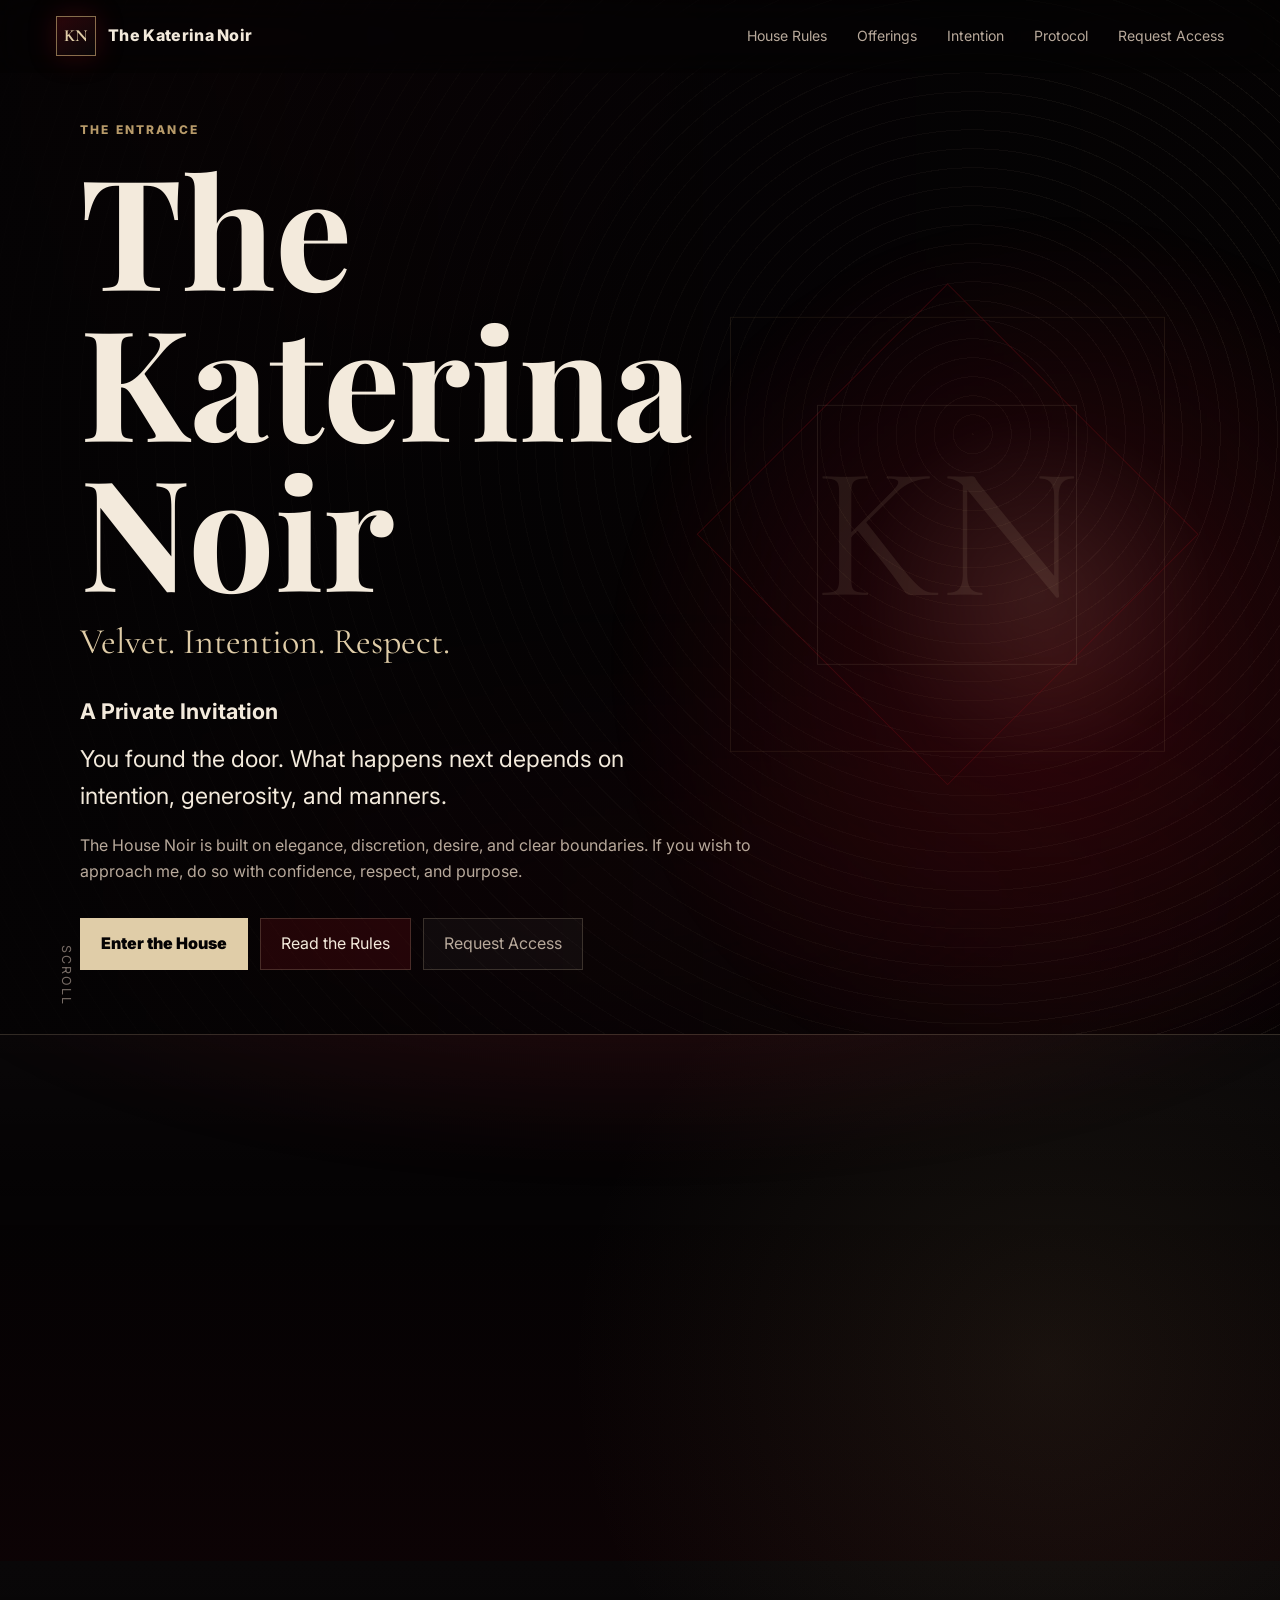
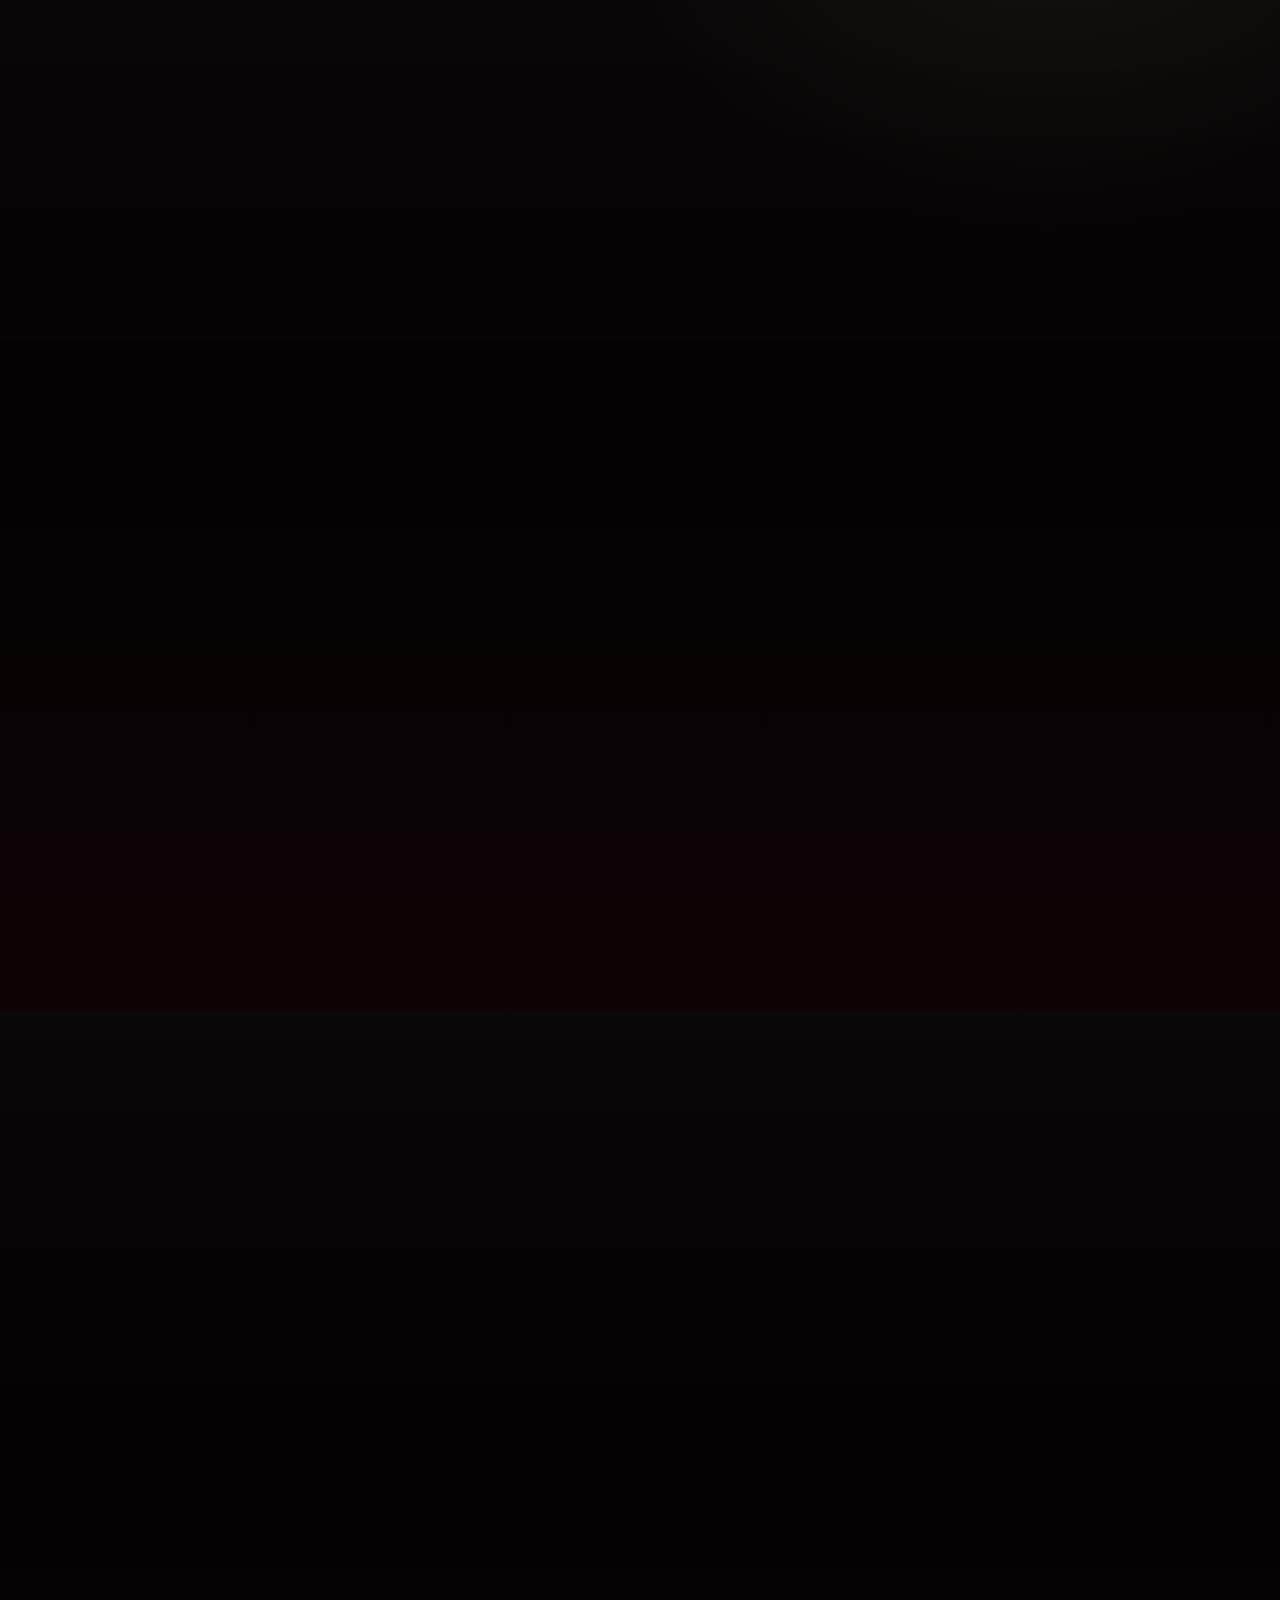
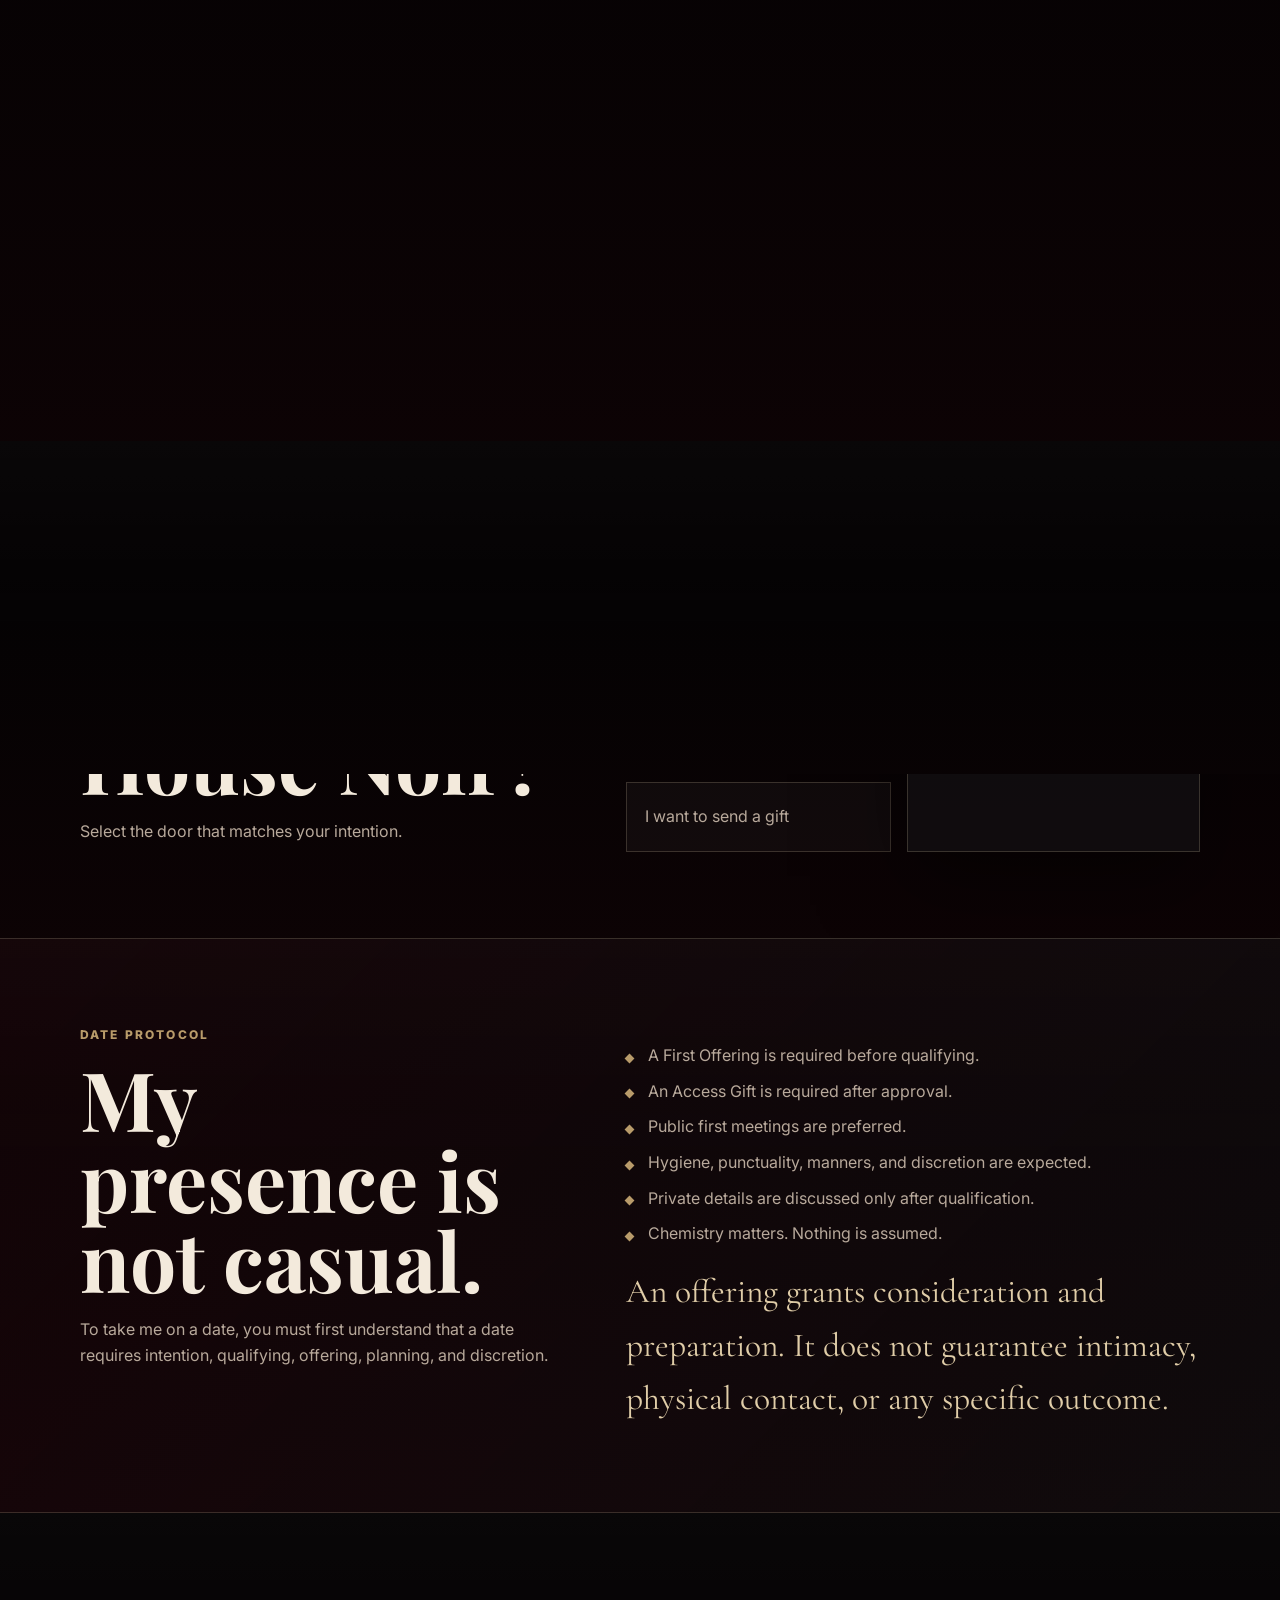
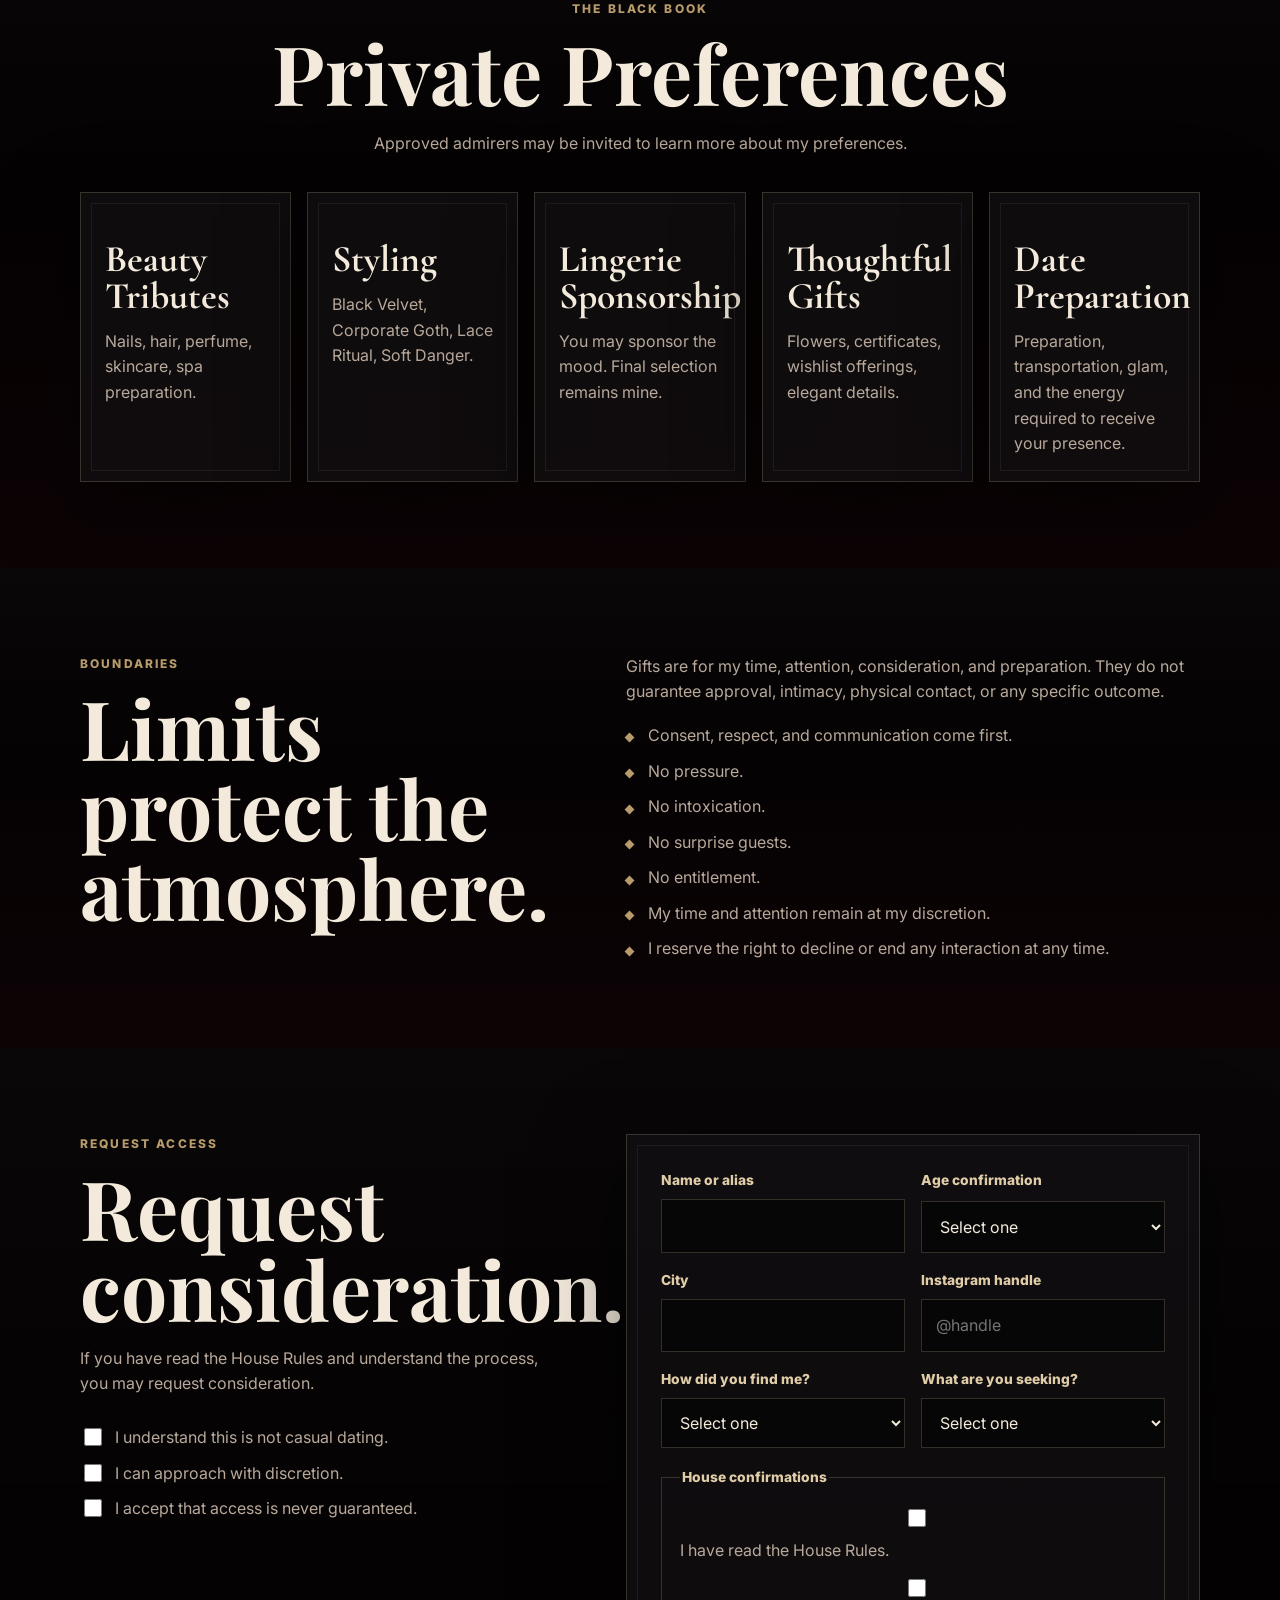
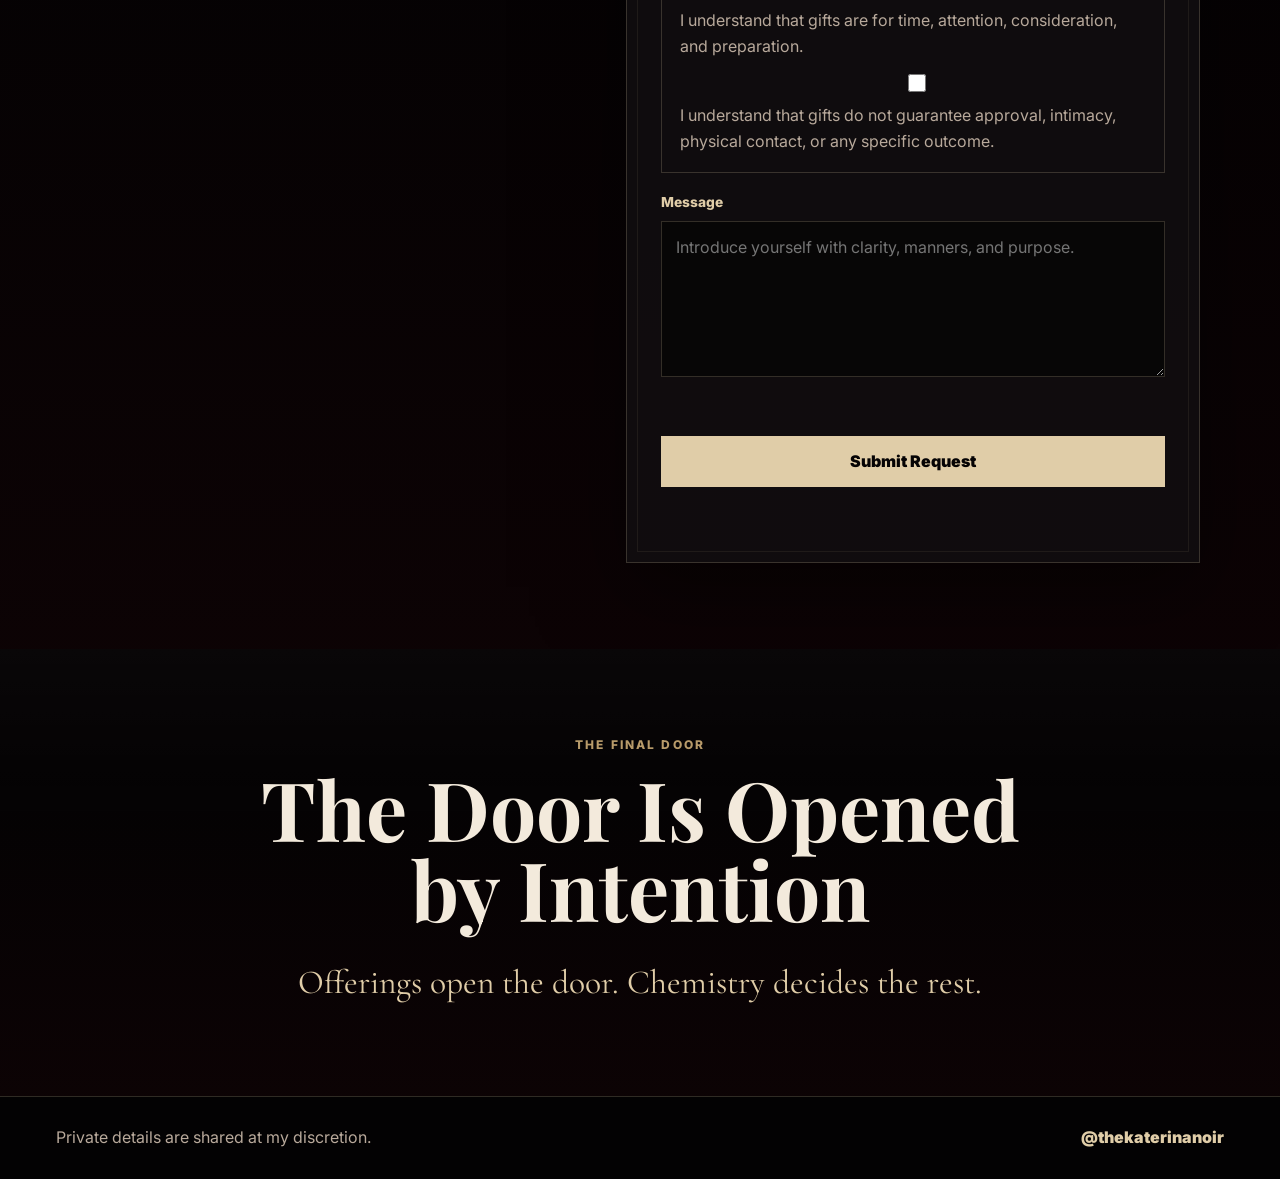
==== index.html @ 03584be2 "Add files via upload" ====
<!doctype html>
<html lang="en">
  <head>
    <meta charset="utf-8">
    <meta name="viewport" content="width=device-width, initial-scale=1">
    <meta name="description" content="The Katerina Noir: a private access portal for House Rules, offerings, date protocol, boundaries, and request consideration.">
    <title>The Katerina Noir | A Private Invitation</title>
    <link rel="icon" href="assets/favicon.svg" type="image/svg+xml">
    <link rel="preconnect" href="https://fonts.googleapis.com">
    <link rel="preconnect" href="https://fonts.gstatic.com" crossorigin>
    <link href="https://fonts.googleapis.com/css2?family=Cormorant+Garamond:wght@500;600;700&family=Inter:wght@400;500;600;700&family=Playfair+Display:wght@600;700;800&display=swap" rel="stylesheet">
    <link rel="stylesheet" href="styles.css">
  </head>
  <body>
    <div class="ambient" aria-hidden="true"></div>

    <header class="site-header" data-header>
      <a class="brand" href="#entrance" aria-label="The Katerina Noir">
        <span class="brand-mark">KN</span>
        <span>The Katerina Noir</span>
      </a>

      <button class="nav-toggle" type="button" aria-label="Open navigation" aria-expanded="false" data-nav-toggle>
        <span></span>
        <span></span>
      </button>

      <nav class="site-nav" data-nav aria-label="Primary navigation">
        <a href="#rules">House Rules</a>
        <a href="#offering">Offerings</a>
        <a href="#intention">Intention</a>
        <a href="#protocol">Protocol</a>
        <a href="#access">Request Access</a>
      </nav>
    </header>

    <main>
      <section class="hero room" id="entrance" aria-labelledby="hero-title">
        <div class="hero-ornament" aria-hidden="true">
          <span class="monogram">KN</span>
        </div>
        <div class="hero-content reveal">
          <p class="eyebrow">The Entrance</p>
          <h1 id="hero-title">The Katerina Noir</h1>
          <p class="tagline">Velvet. Intention. Respect.</p>
          <p class="hero-subtitle">A Private Invitation</p>
          <p class="hero-copy">You found the door. What happens next depends on intention, generosity, and manners.</p>
          <p class="hero-note">The House Noir is built on elegance, discretion, desire, and clear boundaries. If you wish to approach me, do so with confidence, respect, and purpose.</p>
          <div class="hero-actions">
            <a class="button button-primary" href="#found">Enter the House</a>
            <a class="button button-secondary" href="#rules">Read the Rules</a>
            <a class="button button-quiet" href="#access">Request Access</a>
          </div>
        </div>
        <div class="scroll-cue" aria-hidden="true">Scroll</div>
      </section>

      <section class="room found" id="found" aria-labelledby="found-title">
        <div class="room-shell two-column">
          <div class="section-title reveal">
            <p class="eyebrow">For Those Who Found Me</p>
            <h2 id="found-title">This is your first glimpse into my world.</h2>
          </div>
          <div class="copy-block reveal">
            <p>If you arrived here from Tinder or Instagram, consider this your first glimpse into my world. I am not here for casual dating, empty attention, or endless conversation. My time is intentional, and access begins with respect.</p>
            <p class="statement">Curiosity is welcome. Entitlement is not.</p>
          </div>
        </div>
      </section>

      <section class="room rules" id="rules" aria-labelledby="rules-title">
        <div class="room-shell">
          <div class="section-title centered reveal">
            <p class="eyebrow">House Rules</p>
            <h2 id="rules-title">Before requesting my attention, understand the rules of the House.</h2>
          </div>

          <div class="accordion rule-accordion reveal" data-accordion>
            <article class="accordion-item is-open">
              <button type="button" aria-expanded="true">
                <span>Rule I</span>
                Approach with Intention
              </button>
              <div class="accordion-panel">
                <p>Introduce yourself with confidence, clarity, and respect. Empty messages and vague requests are ignored.</p>
              </div>
            </article>
            <article class="accordion-item">
              <button type="button" aria-expanded="false">
                <span>Rule II</span>
                Offerings Open the Door
              </button>
              <div class="accordion-panel">
                <p>Thoughtful offerings are how you court my attention. A first offering is required before the qualifying process begins.</p>
              </div>
            </article>
            <article class="accordion-item">
              <button type="button" aria-expanded="false">
                <span>Rule III</span>
                Nothing Is Assumed
              </button>
              <div class="accordion-panel">
                <p>Gifts do not guarantee approval, intimacy, physical contact, or any specific outcome.</p>
              </div>
            </article>
            <article class="accordion-item">
              <button type="button" aria-expanded="false">
                <span>Rule IV</span>
                Discretion Matters
              </button>
              <div class="accordion-panel">
                <p>Privacy, manners, and emotional intelligence are expected.</p>
              </div>
            </article>
            <article class="accordion-item">
              <button type="button" aria-expanded="false">
                <span>Rule V</span>
                Respect Keeps the Door Open
              </button>
              <div class="accordion-panel">
                <p>I reserve the right to decline, pause, or end any interaction at any time.</p>
              </div>
            </article>
          </div>
        </div>
      </section>

      <section class="room offering" id="offering" aria-labelledby="offering-title">
        <div class="room-shell">
          <div class="section-title split reveal">
            <div>
              <p class="eyebrow">The Offering System</p>
              <h2 id="offering-title">Access unfolds in stages.</h2>
            </div>
            <p>Each offering reflects seriousness, respect, and intention. Offerings grant consideration and preparation; they do not create entitlement.</p>
          </div>

          <div class="card-grid three">
            <article class="ritual-card reveal">
              <span class="card-number">01</span>
              <h3>First Offering</h3>
              <p>A gift for my attention is required before the qualifying process begins. It reflects seriousness and respect for my time. It does not guarantee approval.</p>
            </article>
            <article class="ritual-card reveal">
              <span class="card-number">02</span>
              <h3>Access Gift</h3>
              <p>Once approved, a second gift is required to continue into planning. Approval does not create entitlement. It simply allows the conversation to move forward.</p>
            </article>
            <article class="ritual-card reveal">
              <span class="card-number">03</span>
              <h3>Sponsorships &amp; Extras</h3>
              <p>Special requests are considered separately. These may include styling, lingerie sponsorship, beauty tribute, date preparation, or priority attention.</p>
              <ul class="gold-list">
                <li>Choose my look</li>
                <li>Lingerie sponsorship</li>
                <li>Beauty tribute</li>
                <li>Date preparation</li>
                <li>Priority attention</li>
              </ul>
            </article>
          </div>
        </div>
      </section>

      <section class="room intention" id="intention" aria-labelledby="intention-title">
        <div class="room-shell intention-layout">
          <div class="section-title reveal">
            <p class="eyebrow">Choose Your Intention</p>
            <h2 id="intention-title">What brings you to the House Noir?</h2>
            <p>Select the door that matches your intention.</p>
          </div>
          <div class="intention-panel reveal">
            <div class="intention-options" role="list" aria-label="Intention choices">
              <button class="intention-button is-active" type="button" data-intention="attention">I want to court your attention</button>
              <button class="intention-button" type="button" data-intention="date">I want to request a private date</button>
              <button class="intention-button" type="button" data-intention="look">I want to sponsor your look</button>
              <button class="intention-button" type="button" data-intention="gift">I want to send a gift</button>
            </div>
            <div class="intention-result" data-intention-result aria-live="polite">
              <p class="eyebrow">The Proper Door</p>
              <h3>Begin with a First Offering.</h3>
              <p>Show intention before requesting time.</p>
            </div>
          </div>
        </div>
      </section>

      <section class="room protocol" id="protocol" aria-labelledby="protocol-title">
        <div class="room-shell two-column">
          <div class="section-title reveal">
            <p class="eyebrow">Date Protocol</p>
            <h2 id="protocol-title">My presence is not casual.</h2>
            <p>To take me on a date, you must first understand that a date requires intention, qualifying, offering, planning, and discretion.</p>
          </div>
          <div class="protocol-list reveal">
            <ul>
              <li>A First Offering is required before qualifying.</li>
              <li>An Access Gift is required after approval.</li>
              <li>Public first meetings are preferred.</li>
              <li>Hygiene, punctuality, manners, and discretion are expected.</li>
              <li>Private details are discussed only after qualification.</li>
              <li>Chemistry matters. Nothing is assumed.</li>
            </ul>
            <p class="important">An offering grants consideration and preparation. It does not guarantee intimacy, physical contact, or any specific outcome.</p>
          </div>
        </div>
      </section>

      <section class="room black-book" id="black-book" aria-labelledby="black-book-title">
        <div class="room-shell">
          <div class="section-title centered reveal">
            <p class="eyebrow">The Black Book</p>
            <h2 id="black-book-title">Private Preferences</h2>
            <p>Approved admirers may be invited to learn more about my preferences.</p>
          </div>

          <div class="card-grid five">
            <article class="preference-card reveal">
              <h3>Beauty Tributes</h3>
              <p>Nails, hair, perfume, skincare, spa preparation.</p>
            </article>
            <article class="preference-card reveal">
              <h3>Styling</h3>
              <p>Black Velvet, Corporate Goth, Lace Ritual, Soft Danger.</p>
            </article>
            <article class="preference-card reveal">
              <h3>Lingerie Sponsorship</h3>
              <p>You may sponsor the mood. Final selection remains mine.</p>
            </article>
            <article class="preference-card reveal">
              <h3>Thoughtful Gifts</h3>
              <p>Flowers, certificates, wishlist offerings, elegant details.</p>
            </article>
            <article class="preference-card reveal">
              <h3>Date Preparation</h3>
              <p>Preparation, transportation, glam, and the energy required to receive your presence.</p>
            </article>
          </div>
        </div>
      </section>

      <section class="room boundaries" id="boundaries" aria-labelledby="boundaries-title">
        <div class="room-shell two-column">
          <div class="section-title reveal">
            <p class="eyebrow">Boundaries</p>
            <h2 id="boundaries-title">Limits protect the atmosphere.</h2>
          </div>
          <div class="copy-block reveal">
            <p>Gifts are for my time, attention, consideration, and preparation. They do not guarantee approval, intimacy, physical contact, or any specific outcome.</p>
            <ul class="boundary-list">
              <li>Consent, respect, and communication come first.</li>
              <li>No pressure.</li>
              <li>No intoxication.</li>
              <li>No surprise guests.</li>
              <li>No entitlement.</li>
              <li>My time and attention remain at my discretion.</li>
              <li>I reserve the right to decline or end any interaction at any time.</li>
            </ul>
          </div>
        </div>
      </section>

      <section class="room access" id="access" aria-labelledby="access-title">
        <div class="room-shell access-layout">
          <div class="section-title reveal">
            <p class="eyebrow">Request Access</p>
            <h2 id="access-title">Request consideration.</h2>
            <p>If you have read the House Rules and understand the process, you may request consideration.</p>
            <div class="mini-checklist" data-mini-checklist>
              <label><input type="checkbox"> I understand this is not casual dating.</label>
              <label><input type="checkbox"> I can approach with discretion.</label>
              <label><input type="checkbox"> I accept that access is never guaranteed.</label>
            </div>
          </div>

          <form class="access-form reveal" data-access-form novalidate>
            <div class="form-grid">
              <label>
                <span>Name or alias</span>
                <input type="text" name="name" autocomplete="name" required>
              </label>
              <label>
                <span>Age confirmation</span>
                <select name="age" required>
                  <option value="">Select one</option>
                  <option value="confirmed">I confirm I am 18+</option>
                </select>
              </label>
              <label>
                <span>City</span>
                <input type="text" name="city" required>
              </label>
              <label>
                <span>Instagram handle</span>
                <input type="text" name="instagram" placeholder="@handle" required>
              </label>
              <label>
                <span>How did you find me?</span>
                <select name="source" required>
                  <option value="">Select one</option>
                  <option>Tinder</option>
                  <option>Instagram</option>
                  <option>Referral</option>
                  <option>Other</option>
                </select>
              </label>
              <label>
                <span>What are you seeking?</span>
                <select name="seeking" required>
                  <option value="">Select one</option>
                  <option>To court your attention</option>
                  <option>To request a private date</option>
                  <option>To sponsor your look</option>
                  <option>To send a thoughtful gift</option>
                </select>
              </label>
            </div>

            <fieldset class="agreement-group">
              <legend>House confirmations</legend>
              <label><input type="checkbox" name="readRules" required> I have read the House Rules.</label>
              <label><input type="checkbox" name="giftPurpose" required> I understand that gifts are for time, attention, consideration, and preparation.</label>
              <label><input type="checkbox" name="noGuarantee" required> I understand that gifts do not guarantee approval, intimacy, physical contact, or any specific outcome.</label>
            </fieldset>

            <label>
              <span>Message</span>
              <textarea name="message" rows="5" required placeholder="Introduce yourself with clarity, manners, and purpose."></textarea>
            </label>

            <p class="form-error" data-form-error role="alert"></p>
            <button class="button button-primary" type="submit">Submit Request</button>
            <p class="form-success" data-form-success aria-live="polite"></p>

            <!-- Future form connection options:
              - Formspree: set method="POST" and action="https://formspree.io/f/YOUR_ID"
              - Tally: embed the Tally form or redirect this submit handler to your Tally link
              - Google Forms: map fields into a prefilled Google Form URL
              - Netlify Forms: add data-netlify="true" and deploy on Netlify
              - Custom backend: replace the JavaScript success state with a fetch() POST request
            -->
          </form>
        </div>
      </section>

      <section class="room closing" aria-labelledby="closing-title">
        <div class="room-shell closing-inner reveal">
          <p class="eyebrow">The Final Door</p>
          <h2 id="closing-title">The Door Is Opened by Intention</h2>
          <blockquote>Offerings open the door. Chemistry decides the rest.</blockquote>
        </div>
      </section>
    </main>

    <footer class="site-footer">
      <p>Private details are shared at my discretion.</p>
      <a href="https://www.instagram.com/thekaterinanoir" target="_blank" rel="noreferrer">@thekaterinanoir</a>
    </footer>

    <script src="script.js"></script>
  </body>
</html>
---- styles.css ----
:root {
  --black: #050304;
  --charcoal: #121012;
  --wine: #3b0710;
  --crimson: #8b0f1a;
  --deep-red: #5a0812;
  --gold: #b89b6a;
  --soft-gold: #e0cda8;
  --ivory: #f3eadc;
  --muted: #b8a99b;
  --ash: #766b65;
  --line: rgba(224, 205, 168, 0.2);
  --panel: rgba(18, 16, 18, 0.78);
  --panel-strong: rgba(34, 12, 16, 0.74);
  --shadow: 0 24px 80px rgba(0, 0, 0, 0.5);
  --serif: "Playfair Display", Georgia, serif;
  --ornate: "Cormorant Garamond", Georgia, serif;
  --sans: Inter, system-ui, sans-serif;
}

* {
  box-sizing: border-box;
}

html {
  scroll-behavior: smooth;
}

body {
  margin: 0;
  background:
    radial-gradient(circle at 18% 0%, rgba(139, 15, 26, 0.22), transparent 32rem),
    radial-gradient(circle at 82% 18%, rgba(184, 155, 106, 0.1), transparent 30rem),
    var(--black);
  color: var(--ivory);
  font-family: var(--sans);
  line-height: 1.6;
}

body::before {
  content: "";
  position: fixed;
  inset: 0;
  z-index: -2;
  opacity: 0.18;
  background-image:
    repeating-linear-gradient(45deg, transparent 0 18px, rgba(224, 205, 168, 0.04) 18px 19px),
    radial-gradient(circle at center, rgba(255, 255, 255, 0.04) 1px, transparent 1.4px);
  background-size: 42px 42px, 22px 22px;
  pointer-events: none;
}

body.nav-open {
  overflow: hidden;
}

a {
  color: inherit;
  text-decoration: none;
}

button,
input,
select,
textarea {
  font: inherit;
}

.ambient {
  position: fixed;
  inset: auto -20% -35% -20%;
  z-index: -1;
  height: 70vh;
  background: radial-gradient(ellipse at center, rgba(139, 15, 26, 0.26), transparent 60%);
  filter: blur(22px);
  pointer-events: none;
}

.site-header {
  position: fixed;
  inset: 0 0 auto;
  z-index: 20;
  display: flex;
  align-items: center;
  justify-content: space-between;
  gap: 18px;
  padding: 16px clamp(18px, 5vw, 56px);
  background: rgba(5, 3, 4, 0.34);
  border-bottom: 1px solid transparent;
  backdrop-filter: blur(16px);
  transition: background 180ms ease, border-color 180ms ease;
}

.site-header.is-scrolled {
  background: rgba(5, 3, 4, 0.9);
  border-color: var(--line);
}

.brand {
  display: inline-flex;
  align-items: center;
  gap: 12px;
  font-weight: 800;
  letter-spacing: 0.02em;
}

.brand-mark {
  display: grid;
  width: 40px;
  height: 40px;
  place-items: center;
  border: 1px solid rgba(184, 155, 106, 0.7);
  color: var(--soft-gold);
  font-family: var(--ornate);
  font-size: 17px;
  background: linear-gradient(145deg, rgba(139, 15, 26, 0.28), rgba(255, 255, 255, 0.02));
  box-shadow: 0 0 28px rgba(139, 15, 26, 0.32);
}

.site-nav {
  display: flex;
  align-items: center;
  gap: clamp(14px, 3vw, 30px);
  color: var(--muted);
  font-size: 0.88rem;
}

.site-nav a {
  transition: color 160ms ease;
}

.site-nav a:hover,
.site-nav a:focus-visible {
  color: var(--soft-gold);
}

.nav-toggle {
  display: none;
  width: 42px;
  height: 42px;
  border: 1px solid var(--line);
  background: rgba(255, 255, 255, 0.04);
  color: var(--ivory);
  cursor: pointer;
}

.nav-toggle span {
  display: block;
  width: 18px;
  height: 1px;
  margin: 6px auto;
  background: currentColor;
}

.room {
  position: relative;
  padding: 86px 0;
  overflow: hidden;
}

.room:not(.hero)::before {
  content: "";
  position: absolute;
  inset: 0;
  z-index: -1;
  background: linear-gradient(180deg, rgba(255, 255, 255, 0.018), transparent 34%, rgba(139, 15, 26, 0.06));
  pointer-events: none;
}

.room-shell {
  width: min(1120px, calc(100% - 36px));
  margin: 0 auto;
}

.hero {
  min-height: 100vh;
  display: grid;
  align-items: center;
  padding: 120px 0 64px;
  border-bottom: 1px solid var(--line);
}

.hero::before {
  content: "";
  position: absolute;
  inset: 8% -20% -20% 45%;
  background:
    radial-gradient(circle at 48% 44%, rgba(224, 205, 168, 0.1), transparent 11rem),
    radial-gradient(circle at 50% 50%, rgba(139, 15, 26, 0.32), transparent 28rem);
  filter: blur(2px);
}

.hero::after {
  content: "";
  position: absolute;
  inset: 0;
  background:
    linear-gradient(90deg, rgba(5, 3, 4, 0.96) 0%, rgba(5, 3, 4, 0.78) 50%, rgba(5, 3, 4, 0.52) 100%),
    repeating-radial-gradient(circle at 76% 42%, rgba(224, 205, 168, 0.12) 0 1px, transparent 1px 19px);
  z-index: -1;
}

.hero-content {
  width: min(1120px, calc(100% - 36px));
  margin: 0 auto;
}

.hero-ornament {
  position: absolute;
  right: clamp(18px, 9vw, 128px);
  top: 50%;
  width: clamp(220px, 34vw, 470px);
  aspect-ratio: 1;
  transform: translateY(-46%);
  border: 1px solid rgba(184, 155, 106, 0.22);
  display: grid;
  place-items: center;
  opacity: 0.55;
}

.hero-ornament::before,
.hero-ornament::after {
  content: "";
  position: absolute;
  inset: 9%;
  border: 1px solid rgba(139, 15, 26, 0.55);
  transform: rotate(45deg);
}

.hero-ornament::after {
  inset: 20%;
  border-color: rgba(224, 205, 168, 0.2);
  transform: rotate(0deg);
}

.monogram {
  color: rgba(224, 205, 168, 0.18);
  font-family: var(--ornate);
  font-size: clamp(80px, 15vw, 190px);
}

.eyebrow {
  margin: 0 0 14px;
  color: var(--gold);
  font-size: 0.75rem;
  font-weight: 800;
  letter-spacing: 0.18em;
  text-transform: uppercase;
}

h1,
h2,
h3 {
  margin: 0;
  color: var(--ivory);
  line-height: 0.98;
}

h1,
h2 {
  font-family: var(--serif);
}

h3 {
  font-family: var(--ornate);
  font-size: clamp(1.8rem, 3vw, 2.35rem);
}

h1 {
  max-width: 780px;
  font-size: clamp(4rem, 12vw, 9.8rem);
}

h2 {
  font-size: clamp(2.5rem, 6.4vw, 5.7rem);
}

p {
  margin: 0;
  color: var(--muted);
}

.tagline {
  margin-top: 8px;
  color: var(--soft-gold);
  font-family: var(--ornate);
  font-size: clamp(1.45rem, 3vw, 2.25rem);
}

.hero-subtitle {
  margin-top: 24px;
  color: var(--ivory);
  font-size: clamp(1.1rem, 2vw, 1.35rem);
  font-weight: 700;
}

.hero-copy {
  max-width: 620px;
  margin-top: 12px;
  color: var(--ivory);
  font-size: clamp(1.1rem, 2.2vw, 1.45rem);
}

.hero-note {
  max-width: 680px;
  margin-top: 18px;
}

.hero-actions {
  display: flex;
  flex-wrap: wrap;
  gap: 12px;
  margin-top: 34px;
}

.button {
  display: inline-flex;
  min-height: 50px;
  align-items: center;
  justify-content: center;
  border: 1px solid var(--line);
  padding: 12px 20px;
  cursor: pointer;
  transition: transform 180ms ease, border-color 180ms ease, background 180ms ease, color 180ms ease;
}

.button:hover,
.button:focus-visible {
  transform: translateY(-2px);
  border-color: rgba(224, 205, 168, 0.72);
}

.button-primary {
  background: var(--soft-gold);
  color: var(--black);
  border-color: var(--soft-gold);
  font-weight: 900;
}

.button-secondary {
  background: rgba(139, 15, 26, 0.22);
  color: var(--ivory);
}

.button-quiet {
  background: rgba(255, 255, 255, 0.035);
  color: var(--muted);
}

.scroll-cue {
  position: absolute;
  left: clamp(18px, 5vw, 56px);
  bottom: 28px;
  color: var(--ash);
  font-size: 0.78rem;
  letter-spacing: 0.16em;
  text-transform: uppercase;
  writing-mode: vertical-rl;
}

.two-column,
.section-title.split,
.access-layout,
.intention-layout {
  display: grid;
  grid-template-columns: minmax(0, 0.9fr) minmax(280px, 1.1fr);
  gap: clamp(30px, 6vw, 76px);
  align-items: start;
}

.section-title {
  max-width: 780px;
}

.section-title.centered {
  margin: 0 auto 36px;
  text-align: center;
}

.section-title p:not(.eyebrow),
.copy-block p + p,
.protocol-list .important {
  margin-top: 18px;
}

.statement,
.important,
blockquote {
  color: var(--soft-gold);
  font-family: var(--ornate);
  font-size: clamp(1.45rem, 3vw, 2.1rem);
}

.accordion {
  display: grid;
  gap: 12px;
}

.accordion-item {
  border: 1px solid var(--line);
  background: linear-gradient(135deg, rgba(59, 7, 16, 0.34), rgba(18, 16, 18, 0.78));
  box-shadow: var(--shadow);
}

.accordion-item button {
  width: 100%;
  min-height: 76px;
  display: flex;
  justify-content: space-between;
  gap: 18px;
  padding: 22px;
  border: 0;
  background: transparent;
  color: var(--ivory);
  text-align: left;
  cursor: pointer;
  font-weight: 800;
}

.accordion-item button::after {
  content: "+";
  color: var(--gold);
  font-size: 1.4rem;
  line-height: 1;
}

.accordion-item.is-open button::after {
  content: "-";
}

.accordion-item button span {
  color: var(--gold);
  min-width: 72px;
}

.accordion-panel {
  display: grid;
  grid-template-rows: 0fr;
  transition: grid-template-rows 220ms ease;
}

.accordion-panel p {
  overflow: hidden;
  padding: 0 22px;
}

.accordion-item.is-open .accordion-panel {
  grid-template-rows: 1fr;
}

.accordion-item.is-open .accordion-panel p {
  padding-bottom: 22px;
}

.card-grid {
  display: grid;
  gap: 16px;
}

.card-grid.three {
  grid-template-columns: repeat(3, 1fr);
}

.card-grid.five {
  grid-template-columns: repeat(5, 1fr);
}

.ritual-card,
.preference-card,
.intention-result,
.access-form {
  position: relative;
  border: 1px solid var(--line);
  background: var(--panel);
  box-shadow: var(--shadow);
}

.ritual-card,
.preference-card {
  min-height: 310px;
  padding: 24px;
  overflow: hidden;
}

.ritual-card::before,
.preference-card::before,
.access-form::before {
  content: "";
  position: absolute;
  inset: 10px;
  border: 1px solid rgba(224, 205, 168, 0.08);
  pointer-events: none;
}

.ritual-card:hover,
.preference-card:hover {
  border-color: rgba(184, 155, 106, 0.62);
  transform: translateY(-4px);
}

.ritual-card,
.preference-card {
  transition: transform 180ms ease, border-color 180ms ease;
}

.card-number {
  color: var(--gold);
  font-weight: 900;
}

.ritual-card h3,
.preference-card h3 {
  margin: 54px 0 14px;
}

.gold-list,
.protocol-list ul,
.boundary-list {
  margin: 18px 0 0;
  padding: 0;
  list-style: none;
}

.gold-list li,
.protocol-list li,
.boundary-list li {
  position: relative;
  padding-left: 22px;
  margin-top: 10px;
  color: var(--muted);
}

.gold-list li::before,
.protocol-list li::before,
.boundary-list li::before {
  content: "";
  position: absolute;
  left: 0;
  top: 0.72em;
  width: 7px;
  height: 7px;
  background: var(--gold);
  transform: rotate(45deg);
}

.intention-panel {
  display: grid;
  grid-template-columns: 0.95fr 1.05fr;
  gap: 16px;
}

.intention-options {
  display: grid;
  gap: 10px;
}

.intention-button {
  min-height: 70px;
  padding: 16px 18px;
  border: 1px solid var(--line);
  background: rgba(255, 255, 255, 0.035);
  color: var(--muted);
  text-align: left;
  cursor: pointer;
  transition: background 180ms ease, color 180ms ease, border-color 180ms ease;
}

.intention-button:hover,
.intention-button.is-active {
  color: var(--ivory);
  border-color: rgba(184, 155, 106, 0.64);
  background: rgba(139, 15, 26, 0.24);
}

.intention-result {
  min-height: 310px;
  display: grid;
  align-content: center;
  padding: 30px;
}

.intention-result p:last-child {
  margin-top: 12px;
}

.protocol {
  border-block: 1px solid var(--line);
  background: linear-gradient(135deg, rgba(59, 7, 16, 0.26), rgba(18, 16, 18, 0.62));
}

.preference-card {
  min-height: 260px;
}

.preference-card h3 {
  margin-top: 24px;
}

.mini-checklist {
  display: grid;
  gap: 10px;
  margin-top: 28px;
}

.mini-checklist label,
.agreement-group label {
  display: flex;
  gap: 10px;
  color: var(--muted);
}

.mini-checklist input,
.agreement-group input {
  width: 18px;
  height: 18px;
  margin-top: 3px;
  accent-color: var(--gold);
}

.access-form {
  display: grid;
  gap: 18px;
  padding: clamp(22px, 4vw, 34px);
}

.form-grid {
  display: grid;
  grid-template-columns: 1fr 1fr;
  gap: 16px;
}

.access-form label {
  display: grid;
  gap: 8px;
}

.access-form span,
.agreement-group legend {
  color: var(--soft-gold);
  font-size: 0.86rem;
  font-weight: 800;
}

.access-form input,
.access-form select,
.access-form textarea {
  width: 100%;
  border: 1px solid var(--line);
  background: rgba(5, 3, 4, 0.68);
  color: var(--ivory);
  padding: 13px 14px;
  outline: none;
  transition: border-color 160ms ease, box-shadow 160ms ease;
}

.access-form input:focus,
.access-form select:focus,
.access-form textarea:focus {
  border-color: rgba(224, 205, 168, 0.74);
  box-shadow: 0 0 0 3px rgba(184, 155, 106, 0.12);
}

.access-form textarea {
  resize: vertical;
}

.agreement-group {
  display: grid;
  gap: 12px;
  margin: 0;
  padding: 18px;
  border: 1px solid var(--line);
}

.form-error {
  color: #ffb5bd;
  min-height: 1.4em;
}

.form-success {
  min-height: 1.4em;
  color: var(--soft-gold);
  font-weight: 800;
}

.closing {
  min-height: 48vh;
  display: grid;
  align-items: center;
  text-align: center;
}

.closing-inner {
  max-width: 820px;
}

blockquote {
  margin: 28px 0 0;
}

.site-footer {
  display: flex;
  flex-wrap: wrap;
  justify-content: space-between;
  gap: 18px;
  padding: 28px clamp(18px, 5vw, 56px);
  border-top: 1px solid var(--line);
  background: #030203;
}

.site-footer a {
  color: var(--soft-gold);
  font-weight: 900;
}

.reveal {
  opacity: 0;
  transform: translateY(22px);
  transition: opacity 600ms ease, transform 600ms ease;
}

.reveal.is-visible {
  opacity: 1;
  transform: translateY(0);
}

@media (max-width: 1020px) {
  .card-grid.five {
    grid-template-columns: repeat(2, 1fr);
  }

  .card-grid.three {
    grid-template-columns: 1fr;
  }

  .ritual-card {
    min-height: 250px;
  }
}

@media (max-width: 860px) {
  .nav-toggle {
    display: block;
  }

  .site-nav {
    position: fixed;
    inset: 73px 0 auto;
    display: none;
    grid-template-columns: 1fr;
    padding: 18px;
    background: rgba(5, 3, 4, 0.96);
    border-bottom: 1px solid var(--line);
  }

  body.nav-open .site-nav {
    display: grid;
  }

  .two-column,
  .section-title.split,
  .access-layout,
  .intention-layout,
  .intention-panel {
    grid-template-columns: 1fr;
  }

  .hero-ornament {
    right: -72px;
    opacity: 0.28;
  }

  .form-grid {
    grid-template-columns: 1fr;
  }
}

@media (max-width: 620px) {
  .site-header {
    padding: 14px 18px;
  }

  .brand span:last-child {
    max-width: 150px;
    line-height: 1.1;
  }

  .room {
    padding: 68px 0;
  }

  .hero {
    padding-top: 110px;
  }

  .hero-actions .button {
    width: 100%;
  }

  .card-grid.five {
    grid-template-columns: 1fr;
  }

  .accordion-item button {
    display: grid;
    grid-template-columns: 1fr auto;
  }
}
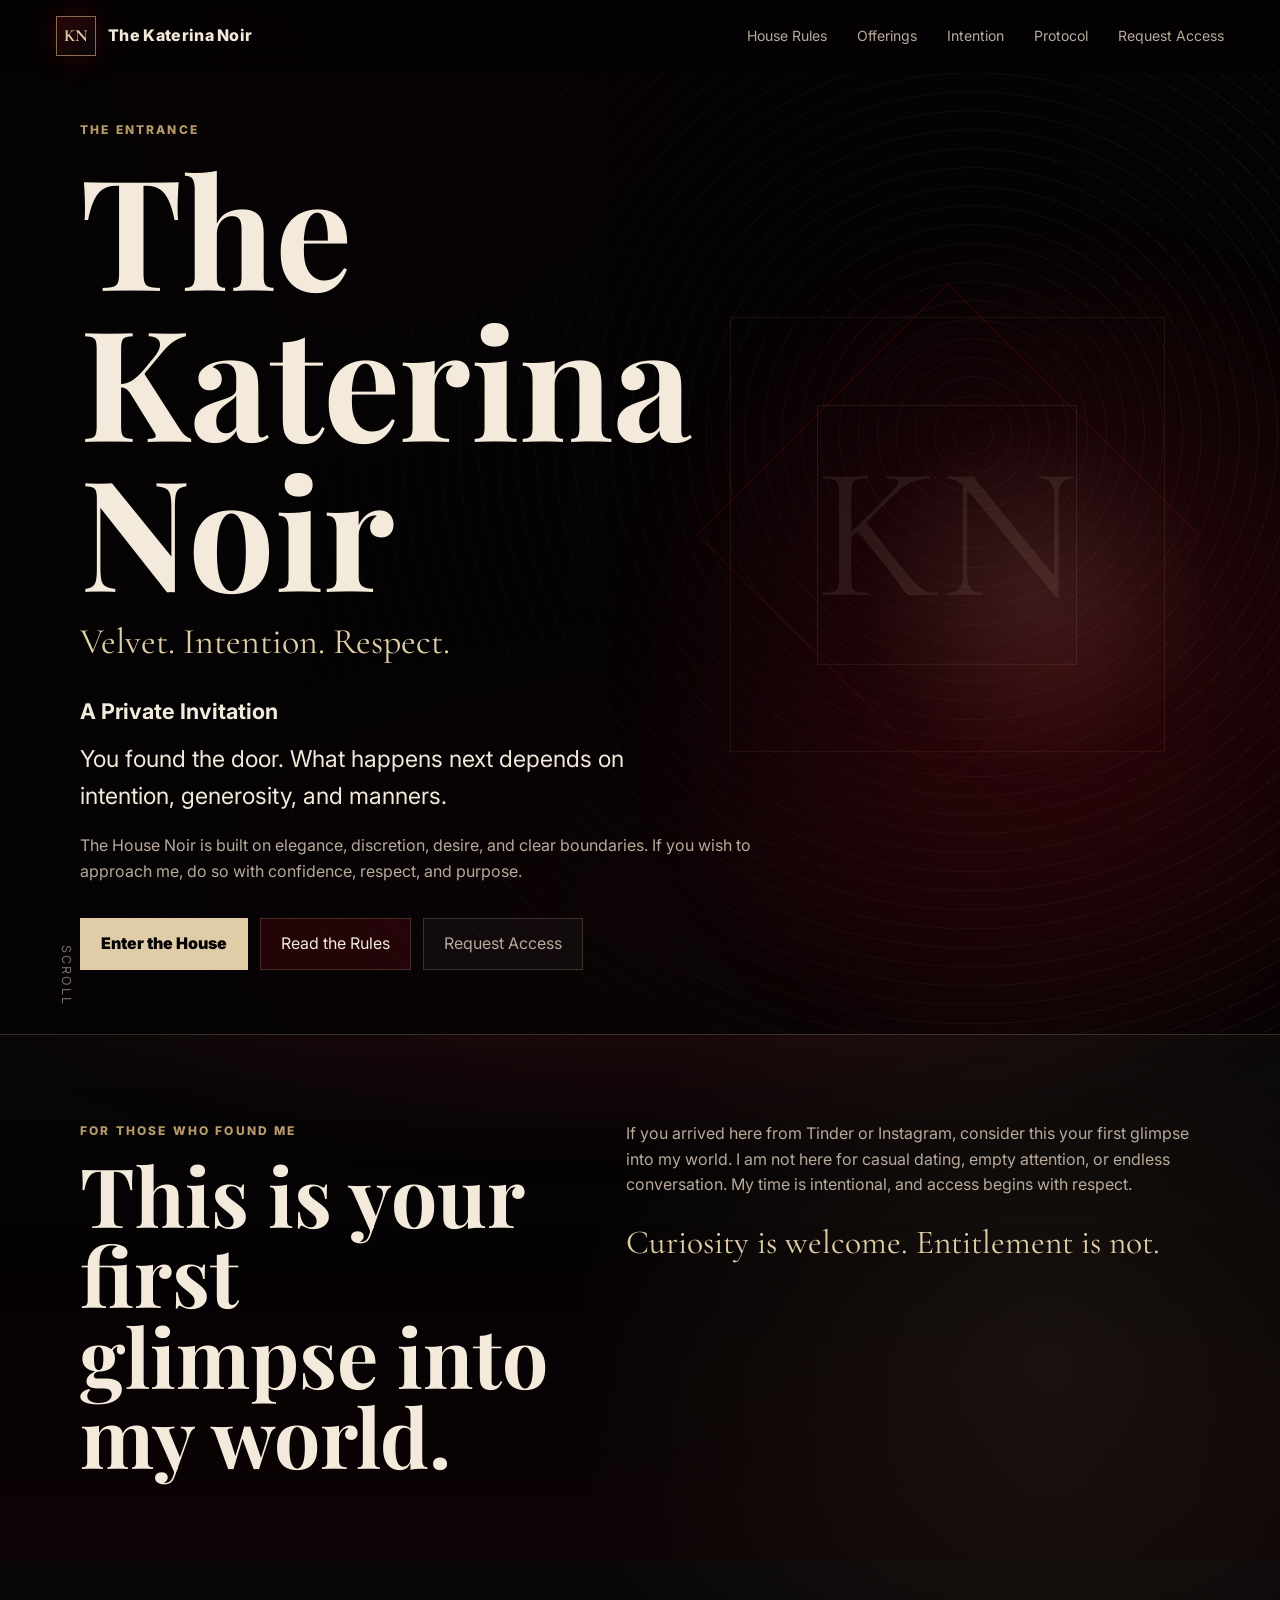
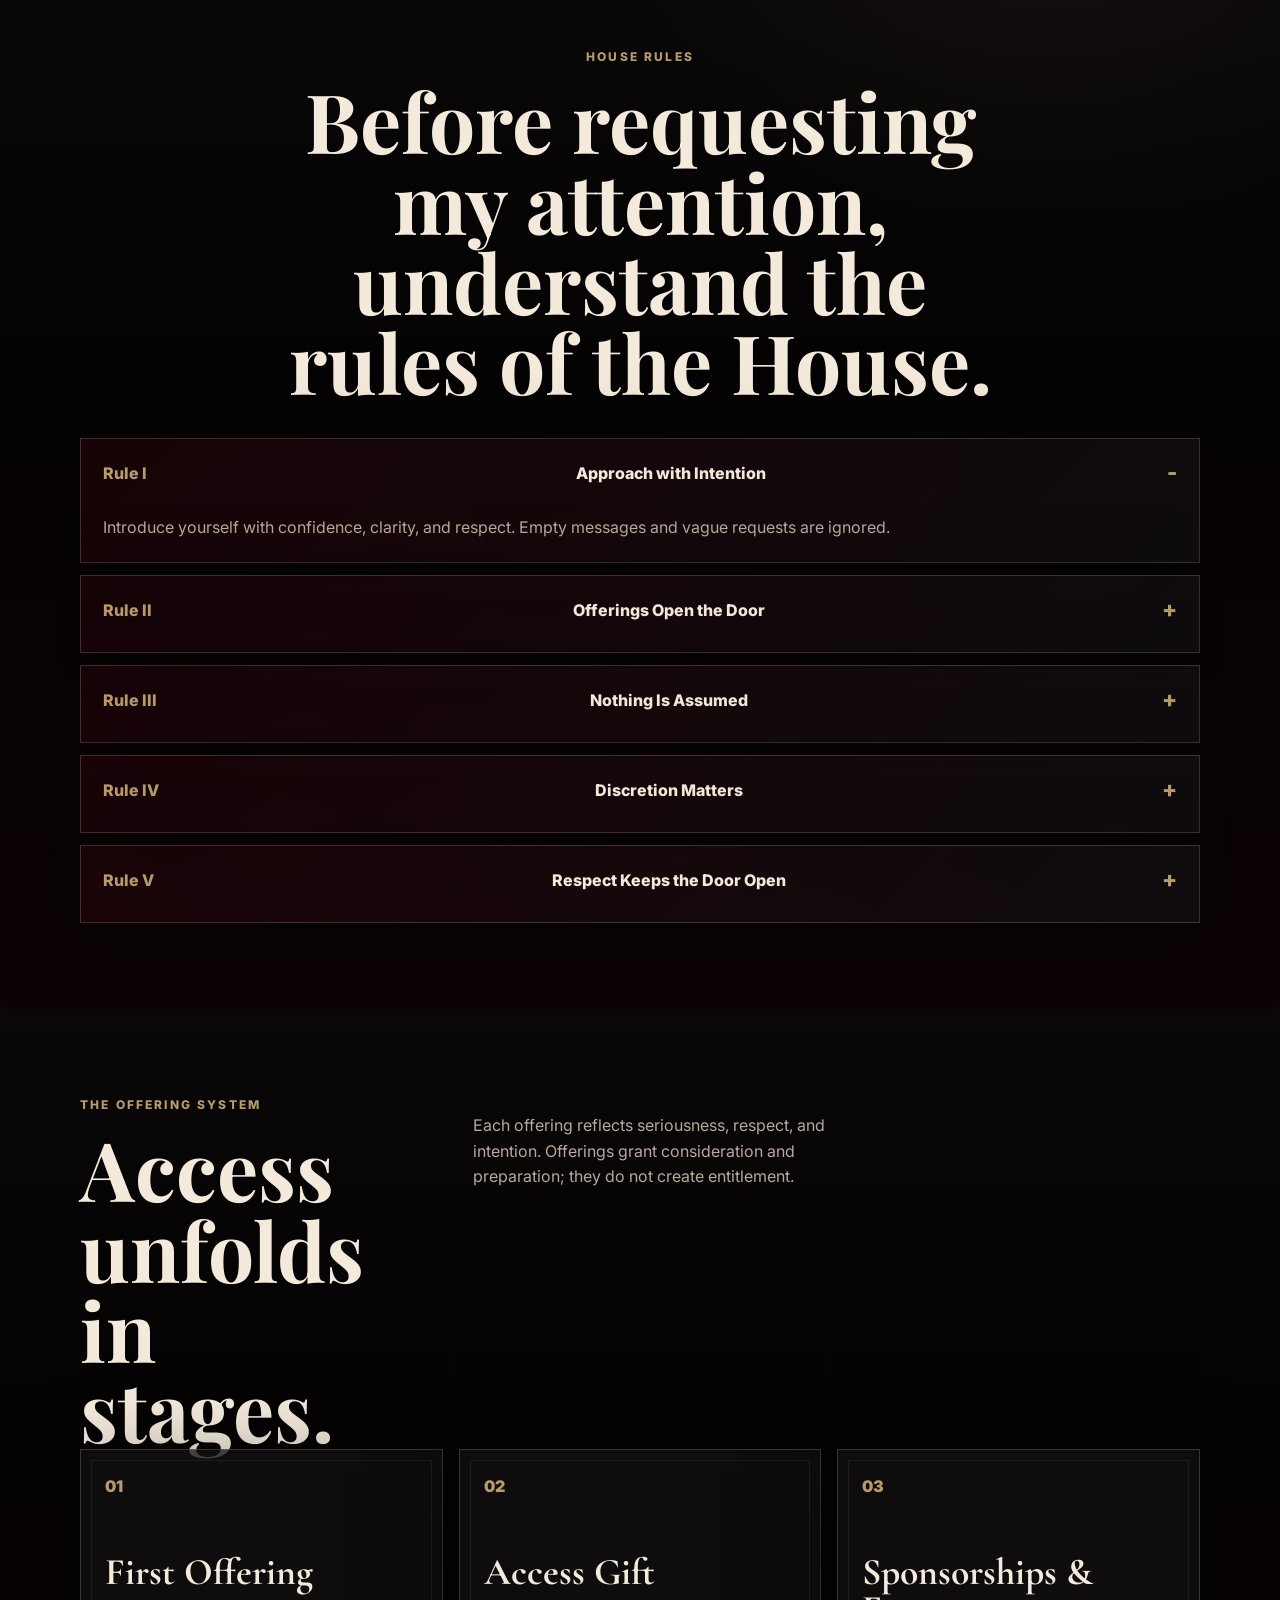
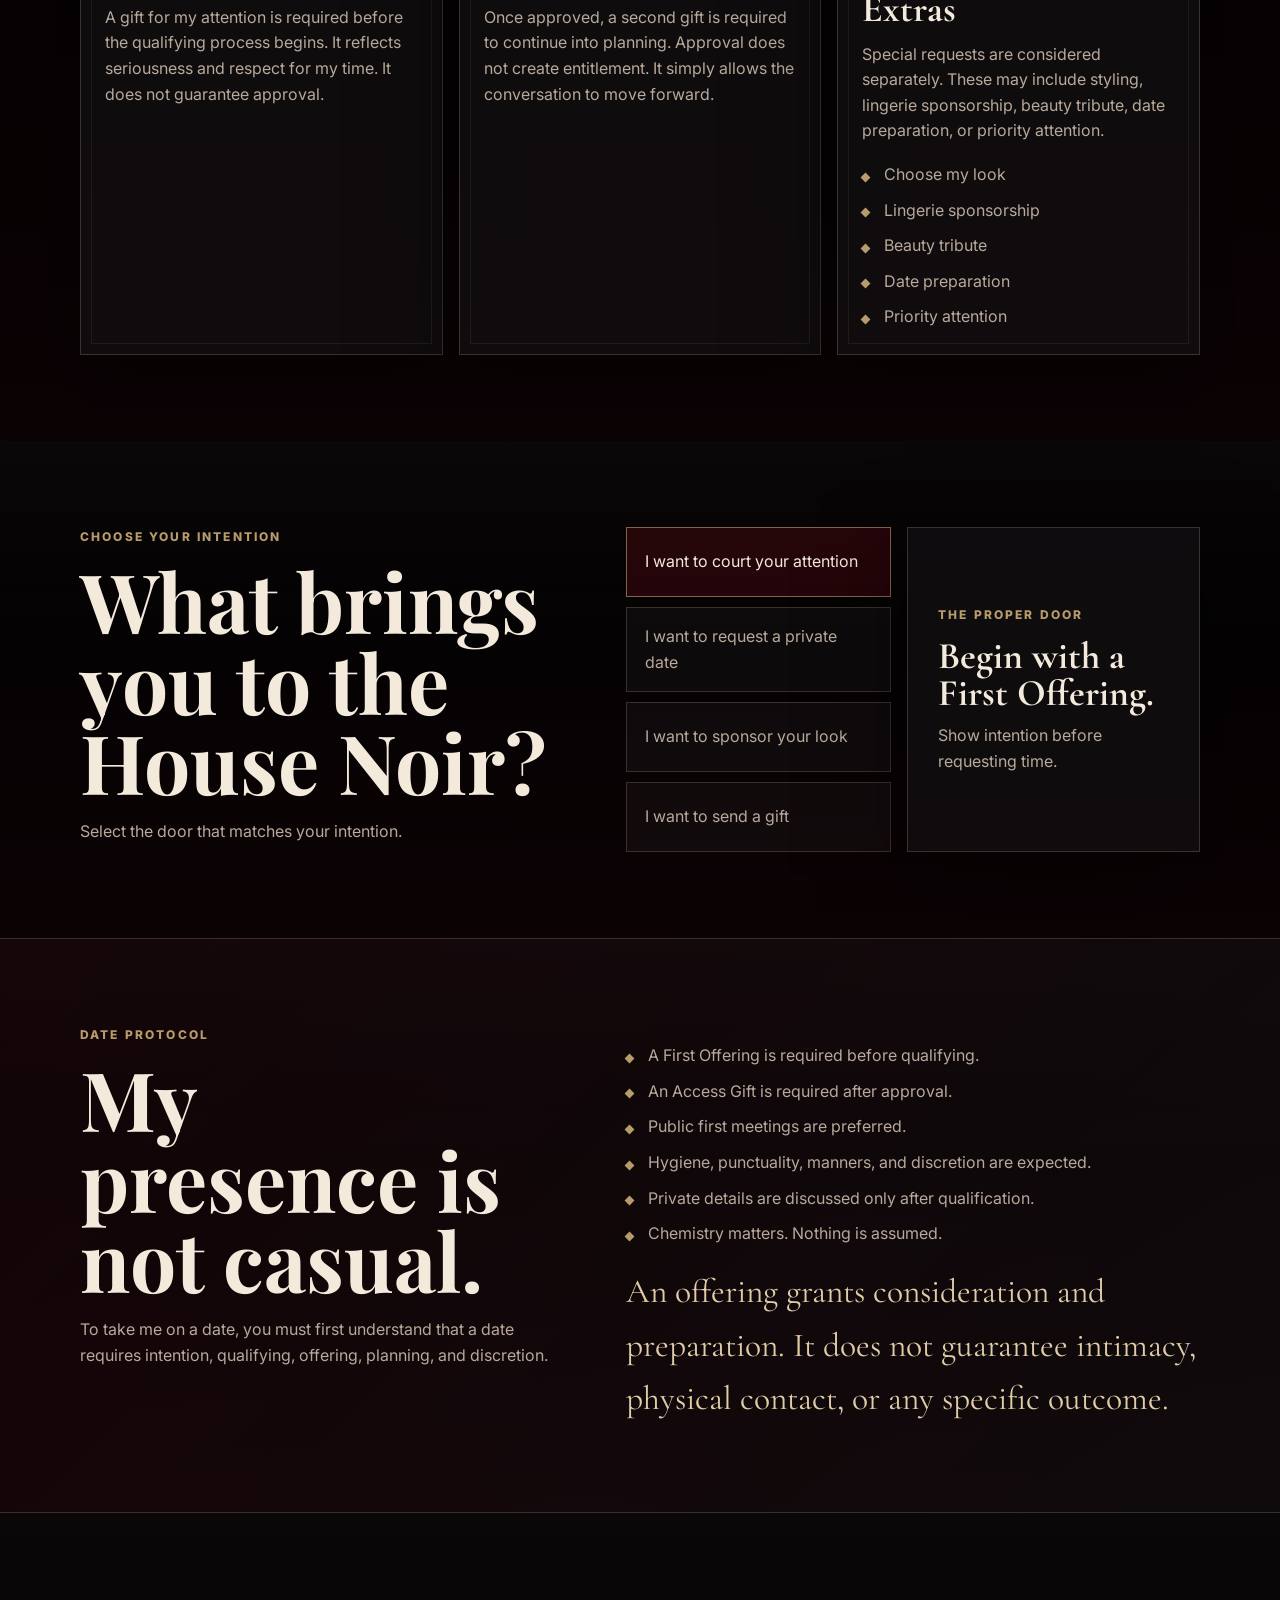
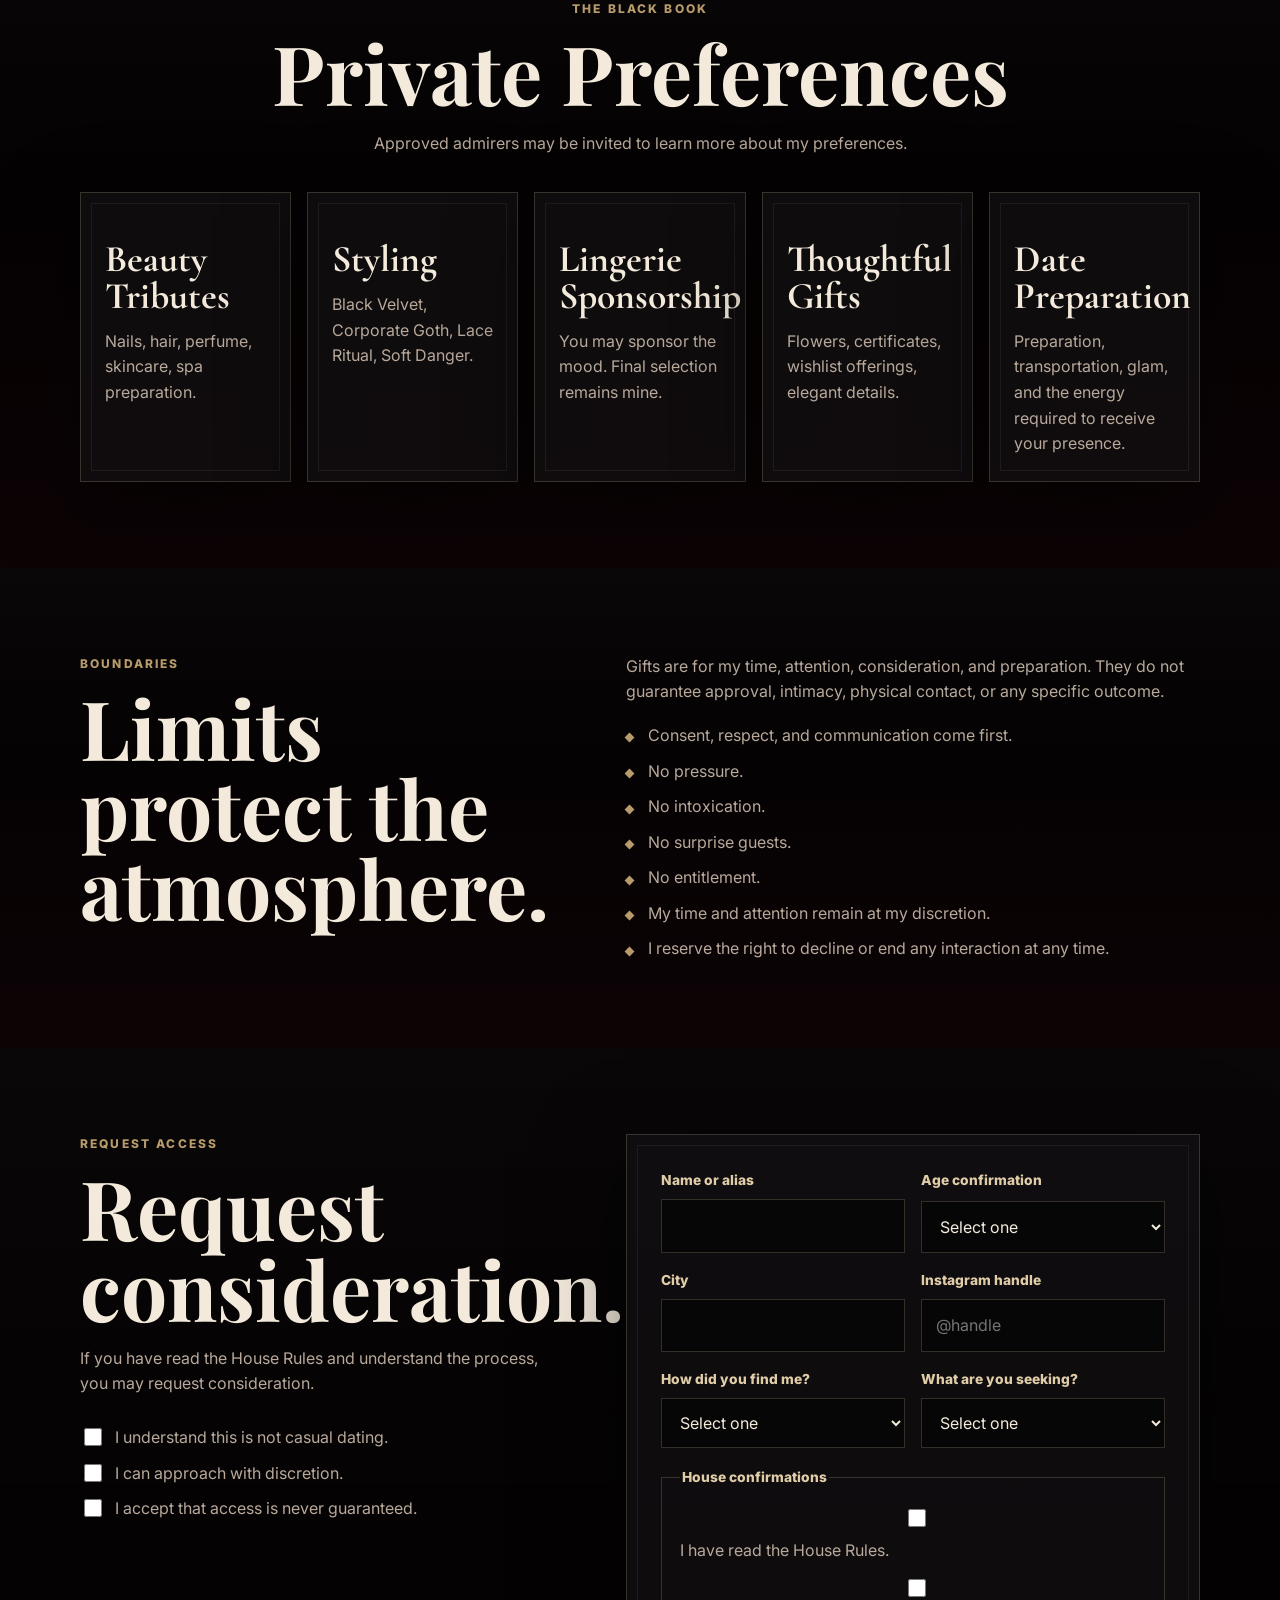
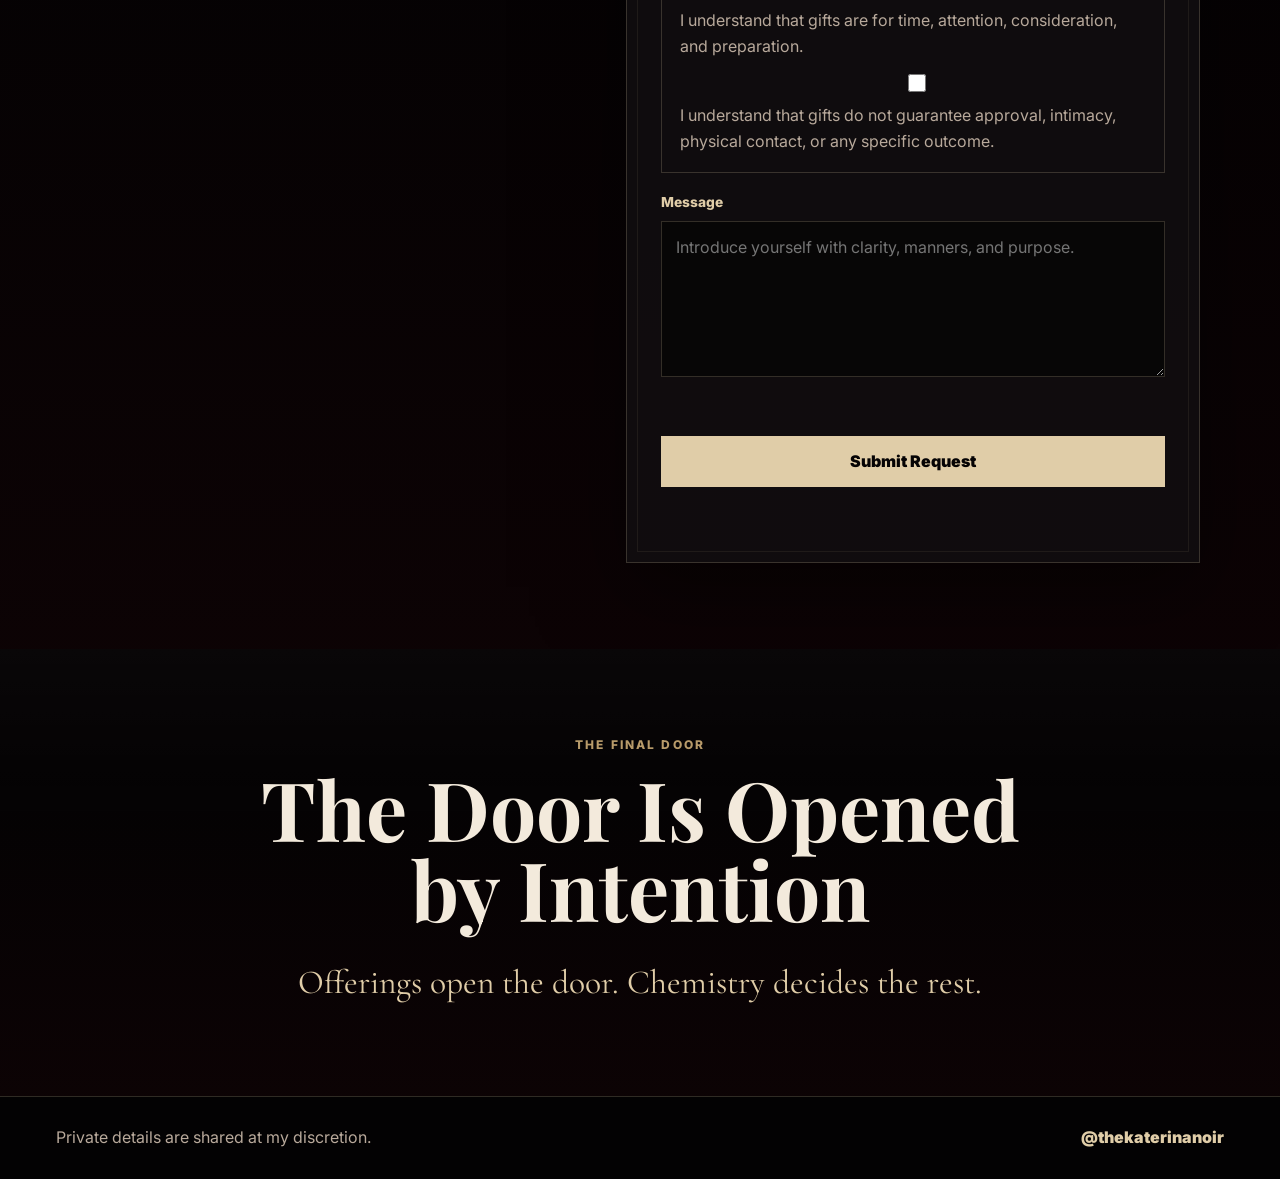
==== commit e6c94211: "Add files via upload" ====
--- a/index.html
+++ b/index.html
@@ -273,7 +273,9 @@
             </div>
           </div>
 
-          <form class="access-form reveal" data-access-form novalidate>
+          <form class="access-form reveal" data-access-form action="https://formspree.io/f/mnjkkdvo" method="POST" novalidate>
+            <input type="hidden" name="_subject" value="New The Katerina Noir access request">
+            <input type="hidden" name="site" value="The Katerina Noir">
             <div class="form-grid">
               <label>
                 <span>Name or alias</span>
@@ -332,12 +334,12 @@
             <button class="button button-primary" type="submit">Submit Request</button>
             <p class="form-success" data-form-success aria-live="polite"></p>
 
-            <!-- Future form connection options:
-              - Formspree: set method="POST" and action="https://formspree.io/f/YOUR_ID"
+            <!-- Formspree is connected through the form action above.
+              Future alternatives:
               - Tally: embed the Tally form or redirect this submit handler to your Tally link
               - Google Forms: map fields into a prefilled Google Form URL
               - Netlify Forms: add data-netlify="true" and deploy on Netlify
-              - Custom backend: replace the JavaScript success state with a fetch() POST request
+              - Custom backend: replace the Formspree endpoint with a private backend endpoint
             -->
           </form>
         </div>
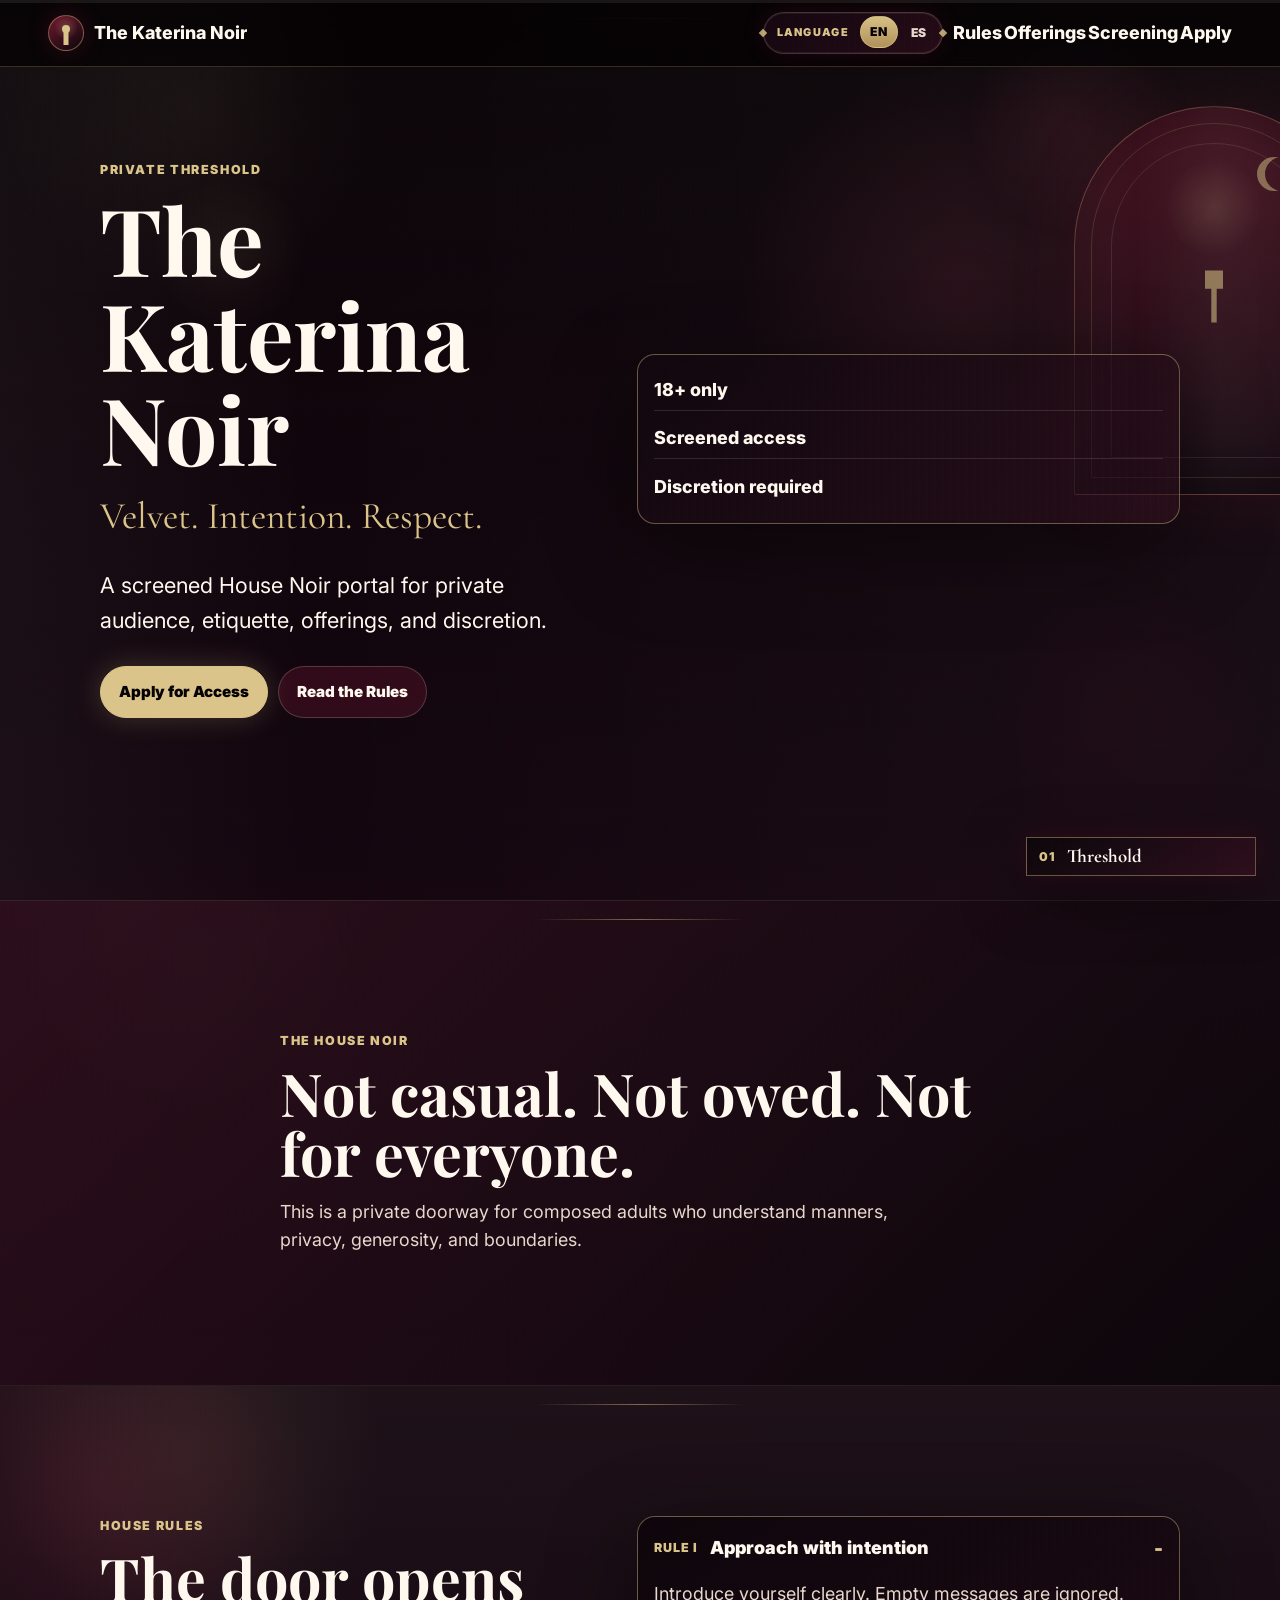
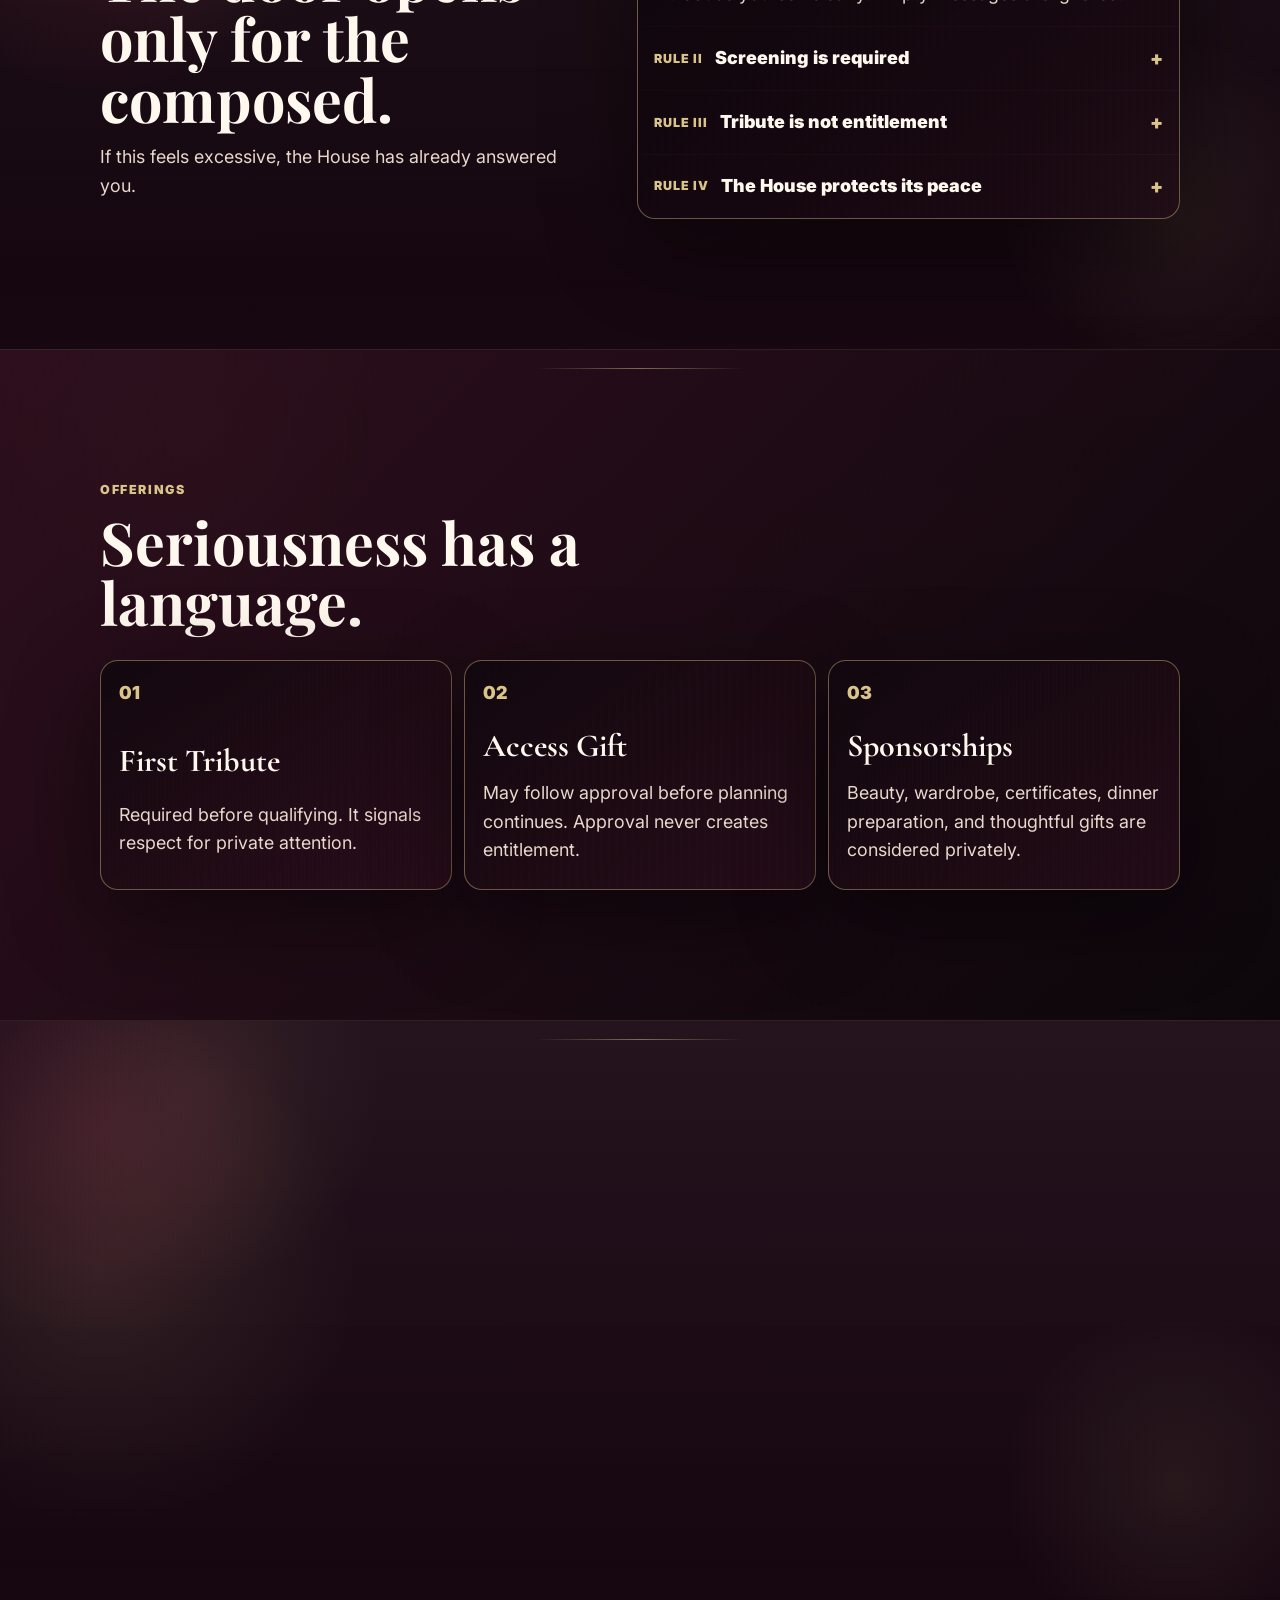
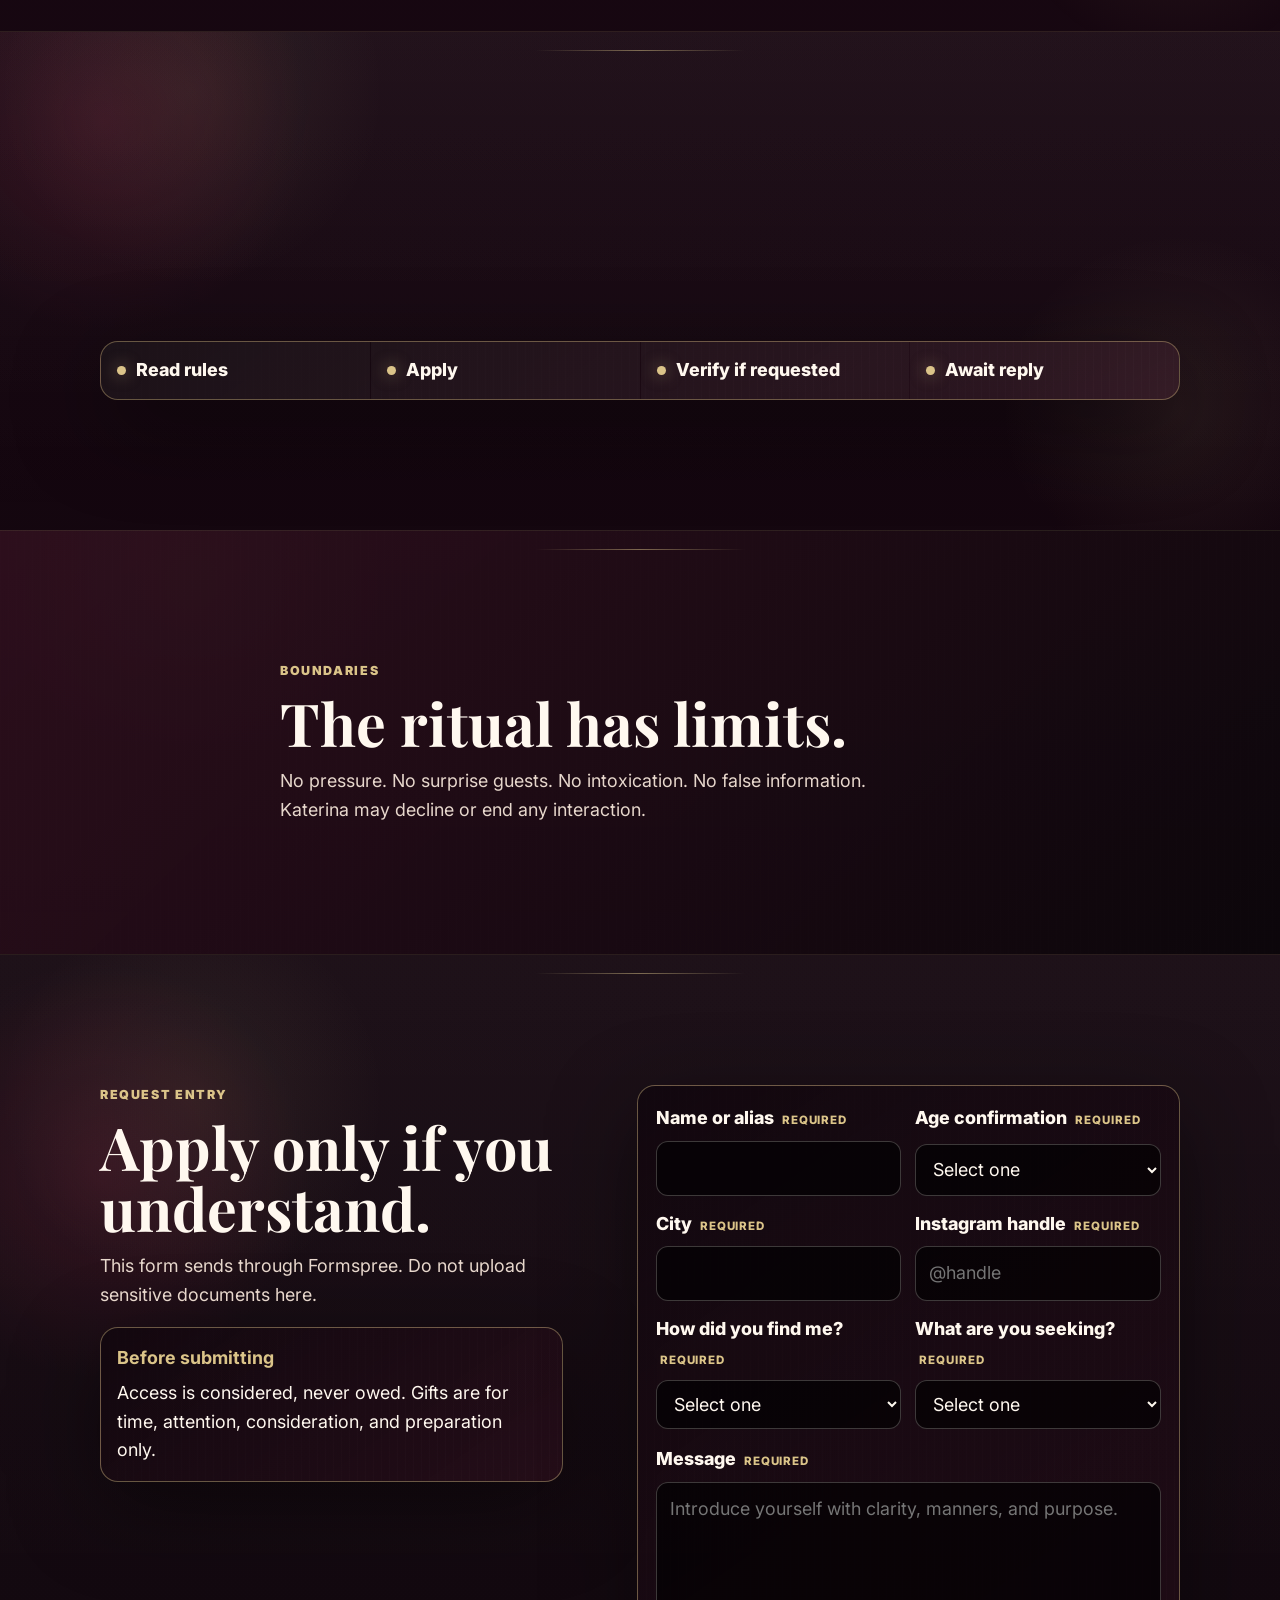
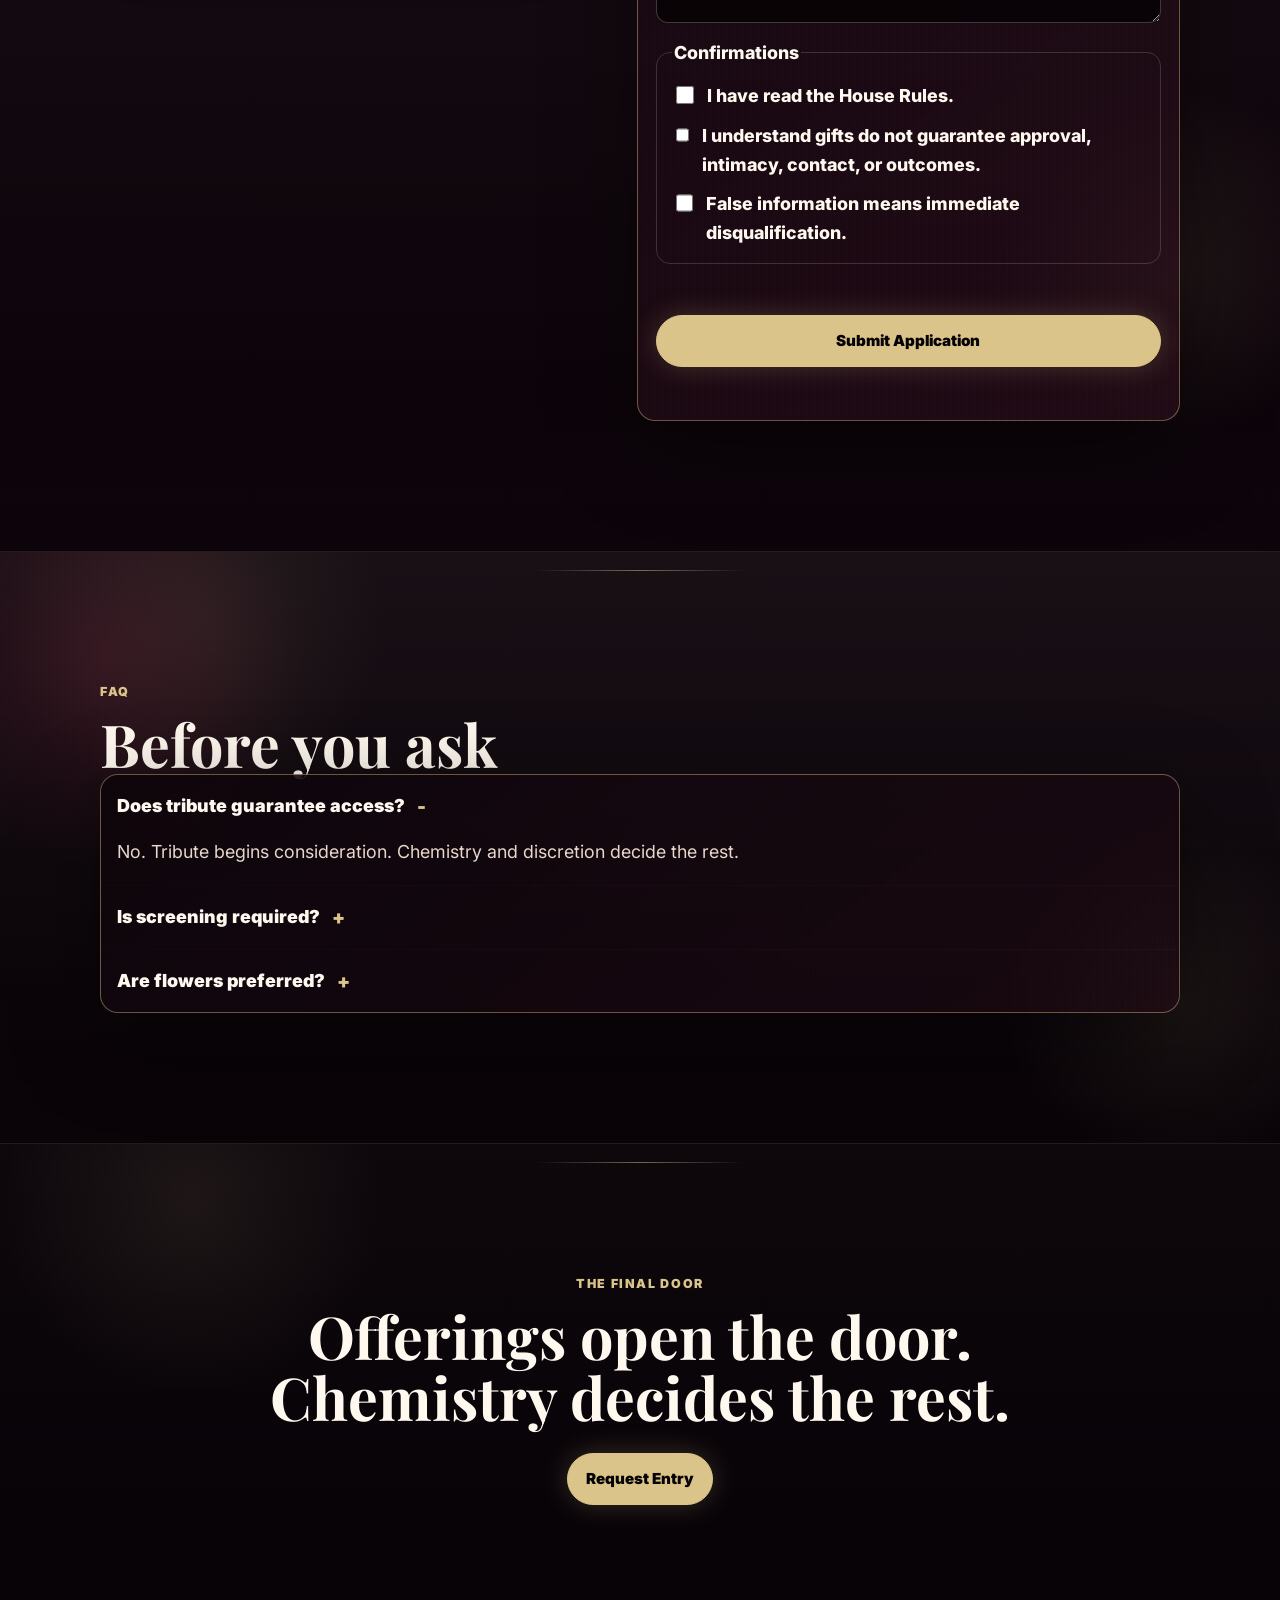
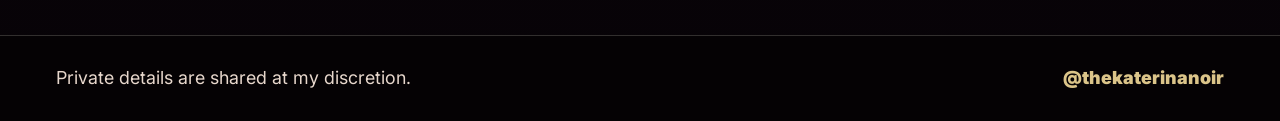
==== commit 9fe63ce2: "Add files via upload Update Katerina Noir bilingual mobile UX" ====
--- a/index.html
+++ b/index.html
@@ -3,362 +3,395 @@
   <head>
     <meta charset="utf-8">
     <meta name="viewport" content="width=device-width, initial-scale=1">
-    <meta name="description" content="The Katerina Noir: a private access portal for House Rules, offerings, date protocol, boundaries, and request consideration.">
-    <title>The Katerina Noir | A Private Invitation</title>
+    <title>Katerina Noir Panama | Private House Noir Access</title>
+    <meta name="description" content="The Katerina Noir is a private House Noir portal for screened access, etiquette, tribute-based consideration, discretion, and curated social experiences in Panama.">
+    <meta name="robots" content="index, follow">
+    <meta name="theme-color" content="#12030a">
+    <link rel="canonical" href="https://YOUR-GITHUB-USERNAME.github.io/the-katerina-noir/">
     <link rel="icon" href="assets/favicon.svg" type="image/svg+xml">
     <link rel="preconnect" href="https://fonts.googleapis.com">
     <link rel="preconnect" href="https://fonts.gstatic.com" crossorigin>
-    <link href="https://fonts.googleapis.com/css2?family=Cormorant+Garamond:wght@500;600;700&family=Inter:wght@400;500;600;700&family=Playfair+Display:wght@600;700;800&display=swap" rel="stylesheet">
+    <link href="https://fonts.googleapis.com/css2?family=Cormorant+Garamond:wght@500;600;700&family=Inter:wght@400;500;600;700;800&family=Playfair+Display:wght@600;700;800&display=swap" rel="stylesheet">
     <link rel="stylesheet" href="styles.css">
+
+    <!-- Update canonical, og:url, sitemap.xml, and robots.txt after GitHub Pages gives the final domain. -->
+    <meta property="og:type" content="website">
+    <meta property="og:title" content="The Katerina Noir | Private House Noir Access">
+    <meta property="og:description" content="A discreet House Noir portal for etiquette, screening, tribute culture, boundaries, and private access consideration.">
+    <meta property="og:url" content="https://YOUR-GITHUB-USERNAME.github.io/the-katerina-noir/">
+    <meta property="og:site_name" content="The Katerina Noir">
+    <meta property="og:locale" content="en_US">
+    <meta name="twitter:card" content="summary">
+    <meta name="twitter:title" content="The Katerina Noir | Private House Noir Access">
+    <meta name="twitter:description" content="A discreet House Noir portal for etiquette, screening, tribute culture, boundaries, and private access consideration.">
+
+    <script type="application/ld+json">
+      {
+        "@context": "https://schema.org",
+        "@graph": [
+          {
+            "@type": "Organization",
+            "@id": "https://YOUR-GITHUB-USERNAME.github.io/the-katerina-noir/#organization",
+            "name": "The Katerina Noir",
+            "url": "https://YOUR-GITHUB-USERNAME.github.io/the-katerina-noir/",
+            "sameAs": ["https://www.instagram.com/thekaterinanoir"],
+            "description": "Adult-only private brand for House Noir etiquette, screened access, private audience requests, and curated social experience consideration."
+          },
+          {
+            "@type": "WebSite",
+            "@id": "https://YOUR-GITHUB-USERNAME.github.io/the-katerina-noir/#website",
+            "name": "The Katerina Noir",
+            "url": "https://YOUR-GITHUB-USERNAME.github.io/the-katerina-noir/",
+            "publisher": {
+              "@id": "https://YOUR-GITHUB-USERNAME.github.io/the-katerina-noir/#organization"
+            }
+          },
+          {
+            "@type": "Brand",
+            "@id": "https://YOUR-GITHUB-USERNAME.github.io/the-katerina-noir/#brand",
+            "name": "The House Noir",
+            "slogan": "Velvet. Intention. Respect."
+          },
+          {
+            "@type": "FAQPage",
+            "@id": "https://YOUR-GITHUB-USERNAME.github.io/the-katerina-noir/#faq",
+            "mainEntity": [
+              {
+                "@type": "Question",
+                "name": "What is Katerina Noir?",
+                "acceptedAnswer": {
+                  "@type": "Answer",
+                  "text": "Katerina Noir is an adult-only private persona and House Noir access portal for screened private audience requests, etiquette, discretion, and curated social experience consideration."
+                }
+              },
+              {
+                "@type": "Question",
+                "name": "Does tribute guarantee approval?",
+                "acceptedAnswer": {
+                  "@type": "Answer",
+                  "text": "No. Tribute is a signal of seriousness and respect for time, attention, consideration, and preparation. It does not guarantee approval, intimacy, physical contact, or any specific outcome."
+                }
+              },
+              {
+                "@type": "Question",
+                "name": "Is screening required?",
+                "acceptedAnswer": {
+                  "@type": "Answer",
+                  "text": "Yes. Screening protects both sides and helps confirm maturity, discretion, intention, and verifiable presence before private details are discussed."
+                }
+              }
+            ]
+          }
+        ]
+      }
+    </script>
   </head>
   <body>
-    <div class="ambient" aria-hidden="true"></div>
+    <a class="skip-link" href="#main" data-i18n="skip">Skip to content</a>
+    <div class="scroll-progress" aria-hidden="true"><span data-scroll-progress></span></div>
 
     <header class="site-header" data-header>
-      <a class="brand" href="#entrance" aria-label="The Katerina Noir">
-        <span class="brand-mark">KN</span>
+      <a class="brand" href="#threshold" aria-label="The Katerina Noir home" data-i18n-aria="brandHome">
+        <span class="brand-seal" aria-hidden="true"></span>
         <span>The Katerina Noir</span>
       </a>
 
-      <button class="nav-toggle" type="button" aria-label="Open navigation" aria-expanded="false" data-nav-toggle>
+      <div class="language-toggle" aria-label="Language selector" data-i18n-aria="languageSelector">
+        <span class="language-label" data-i18n="languageLabel">Language</span>
+        <button class="language-button is-active" type="button" data-language="en" aria-pressed="true">EN</button>
+        <button class="language-button" type="button" data-language="es" aria-pressed="false">ES</button>
+      </div>
+
+      <button class="nav-toggle" type="button" aria-label="Open navigation" aria-expanded="false" data-nav-toggle data-i18n-aria="openNavigation">
         <span></span>
         <span></span>
       </button>
 
-      <nav class="site-nav" data-nav aria-label="Primary navigation">
-        <a href="#rules">House Rules</a>
-        <a href="#offering">Offerings</a>
-        <a href="#intention">Intention</a>
-        <a href="#protocol">Protocol</a>
-        <a href="#access">Request Access</a>
+      <nav class="site-nav" data-nav aria-label="Primary navigation" data-i18n-aria="primaryNavigation">
+        <a href="#rules" data-i18n="navRules">Rules</a>
+        <a href="#offerings" data-i18n="navOfferings">Offerings</a>
+        <a href="#screening" data-i18n="navScreening">Screening</a>
+        <a href="#apply" data-i18n="navApply">Apply</a>
       </nav>
     </header>
 
-    <main>
-      <section class="hero room" id="entrance" aria-labelledby="hero-title">
-        <div class="hero-ornament" aria-hidden="true">
-          <span class="monogram">KN</span>
-        </div>
-        <div class="hero-content reveal">
-          <p class="eyebrow">The Entrance</p>
-          <h1 id="hero-title">The Katerina Noir</h1>
-          <p class="tagline">Velvet. Intention. Respect.</p>
-          <p class="hero-subtitle">A Private Invitation</p>
-          <p class="hero-copy">You found the door. What happens next depends on intention, generosity, and manners.</p>
-          <p class="hero-note">The House Noir is built on elegance, discretion, desire, and clear boundaries. If you wish to approach me, do so with confidence, respect, and purpose.</p>
-          <div class="hero-actions">
-            <a class="button button-primary" href="#found">Enter the House</a>
-            <a class="button button-secondary" href="#rules">Read the Rules</a>
-            <a class="button button-quiet" href="#access">Request Access</a>
-          </div>
-        </div>
-        <div class="scroll-cue" aria-hidden="true">Scroll</div>
-      </section>
-
-      <section class="room found" id="found" aria-labelledby="found-title">
-        <div class="room-shell two-column">
-          <div class="section-title reveal">
-            <p class="eyebrow">For Those Who Found Me</p>
-            <h2 id="found-title">This is your first glimpse into my world.</h2>
-          </div>
-          <div class="copy-block reveal">
-            <p>If you arrived here from Tinder or Instagram, consider this your first glimpse into my world. I am not here for casual dating, empty attention, or endless conversation. My time is intentional, and access begins with respect.</p>
-            <p class="statement">Curiosity is welcome. Entitlement is not.</p>
-          </div>
-        </div>
-      </section>
-
-      <section class="room rules" id="rules" aria-labelledby="rules-title">
-        <div class="room-shell">
-          <div class="section-title centered reveal">
-            <p class="eyebrow">House Rules</p>
-            <h2 id="rules-title">Before requesting my attention, understand the rules of the House.</h2>
-          </div>
-
-          <div class="accordion rule-accordion reveal" data-accordion>
+    <aside class="path-oracle" aria-label="House journey" data-i18n-aria="houseJourney">
+      <span data-room-kicker>01</span>
+      <strong data-room-name>Threshold</strong>
+    </aside>
+
+    <main id="main">
+      <section class="scene hero-scene" id="threshold" data-room-label="Threshold" data-room-label-es="Umbral" aria-labelledby="hero-title">
+        <div class="velvet-door" aria-hidden="true">
+          <span class="keyhole"></span>
+          <span class="moon"></span>
+        </div>
+
+        <div class="section-shell hero-layout">
+          <div class="hero-copy reveal">
+            <p class="eyebrow" data-i18n="heroEyebrow">Private threshold</p>
+            <h1 id="hero-title">The Katerina Noir</h1>
+            <p class="tagline">Velvet. Intention. Respect.</p>
+            <p class="hero-lede" data-i18n="heroLede">A screened House Noir portal for private audience, etiquette, offerings, and discretion.</p>
+            <div class="hero-actions" aria-label="Primary actions" data-i18n-aria="primaryActions">
+              <a class="button button-primary" href="#apply" data-i18n="ctaApply">Apply for Access</a>
+              <a class="button button-secondary" href="#rules" data-i18n="ctaRules">Read the Rules</a>
+            </div>
+          </div>
+
+          <aside class="ritual-strip reveal" aria-label="House access principles" data-i18n-aria="principles">
+            <span data-i18n="stripOne">18+ only</span>
+            <span data-i18n="stripTwo">Screened access</span>
+            <span data-i18n="stripThree">Discretion required</span>
+          </aside>
+        </div>
+      </section>
+
+      <section class="scene manifesto-scene" id="manifesto" data-room-label="Manifesto" data-room-label-es="Manifiesto" aria-labelledby="manifesto-title">
+        <div class="section-shell compact-copy reveal">
+          <p class="eyebrow" data-i18n="manifestoEyebrow">The House Noir</p>
+          <h2 id="manifesto-title" data-i18n="manifestoTitle">Not casual. Not owed. Not for everyone.</h2>
+          <p data-i18n="manifestoCopy">This is a private doorway for composed adults who understand manners, privacy, generosity, and boundaries.</p>
+        </div>
+      </section>
+
+      <section class="scene split-scene" id="rules" data-room-label="Rules" data-room-label-es="Reglas" aria-labelledby="rules-title">
+        <div class="section-shell split-layout">
+          <div class="section-title reveal">
+            <p class="eyebrow" data-i18n="rulesEyebrow">House Rules</p>
+            <h2 id="rules-title" data-i18n="rulesTitle">The door opens only for the composed.</h2>
+            <p data-i18n="rulesCopy">If this feels excessive, the House has already answered you.</p>
+          </div>
+
+          <div class="accordion reveal" data-accordion>
             <article class="accordion-item is-open">
               <button type="button" aria-expanded="true">
-                <span>Rule I</span>
-                Approach with Intention
+                <span data-i18n="ruleOneLabel">Rule I</span>
+                <span data-i18n="ruleOneTitle">Approach with intention</span>
               </button>
               <div class="accordion-panel">
-                <p>Introduce yourself with confidence, clarity, and respect. Empty messages and vague requests are ignored.</p>
+                <p data-i18n="ruleOneCopy">Introduce yourself clearly. Empty messages are ignored.</p>
               </div>
             </article>
             <article class="accordion-item">
               <button type="button" aria-expanded="false">
-                <span>Rule II</span>
-                Offerings Open the Door
+                <span data-i18n="ruleTwoLabel">Rule II</span>
+                <span data-i18n="ruleTwoTitle">Screening is required</span>
               </button>
               <div class="accordion-panel">
-                <p>Thoughtful offerings are how you court my attention. A first offering is required before the qualifying process begins.</p>
+                <p data-i18n="ruleTwoCopy">No verification, no private details. Safety comes before access.</p>
               </div>
             </article>
             <article class="accordion-item">
               <button type="button" aria-expanded="false">
-                <span>Rule III</span>
-                Nothing Is Assumed
+                <span data-i18n="ruleThreeLabel">Rule III</span>
+                <span data-i18n="ruleThreeTitle">Tribute is not entitlement</span>
               </button>
               <div class="accordion-panel">
-                <p>Gifts do not guarantee approval, intimacy, physical contact, or any specific outcome.</p>
+                <p data-i18n="ruleThreeCopy">Offerings signal seriousness. They never guarantee approval, intimacy, contact, or outcomes.</p>
               </div>
             </article>
             <article class="accordion-item">
               <button type="button" aria-expanded="false">
-                <span>Rule IV</span>
-                Discretion Matters
+                <span data-i18n="ruleFourLabel">Rule IV</span>
+                <span data-i18n="ruleFourTitle">The House protects its peace</span>
               </button>
               <div class="accordion-panel">
-                <p>Privacy, manners, and emotional intelligence are expected.</p>
+                <p data-i18n="ruleFourCopy">Pressure, false information, intoxication, or boundary testing ends access.</p>
               </div>
             </article>
-            <article class="accordion-item">
-              <button type="button" aria-expanded="false">
-                <span>Rule V</span>
-                Respect Keeps the Door Open
-              </button>
-              <div class="accordion-panel">
-                <p>I reserve the right to decline, pause, or end any interaction at any time.</p>
-              </div>
-            </article>
-          </div>
-        </div>
-      </section>
-
-      <section class="room offering" id="offering" aria-labelledby="offering-title">
-        <div class="room-shell">
-          <div class="section-title split reveal">
-            <div>
-              <p class="eyebrow">The Offering System</p>
-              <h2 id="offering-title">Access unfolds in stages.</h2>
-            </div>
-            <p>Each offering reflects seriousness, respect, and intention. Offerings grant consideration and preparation; they do not create entitlement.</p>
-          </div>
-
-          <div class="card-grid three">
-            <article class="ritual-card reveal">
-              <span class="card-number">01</span>
-              <h3>First Offering</h3>
-              <p>A gift for my attention is required before the qualifying process begins. It reflects seriousness and respect for my time. It does not guarantee approval.</p>
-            </article>
-            <article class="ritual-card reveal">
-              <span class="card-number">02</span>
-              <h3>Access Gift</h3>
-              <p>Once approved, a second gift is required to continue into planning. Approval does not create entitlement. It simply allows the conversation to move forward.</p>
-            </article>
-            <article class="ritual-card reveal">
-              <span class="card-number">03</span>
-              <h3>Sponsorships &amp; Extras</h3>
-              <p>Special requests are considered separately. These may include styling, lingerie sponsorship, beauty tribute, date preparation, or priority attention.</p>
-              <ul class="gold-list">
-                <li>Choose my look</li>
-                <li>Lingerie sponsorship</li>
-                <li>Beauty tribute</li>
-                <li>Date preparation</li>
-                <li>Priority attention</li>
-              </ul>
-            </article>
-          </div>
-        </div>
-      </section>
-
-      <section class="room intention" id="intention" aria-labelledby="intention-title">
-        <div class="room-shell intention-layout">
-          <div class="section-title reveal">
-            <p class="eyebrow">Choose Your Intention</p>
-            <h2 id="intention-title">What brings you to the House Noir?</h2>
-            <p>Select the door that matches your intention.</p>
+          </div>
+        </div>
+      </section>
+
+      <section class="scene offerings-scene" id="offerings" data-room-label="Offerings" data-room-label-es="Offerings" aria-labelledby="offerings-title">
+        <div class="section-shell">
+          <div class="section-title reveal">
+            <p class="eyebrow" data-i18n="offeringsEyebrow">Offerings</p>
+            <h2 id="offerings-title" data-i18n="offeringsTitle">Seriousness has a language.</h2>
+          </div>
+
+          <div class="offering-stack">
+            <article class="offering-card reveal">
+              <span>01</span>
+              <h3 data-i18n="firstTributeTitle">First Tribute</h3>
+              <p data-i18n="firstTributeCopy">Required before qualifying. It signals respect for private attention.</p>
+            </article>
+            <article class="offering-card reveal">
+              <span>02</span>
+              <h3 data-i18n="accessGiftTitle">Access Gift</h3>
+              <p data-i18n="accessGiftCopy">May follow approval before planning continues. Approval never creates entitlement.</p>
+            </article>
+            <article class="offering-card reveal">
+              <span>03</span>
+              <h3 data-i18n="sponsorshipTitle">Sponsorships</h3>
+              <p data-i18n="sponsorshipCopy">Beauty, wardrobe, certificates, dinner preparation, and thoughtful gifts are considered privately.</p>
+            </article>
+          </div>
+        </div>
+      </section>
+
+      <section class="scene intention-scene" id="intention" data-room-label="Intention" data-room-label-es="Intencion" aria-labelledby="intention-title">
+        <div class="section-shell intention-layout">
+          <div class="section-title reveal">
+            <p class="eyebrow" data-i18n="intentionEyebrow">Choose your door</p>
+            <h2 id="intention-title" data-i18n="intentionTitle">What brings you here?</h2>
           </div>
           <div class="intention-panel reveal">
-            <div class="intention-options" role="list" aria-label="Intention choices">
-              <button class="intention-button is-active" type="button" data-intention="attention">I want to court your attention</button>
-              <button class="intention-button" type="button" data-intention="date">I want to request a private date</button>
-              <button class="intention-button" type="button" data-intention="look">I want to sponsor your look</button>
-              <button class="intention-button" type="button" data-intention="gift">I want to send a gift</button>
-            </div>
-            <div class="intention-result" data-intention-result aria-live="polite">
-              <p class="eyebrow">The Proper Door</p>
-              <h3>Begin with a First Offering.</h3>
-              <p>Show intention before requesting time.</p>
-            </div>
-          </div>
-        </div>
-      </section>
-
-      <section class="room protocol" id="protocol" aria-labelledby="protocol-title">
-        <div class="room-shell two-column">
-          <div class="section-title reveal">
-            <p class="eyebrow">Date Protocol</p>
-            <h2 id="protocol-title">My presence is not casual.</h2>
-            <p>To take me on a date, you must first understand that a date requires intention, qualifying, offering, planning, and discretion.</p>
-          </div>
-          <div class="protocol-list reveal">
-            <ul>
-              <li>A First Offering is required before qualifying.</li>
-              <li>An Access Gift is required after approval.</li>
-              <li>Public first meetings are preferred.</li>
-              <li>Hygiene, punctuality, manners, and discretion are expected.</li>
-              <li>Private details are discussed only after qualification.</li>
-              <li>Chemistry matters. Nothing is assumed.</li>
-            </ul>
-            <p class="important">An offering grants consideration and preparation. It does not guarantee intimacy, physical contact, or any specific outcome.</p>
-          </div>
-        </div>
-      </section>
-
-      <section class="room black-book" id="black-book" aria-labelledby="black-book-title">
-        <div class="room-shell">
-          <div class="section-title centered reveal">
-            <p class="eyebrow">The Black Book</p>
-            <h2 id="black-book-title">Private Preferences</h2>
-            <p>Approved admirers may be invited to learn more about my preferences.</p>
-          </div>
-
-          <div class="card-grid five">
-            <article class="preference-card reveal">
-              <h3>Beauty Tributes</h3>
-              <p>Nails, hair, perfume, skincare, spa preparation.</p>
-            </article>
-            <article class="preference-card reveal">
-              <h3>Styling</h3>
-              <p>Black Velvet, Corporate Goth, Lace Ritual, Soft Danger.</p>
-            </article>
-            <article class="preference-card reveal">
-              <h3>Lingerie Sponsorship</h3>
-              <p>You may sponsor the mood. Final selection remains mine.</p>
-            </article>
-            <article class="preference-card reveal">
-              <h3>Thoughtful Gifts</h3>
-              <p>Flowers, certificates, wishlist offerings, elegant details.</p>
-            </article>
-            <article class="preference-card reveal">
-              <h3>Date Preparation</h3>
-              <p>Preparation, transportation, glam, and the energy required to receive your presence.</p>
-            </article>
-          </div>
-        </div>
-      </section>
-
-      <section class="room boundaries" id="boundaries" aria-labelledby="boundaries-title">
-        <div class="room-shell two-column">
-          <div class="section-title reveal">
-            <p class="eyebrow">Boundaries</p>
-            <h2 id="boundaries-title">Limits protect the atmosphere.</h2>
-          </div>
-          <div class="copy-block reveal">
-            <p>Gifts are for my time, attention, consideration, and preparation. They do not guarantee approval, intimacy, physical contact, or any specific outcome.</p>
-            <ul class="boundary-list">
-              <li>Consent, respect, and communication come first.</li>
-              <li>No pressure.</li>
-              <li>No intoxication.</li>
-              <li>No surprise guests.</li>
-              <li>No entitlement.</li>
-              <li>My time and attention remain at my discretion.</li>
-              <li>I reserve the right to decline or end any interaction at any time.</li>
-            </ul>
-          </div>
-        </div>
-      </section>
-
-      <section class="room access" id="access" aria-labelledby="access-title">
-        <div class="room-shell access-layout">
-          <div class="section-title reveal">
-            <p class="eyebrow">Request Access</p>
-            <h2 id="access-title">Request consideration.</h2>
-            <p>If you have read the House Rules and understand the process, you may request consideration.</p>
-            <div class="mini-checklist" data-mini-checklist>
-              <label><input type="checkbox"> I understand this is not casual dating.</label>
-              <label><input type="checkbox"> I can approach with discretion.</label>
-              <label><input type="checkbox"> I accept that access is never guaranteed.</label>
+            <div class="intention-options" aria-label="Intention choices" data-i18n-aria="intentionChoices">
+              <button class="intention-button is-active" type="button" data-intention="attention" data-i18n="intentAttention">Court attention</button>
+              <button class="intention-button" type="button" data-intention="date" data-i18n="intentDate">Request a dinner date</button>
+              <button class="intention-button" type="button" data-intention="sponsor" data-i18n="intentSponsor">Sponsor a mood</button>
+              <button class="intention-button" type="button" data-intention="gift" data-i18n="intentGift">Send a gift</button>
+            </div>
+            <div class="intention-result" data-intention-result aria-live="polite"></div>
+          </div>
+        </div>
+      </section>
+
+      <section class="scene screening-scene" id="screening" data-room-label="Screening" data-room-label-es="Filtro" aria-labelledby="screening-title">
+        <div class="section-shell">
+          <div class="section-title reveal">
+            <p class="eyebrow" data-i18n="screeningEyebrow">The Veil Check</p>
+            <h2 id="screening-title" data-i18n="screeningTitle">Read. Apply. Verify. Await instruction.</h2>
+          </div>
+          <div class="process-ribbon reveal">
+            <span data-i18n="processRead">Read rules</span>
+            <span data-i18n="processApply">Apply</span>
+            <span data-i18n="processVerify">Verify if requested</span>
+            <span data-i18n="processAwait">Await reply</span>
+          </div>
+        </div>
+      </section>
+
+      <section class="scene privacy-scene" id="privacy" data-room-label="Boundaries" data-room-label-es="Limites" aria-labelledby="privacy-title">
+        <div class="section-shell compact-copy reveal">
+          <p class="eyebrow" data-i18n="privacyEyebrow">Boundaries</p>
+          <h2 id="privacy-title" data-i18n="privacyTitle">The ritual has limits.</h2>
+          <p data-i18n="privacyCopy">No pressure. No surprise guests. No intoxication. No false information. Katerina may decline or end any interaction.</p>
+        </div>
+      </section>
+
+      <section class="scene apply-scene" id="apply" data-room-label="Apply" data-room-label-es="Aplicar" aria-labelledby="apply-title">
+        <div class="section-shell apply-layout">
+          <div class="section-title reveal">
+            <p class="eyebrow" data-i18n="applyEyebrow">Request Entry</p>
+            <h2 id="apply-title" data-i18n="applyTitle">Apply only if you understand.</h2>
+            <p data-i18n="applyCopy">This form sends through Formspree. Do not upload sensitive documents here.</p>
+            <div class="notice">
+              <strong data-i18n="noticeTitle">Before submitting</strong>
+              <span data-i18n="noticeCopy">Access is considered, never owed. Gifts are for time, attention, consideration, and preparation only.</span>
             </div>
           </div>
 
           <form class="access-form reveal" data-access-form action="https://formspree.io/f/mnjkkdvo" method="POST" novalidate>
             <input type="hidden" name="_subject" value="New The Katerina Noir access request">
             <input type="hidden" name="site" value="The Katerina Noir">
+            <label class="honeypot" aria-hidden="true">
+              Leave this field empty
+              <input type="text" name="company" tabindex="-1" autocomplete="off">
+            </label>
+
             <div class="form-grid">
-              <label>
-                <span>Name or alias</span>
-                <input type="text" name="name" autocomplete="name" required>
-              </label>
-              <label>
-                <span>Age confirmation</span>
-                <select name="age" required>
-                  <option value="">Select one</option>
-                  <option value="confirmed">I confirm I am 18+</option>
+              <label for="name">
+                <span><span data-i18n="fieldName">Name or alias</span> <em data-i18n="required">Required</em></span>
+                <input id="name" type="text" name="name" autocomplete="name" required aria-required="true">
+              </label>
+              <label for="age">
+                <span><span data-i18n="fieldAge">Age confirmation</span> <em data-i18n="required">Required</em></span>
+                <select id="age" name="age" required aria-required="true">
+                  <option value="" data-i18n="selectOne">Select one</option>
+                  <option value="confirmed-18-plus" data-i18n="ageConfirm">I confirm I am 18+</option>
                 </select>
               </label>
-              <label>
-                <span>City</span>
-                <input type="text" name="city" required>
-              </label>
-              <label>
-                <span>Instagram handle</span>
-                <input type="text" name="instagram" placeholder="@handle" required>
-              </label>
-              <label>
-                <span>How did you find me?</span>
-                <select name="source" required>
-                  <option value="">Select one</option>
+              <label for="city">
+                <span><span data-i18n="fieldCity">City</span> <em data-i18n="required">Required</em></span>
+                <input id="city" type="text" name="city" required aria-required="true">
+              </label>
+              <label for="instagram">
+                <span><span data-i18n="fieldInstagram">Instagram handle</span> <em data-i18n="required">Required</em></span>
+                <input id="instagram" type="text" name="instagram" placeholder="@handle" required aria-required="true">
+              </label>
+              <label for="source">
+                <span><span data-i18n="fieldSource">How did you find me?</span> <em data-i18n="required">Required</em></span>
+                <select id="source" name="source" required aria-required="true">
+                  <option value="" data-i18n="selectOne">Select one</option>
                   <option>Tinder</option>
                   <option>Instagram</option>
-                  <option>Referral</option>
-                  <option>Other</option>
+                  <option data-i18n="sourceReferral">Referral</option>
+                  <option data-i18n="sourceOther">Other</option>
                 </select>
               </label>
-              <label>
-                <span>What are you seeking?</span>
-                <select name="seeking" required>
-                  <option value="">Select one</option>
-                  <option>To court your attention</option>
-                  <option>To request a private date</option>
-                  <option>To sponsor your look</option>
-                  <option>To send a thoughtful gift</option>
+              <label for="seeking">
+                <span><span data-i18n="fieldSeeking">What are you seeking?</span> <em data-i18n="required">Required</em></span>
+                <select id="seeking" name="seeking" required aria-required="true">
+                  <option value="" data-i18n="selectOne">Select one</option>
+                  <option data-i18n="seekAttention">To court your attention</option>
+                  <option data-i18n="seekDate">To request a dinner date by application</option>
+                  <option data-i18n="seekSponsor">To sponsor a look or ritual preparation</option>
+                  <option data-i18n="seekGift">To send a thoughtful gift</option>
                 </select>
               </label>
             </div>
 
+            <label for="message">
+              <span><span data-i18n="fieldMessage">Message</span> <em data-i18n="required">Required</em></span>
+              <textarea id="message" name="message" rows="4" required aria-required="true" placeholder="Introduce yourself with clarity, manners, and purpose." data-i18n-placeholder="messagePlaceholder"></textarea>
+            </label>
+
             <fieldset class="agreement-group">
-              <legend>House confirmations</legend>
-              <label><input type="checkbox" name="readRules" required> I have read the House Rules.</label>
-              <label><input type="checkbox" name="giftPurpose" required> I understand that gifts are for time, attention, consideration, and preparation.</label>
-              <label><input type="checkbox" name="noGuarantee" required> I understand that gifts do not guarantee approval, intimacy, physical contact, or any specific outcome.</label>
+              <legend data-i18n="confirmations">Confirmations</legend>
+              <label><input type="checkbox" name="read_rules" required aria-required="true"> <span data-i18n="confirmRules">I have read the House Rules.</span></label>
+              <label><input type="checkbox" name="no_guarantee" required aria-required="true"> <span data-i18n="confirmNoGuarantee">I understand gifts do not guarantee approval, intimacy, contact, or outcomes.</span></label>
+              <label><input type="checkbox" name="truthful_info" required aria-required="true"> <span data-i18n="confirmTruth">False information means immediate disqualification.</span></label>
             </fieldset>
 
-            <label>
-              <span>Message</span>
-              <textarea name="message" rows="5" required placeholder="Introduce yourself with clarity, manners, and purpose."></textarea>
-            </label>
-
-            <p class="form-error" data-form-error role="alert"></p>
-            <button class="button button-primary" type="submit">Submit Request</button>
-            <p class="form-success" data-form-success aria-live="polite"></p>
-
-            <!-- Formspree is connected through the form action above.
-              Future alternatives:
-              - Tally: embed the Tally form or redirect this submit handler to your Tally link
-              - Google Forms: map fields into a prefilled Google Form URL
-              - Netlify Forms: add data-netlify="true" and deploy on Netlify
-              - Custom backend: replace the Formspree endpoint with a private backend endpoint
-            -->
+            <div class="submit-row">
+              <p class="form-error" data-form-error role="alert"></p>
+              <button class="button button-primary" type="submit" data-i18n="submit">Submit Application</button>
+              <p class="form-success" data-form-success aria-live="polite"></p>
+            </div>
           </form>
         </div>
       </section>
 
-      <section class="room closing" aria-labelledby="closing-title">
-        <div class="room-shell closing-inner reveal">
-          <p class="eyebrow">The Final Door</p>
-          <h2 id="closing-title">The Door Is Opened by Intention</h2>
-          <blockquote>Offerings open the door. Chemistry decides the rest.</blockquote>
+      <section class="scene faq-scene" id="faq" data-room-label="FAQ" data-room-label-es="FAQ" aria-labelledby="faq-title">
+        <div class="section-shell">
+          <div class="section-title reveal">
+            <p class="eyebrow">FAQ</p>
+            <h2 id="faq-title" data-i18n="faqTitle">Before you ask</h2>
+          </div>
+          <div class="accordion reveal" data-faq>
+            <article class="accordion-item is-open">
+              <button type="button" aria-expanded="true" data-i18n="faqOneQ">Does tribute guarantee access?</button>
+              <div class="accordion-panel"><p data-i18n="faqOneA">No. Tribute begins consideration. Chemistry and discretion decide the rest.</p></div>
+            </article>
+            <article class="accordion-item">
+              <button type="button" aria-expanded="false" data-i18n="faqTwoQ">Is screening required?</button>
+              <div class="accordion-panel"><p data-i18n="faqTwoA">Yes. Screening protects both sides before private details are discussed.</p></div>
+            </article>
+            <article class="accordion-item">
+              <button type="button" aria-expanded="false" data-i18n="faqThreeQ">Are flowers preferred?</button>
+              <div class="accordion-panel"><p data-i18n="faqThreeA">Flowers are not preferred. Certificates, perfume, beauty rituals, books, candles, jewelry, wardrobe tributes, or dinner experiences align better with The House.</p></div>
+            </article>
+          </div>
+        </div>
+      </section>
+
+      <section class="scene closing-scene" aria-labelledby="closing-title">
+        <div class="section-shell closing-inner reveal">
+          <p class="eyebrow" data-i18n="closingEyebrow">The final door</p>
+          <h2 id="closing-title" data-i18n="closingTitle">Offerings open the door. Chemistry decides the rest.</h2>
+          <a class="button button-primary" href="#apply" data-i18n="ctaRequestEntry">Request Entry</a>
         </div>
       </section>
     </main>
 
     <footer class="site-footer">
-      <p>Private details are shared at my discretion.</p>
+      <p data-i18n="footerCopy">Private details are shared at my discretion.</p>
       <a href="https://www.instagram.com/thekaterinanoir" target="_blank" rel="noreferrer">@thekaterinanoir</a>
     </footer>
 
-    <script src="script.js"></script>
+    <script src="script.js" defer></script>
   </body>
 </html>
--- a/styles.css
+++ b/styles.css
@@ -1,18 +1,18 @@
 :root {
-  --black: #050304;
-  --charcoal: #121012;
-  --wine: #3b0710;
-  --crimson: #8b0f1a;
-  --deep-red: #5a0812;
-  --gold: #b89b6a;
-  --soft-gold: #e0cda8;
-  --ivory: #f3eadc;
-  --muted: #b8a99b;
-  --ash: #766b65;
-  --line: rgba(224, 205, 168, 0.2);
-  --panel: rgba(18, 16, 18, 0.78);
-  --panel-strong: rgba(34, 12, 16, 0.74);
-  --shadow: 0 24px 80px rgba(0, 0, 0, 0.5);
+  --black: #050204;
+  --noir: #0b070b;
+  --velvet: #160711;
+  --wine: #32101f;
+  --crimson: #8d1f3d;
+  --rose: #be4565;
+  --gold: #b99a5e;
+  --soft-gold: #dbc489;
+  --ivory: #fff8ef;
+  --muted: #e7d7cc;
+  --smoke: #b7a7a1;
+  --line: rgba(255, 248, 239, 0.18);
+  --line-gold: rgba(219, 196, 137, 0.42);
+  --shadow: 0 26px 90px rgba(0, 0, 0, 0.46);
   --serif: "Playfair Display", Georgia, serif;
   --ornate: "Cormorant Garamond", Georgia, serif;
   --sans: Inter, system-ui, sans-serif;
@@ -29,12 +29,14 @@
 body {
   margin: 0;
   background:
-    radial-gradient(circle at 18% 0%, rgba(139, 15, 26, 0.22), transparent 32rem),
-    radial-gradient(circle at 82% 18%, rgba(184, 155, 106, 0.1), transparent 30rem),
-    var(--black);
+    radial-gradient(circle at 50% -10%, rgba(190, 69, 101, 0.28), transparent 22rem),
+    radial-gradient(circle at 8% 44%, rgba(219, 196, 137, 0.1), transparent 16rem),
+    linear-gradient(180deg, #090407 0%, #1a0813 38%, #070307 100%);
   color: var(--ivory);
   font-family: var(--sans);
+  font-size: clamp(1rem, 0.35vw + 0.95rem, 1.12rem);
   line-height: 1.6;
+  text-rendering: optimizeLegibility;
 }
 
 body::before {
@@ -42,11 +44,26 @@
   position: fixed;
   inset: 0;
   z-index: -2;
-  opacity: 0.18;
+  opacity: 0.28;
   background-image:
-    repeating-linear-gradient(45deg, transparent 0 18px, rgba(224, 205, 168, 0.04) 18px 19px),
-    radial-gradient(circle at center, rgba(255, 255, 255, 0.04) 1px, transparent 1.4px);
-  background-size: 42px 42px, 22px 22px;
+    linear-gradient(115deg, rgba(255, 248, 239, 0.05) 1px, transparent 1px),
+    repeating-linear-gradient(90deg, rgba(190, 69, 101, 0.055) 0 1px, transparent 1px 9px),
+    radial-gradient(circle at center, rgba(255, 248, 239, 0.04) 1px, transparent 1.35px);
+  background-size: 38px 38px, 11px 11px, 20px 20px;
+  pointer-events: none;
+}
+
+body::after {
+  content: "";
+  position: fixed;
+  inset: 0;
+  z-index: -1;
+  background:
+    radial-gradient(circle at 18% 28%, rgba(219, 196, 137, 0.13), transparent 5rem),
+    radial-gradient(circle at 84% 14%, rgba(190, 69, 101, 0.24), transparent 7rem),
+    radial-gradient(circle at 88% 80%, rgba(141, 31, 61, 0.22), transparent 9rem);
+  filter: blur(10px);
+  opacity: 0.8;
   pointer-events: none;
 }
 
@@ -66,80 +83,193 @@
   font: inherit;
 }
 
-.ambient {
+:focus-visible {
+  outline: 2px solid var(--soft-gold);
+  outline-offset: 4px;
+}
+
+.skip-link {
   position: fixed;
-  inset: auto -20% -35% -20%;
-  z-index: -1;
-  height: 70vh;
-  background: radial-gradient(ellipse at center, rgba(139, 15, 26, 0.26), transparent 60%);
-  filter: blur(22px);
-  pointer-events: none;
+  top: 12px;
+  left: 12px;
+  z-index: 100;
+  transform: translateY(-140%);
+  background: var(--soft-gold);
+  color: var(--black);
+  padding: 10px 14px;
+  font-weight: 800;
+  transition: transform 160ms ease;
+}
+
+.skip-link:focus {
+  transform: translateY(0);
+}
+
+.scroll-progress {
+  position: fixed;
+  inset: 0 0 auto;
+  z-index: 50;
+  height: 3px;
+  background: rgba(255, 248, 239, 0.08);
+}
+
+.scroll-progress span {
+  display: block;
+  width: 0;
+  height: 100%;
+  background: linear-gradient(90deg, var(--rose), var(--soft-gold));
+  box-shadow: 0 0 18px rgba(219, 196, 137, 0.5);
 }
 
 .site-header {
   position: fixed;
   inset: 0 0 auto;
-  z-index: 20;
-  display: flex;
-  align-items: center;
-  justify-content: space-between;
-  gap: 18px;
-  padding: 16px clamp(18px, 5vw, 56px);
-  background: rgba(5, 3, 4, 0.34);
-  border-bottom: 1px solid transparent;
-  backdrop-filter: blur(16px);
-  transition: background 180ms ease, border-color 180ms ease;
+  z-index: 30;
+  display: grid;
+  grid-template-columns: 1fr auto auto;
+  align-items: center;
+  gap: 10px;
+  padding: 12px clamp(14px, 4vw, 48px);
+  background: rgba(5, 2, 4, 0.72);
+  border-bottom: 1px solid rgba(219, 196, 137, 0.22);
+  backdrop-filter: blur(18px);
 }
 
 .site-header.is-scrolled {
-  background: rgba(5, 3, 4, 0.9);
-  border-color: var(--line);
+  background: rgba(5, 2, 4, 0.9);
+  box-shadow: 0 16px 42px rgba(0, 0, 0, 0.34);
 }
 
 .brand {
   display: inline-flex;
-  align-items: center;
-  gap: 12px;
+  min-width: 0;
+  align-items: center;
+  gap: 10px;
   font-weight: 800;
-  letter-spacing: 0.02em;
-}
-
-.brand-mark {
-  display: grid;
-  width: 40px;
-  height: 40px;
-  place-items: center;
-  border: 1px solid rgba(184, 155, 106, 0.7);
+}
+
+.brand span:last-child {
+  overflow: hidden;
+  text-overflow: ellipsis;
+  white-space: nowrap;
+}
+
+.brand-seal {
+  position: relative;
+  width: 36px;
+  height: 36px;
+  flex: 0 0 auto;
+  border: 1px solid var(--line-gold);
+  border-radius: 50%;
+  background:
+    radial-gradient(circle at 50% 34%, rgba(219, 196, 137, 0.25), transparent 12px),
+    linear-gradient(145deg, rgba(141, 31, 61, 0.8), rgba(11, 7, 11, 0.9));
+  box-shadow: 0 0 22px rgba(141, 31, 61, 0.28);
+}
+
+.brand-seal::before {
+  content: "";
+  position: absolute;
+  left: 50%;
+  top: 9px;
+  width: 8px;
+  height: 8px;
+  border-radius: 50%;
+  background: var(--soft-gold);
+  transform: translateX(-50%);
+}
+
+.brand-seal::after {
+  content: "";
+  position: absolute;
+  left: 50%;
+  top: 16px;
+  width: 5px;
+  height: 13px;
+  background: var(--soft-gold);
+  transform: translateX(-50%);
+}
+
+.language-toggle {
+  position: relative;
+  display: inline-flex;
+  align-items: center;
+  gap: 2px;
+  min-height: 42px;
+  border: 1px solid var(--line);
+  border-radius: 999px;
+  background:
+    linear-gradient(145deg, rgba(22, 7, 17, 0.92), rgba(50, 16, 31, 0.72)),
+    repeating-linear-gradient(90deg, rgba(255, 248, 239, 0.035) 0 1px, transparent 1px 7px);
+  box-shadow: inset 0 0 0 1px rgba(219, 196, 137, 0.08), 0 0 22px rgba(141, 31, 61, 0.18);
+  padding: 4px;
+}
+
+.language-toggle::before,
+.language-toggle::after {
+  content: "";
+  position: absolute;
+  top: 50%;
+  width: 6px;
+  height: 6px;
+  background: var(--soft-gold);
+  transform: translateY(-50%) rotate(45deg);
+  opacity: 0.82;
+}
+
+.language-toggle::before {
+  left: -4px;
+}
+
+.language-toggle::after {
+  right: -4px;
+}
+
+.language-label {
+  display: none;
+  align-items: center;
+  padding: 0 9px;
   color: var(--soft-gold);
-  font-family: var(--ornate);
-  font-size: 17px;
-  background: linear-gradient(145deg, rgba(139, 15, 26, 0.28), rgba(255, 255, 255, 0.02));
-  box-shadow: 0 0 28px rgba(139, 15, 26, 0.32);
-}
-
-.site-nav {
+  font-size: 0.68rem;
+  font-weight: 900;
+  letter-spacing: 0.12em;
+  text-transform: uppercase;
+}
+
+.language-button {
+  min-width: 38px;
+  min-height: 32px;
+  border: 1px solid transparent;
+  border-radius: 999px;
+  background: transparent;
+  color: var(--muted);
+  cursor: pointer;
+  font-size: 0.76rem;
+  font-weight: 900;
+  letter-spacing: 0.08em;
+  transition: background 160ms ease, border-color 160ms ease, color 160ms ease, transform 160ms ease;
+}
+
+.language-button.is-active,
+.language-button:hover {
+  border-color: rgba(219, 196, 137, 0.54);
+  background:
+    linear-gradient(180deg, rgba(219, 196, 137, 0.98), rgba(185, 154, 94, 0.94));
+  color: var(--black);
+  transform: translateY(-1px);
+}
+
+.nav-toggle {
   display: flex;
-  align-items: center;
-  gap: clamp(14px, 3vw, 30px);
-  color: var(--muted);
-  font-size: 0.88rem;
-}
-
-.site-nav a {
-  transition: color 160ms ease;
-}
-
-.site-nav a:hover,
-.site-nav a:focus-visible {
-  color: var(--soft-gold);
-}
-
-.nav-toggle {
-  display: none;
+  flex-direction: column;
+  align-items: center;
+  justify-content: center;
+  gap: 6px;
   width: 42px;
   height: 42px;
   border: 1px solid var(--line);
-  background: rgba(255, 255, 255, 0.04);
+  border-radius: 999px;
+  background: rgba(255, 248, 239, 0.06);
   color: var(--ivory);
   cursor: pointer;
 }
@@ -148,103 +278,208 @@
   display: block;
   width: 18px;
   height: 1px;
-  margin: 6px auto;
   background: currentColor;
 }
 
-.room {
+.nav-toggle span + span {
+  margin-top: 0;
+}
+
+.site-nav {
+  position: fixed;
+  inset: 67px 0 auto;
+  display: none;
+  grid-template-columns: 1fr;
+  gap: 2px;
+  padding: 14px;
+  background:
+    linear-gradient(180deg, rgba(5, 2, 4, 0.98), rgba(50, 16, 31, 0.96)),
+    repeating-linear-gradient(90deg, rgba(255, 248, 239, 0.04) 0 1px, transparent 1px 9px);
+  border-bottom: 1px solid var(--line-gold);
+}
+
+body.nav-open .site-nav {
+  display: grid;
+}
+
+.site-nav a {
+  min-height: 46px;
+  display: flex;
+  align-items: center;
+  border: 1px solid rgba(255, 248, 239, 0.08);
+  padding: 10px 14px;
+  color: var(--ivory);
+  font-weight: 800;
+}
+
+.path-oracle {
+  position: fixed;
+  left: 12px;
+  right: 12px;
+  bottom: 12px;
+  z-index: 25;
+  display: grid;
+  grid-template-columns: auto 1fr;
+  gap: 10px;
+  align-items: center;
+  border: 1px solid var(--line-gold);
+  background:
+    linear-gradient(145deg, rgba(11, 7, 11, 0.92), rgba(50, 16, 31, 0.86)),
+    repeating-linear-gradient(90deg, rgba(255, 248, 239, 0.035) 0 1px, transparent 1px 8px);
+  box-shadow: 0 18px 60px rgba(0, 0, 0, 0.52), 0 0 30px rgba(141, 31, 61, 0.22);
+  backdrop-filter: blur(14px);
+  padding: 9px 12px;
+}
+
+.path-oracle span {
+  color: var(--soft-gold);
+  font-size: 0.76rem;
+  font-weight: 900;
+  letter-spacing: 0.12em;
+  text-transform: uppercase;
+}
+
+.path-oracle strong {
+  color: var(--ivory);
+  font-family: var(--ornate);
+  font-size: 1.18rem;
+  line-height: 1;
+}
+
+.scene {
   position: relative;
-  padding: 86px 0;
   overflow: hidden;
-}
-
-.room:not(.hero)::before {
+  padding: clamp(76px, 12vw, 130px) 0;
+  scroll-margin-top: 84px;
+}
+
+.scene::before {
   content: "";
   position: absolute;
   inset: 0;
   z-index: -1;
-  background: linear-gradient(180deg, rgba(255, 255, 255, 0.018), transparent 34%, rgba(139, 15, 26, 0.06));
-  pointer-events: none;
-}
-
-.room-shell {
-  width: min(1120px, calc(100% - 36px));
-  margin: 0 auto;
-}
-
-.hero {
-  min-height: 100vh;
-  display: grid;
-  align-items: center;
-  padding: 120px 0 64px;
-  border-bottom: 1px solid var(--line);
-}
-
-.hero::before {
+  background:
+    radial-gradient(circle at 15% 12%, rgba(219, 196, 137, 0.08), transparent 12rem),
+    linear-gradient(180deg, rgba(255, 248, 239, 0.02), rgba(255, 248, 239, 0));
+}
+
+.scene + .scene {
+  border-top: 1px solid rgba(219, 196, 137, 0.12);
+}
+
+.scene::after {
   content: "";
   position: absolute;
-  inset: 8% -20% -20% 45%;
-  background:
-    radial-gradient(circle at 48% 44%, rgba(224, 205, 168, 0.1), transparent 11rem),
-    radial-gradient(circle at 50% 50%, rgba(139, 15, 26, 0.32), transparent 28rem);
-  filter: blur(2px);
-}
-
-.hero::after {
+  left: 50%;
+  top: 18px;
+  width: min(210px, 48vw);
+  height: 1px;
+  background: linear-gradient(90deg, transparent, rgba(219, 196, 137, 0.5), transparent);
+  transform: translateX(-50%);
+}
+
+.section-shell {
+  width: min(1080px, calc(100% - 32px));
+  margin: 0 auto;
+}
+
+.hero-scene {
+  min-height: 100svh;
+  display: grid;
+  align-items: center;
+  padding-top: 108px;
+  background:
+    linear-gradient(90deg, rgba(255, 248, 239, 0.04), transparent 24%, rgba(255, 248, 239, 0.03)),
+    linear-gradient(180deg, rgba(5, 2, 4, 0.2), rgba(22, 7, 17, 0.86)),
+    radial-gradient(circle at 75% 32%, rgba(190, 69, 101, 0.22), transparent 14rem);
+}
+
+.hero-layout,
+.split-layout,
+.intention-layout,
+.apply-layout {
+  display: grid;
+  grid-template-columns: 1fr;
+  gap: 24px;
+}
+
+.velvet-door {
+  position: absolute;
+  right: -74px;
+  top: 106px;
+  width: min(280px, 76vw);
+  aspect-ratio: 0.72;
+  border: 1px solid rgba(219, 196, 137, 0.28);
+  border-radius: 999px 999px 18px 18px;
+  background:
+    radial-gradient(circle at 50% 26%, rgba(219, 196, 137, 0.18), transparent 3rem),
+    linear-gradient(90deg, rgba(255, 248, 239, 0.04), transparent 22%, rgba(255, 248, 239, 0.05) 52%, transparent),
+    linear-gradient(180deg, rgba(141, 31, 61, 0.55), rgba(22, 7, 17, 0.4));
+  box-shadow: inset 0 0 80px rgba(0, 0, 0, 0.55), 0 0 70px rgba(141, 31, 61, 0.22);
+  opacity: 0.82;
+}
+
+.velvet-door::before,
+.velvet-door::after {
   content: "";
   position: absolute;
-  inset: 0;
-  background:
-    linear-gradient(90deg, rgba(5, 3, 4, 0.96) 0%, rgba(5, 3, 4, 0.78) 50%, rgba(5, 3, 4, 0.52) 100%),
-    repeating-radial-gradient(circle at 76% 42%, rgba(224, 205, 168, 0.12) 0 1px, transparent 1px 19px);
-  z-index: -1;
-}
-
-.hero-content {
-  width: min(1120px, calc(100% - 36px));
-  margin: 0 auto;
-}
-
-.hero-ornament {
+  inset: 16px;
+  border: 1px solid rgba(219, 196, 137, 0.2);
+  border-radius: 999px 999px 14px 14px;
+}
+
+.velvet-door::after {
+  inset: 36px;
+  border-color: rgba(255, 248, 239, 0.12);
+}
+
+.keyhole {
   position: absolute;
-  right: clamp(18px, 9vw, 128px);
-  top: 50%;
-  width: clamp(220px, 34vw, 470px);
-  aspect-ratio: 1;
-  transform: translateY(-46%);
-  border: 1px solid rgba(184, 155, 106, 0.22);
-  display: grid;
-  place-items: center;
-  opacity: 0.55;
-}
-
-.hero-ornament::before,
-.hero-ornament::after {
+  left: 50%;
+  top: 49%;
+  width: 18px;
+  height: 52px;
+  background: var(--soft-gold);
+  clip-path: polygon(35% 35%, 35% 100%, 65% 100%, 65% 35%, 100% 35%, 100% 0, 0 0, 0 35%);
+  transform: translate(-50%, -50%);
+  opacity: 0.7;
+}
+
+.keyhole::before {
   content: "";
   position: absolute;
-  inset: 9%;
-  border: 1px solid rgba(139, 15, 26, 0.55);
-  transform: rotate(45deg);
-}
-
-.hero-ornament::after {
-  inset: 20%;
-  border-color: rgba(224, 205, 168, 0.2);
-  transform: rotate(0deg);
-}
-
-.monogram {
-  color: rgba(224, 205, 168, 0.18);
-  font-family: var(--ornate);
-  font-size: clamp(80px, 15vw, 190px);
+  left: 50%;
+  top: -12px;
+  width: 34px;
+  height: 34px;
+  border-radius: 50%;
+  background: var(--soft-gold);
+  transform: translateX(-50%);
+}
+
+.moon {
+  position: absolute;
+  right: 54px;
+  top: 50px;
+  width: 34px;
+  height: 34px;
+  border-radius: 50%;
+  box-shadow: -8px 0 0 var(--soft-gold);
+  opacity: 0.62;
+}
+
+.hero-copy,
+.compact-copy,
+.section-title {
+  max-width: 720px;
 }
 
 .eyebrow {
-  margin: 0 0 14px;
-  color: var(--gold);
-  font-size: 0.75rem;
-  font-weight: 800;
-  letter-spacing: 0.18em;
+  margin: 0 0 12px;
+  color: var(--soft-gold);
+  font-size: 0.78rem;
+  font-weight: 900;
+  letter-spacing: 0.13em;
   text-transform: uppercase;
 }
 
@@ -253,7 +488,7 @@
 h3 {
   margin: 0;
   color: var(--ivory);
-  line-height: 0.98;
+  line-height: 1.02;
 }
 
 h1,
@@ -261,18 +496,18 @@
   font-family: var(--serif);
 }
 
+h1 {
+  max-width: 720px;
+  font-size: clamp(3.05rem, 15vw, 5.8rem);
+}
+
+h2 {
+  font-size: clamp(2.1rem, 8vw, 3.7rem);
+}
+
 h3 {
   font-family: var(--ornate);
-  font-size: clamp(1.8rem, 3vw, 2.35rem);
-}
-
-h1 {
-  max-width: 780px;
-  font-size: clamp(4rem, 12vw, 9.8rem);
-}
-
-h2 {
-  font-size: clamp(2.5rem, 6.4vw, 5.7rem);
+  font-size: clamp(1.45rem, 5vw, 2rem);
 }
 
 p {
@@ -280,157 +515,169 @@
   color: var(--muted);
 }
 
+p + p {
+  margin-top: 12px;
+}
+
 .tagline {
-  margin-top: 8px;
+  margin-top: 10px;
   color: var(--soft-gold);
   font-family: var(--ornate);
-  font-size: clamp(1.45rem, 3vw, 2.25rem);
-}
-
-.hero-subtitle {
-  margin-top: 24px;
-  color: var(--ivory);
-  font-size: clamp(1.1rem, 2vw, 1.35rem);
-  font-weight: 700;
-}
-
-.hero-copy {
-  max-width: 620px;
-  margin-top: 12px;
-  color: var(--ivory);
-  font-size: clamp(1.1rem, 2.2vw, 1.45rem);
-}
-
-.hero-note {
-  max-width: 680px;
-  margin-top: 18px;
+  font-size: clamp(1.4rem, 6vw, 2.35rem);
+}
+
+.hero-lede {
+  max-width: 560px;
+  margin-top: 22px;
+  color: var(--ivory);
+  font-size: clamp(1.08rem, 4vw, 1.36rem);
 }
 
 .hero-actions {
-  display: flex;
-  flex-wrap: wrap;
-  gap: 12px;
-  margin-top: 34px;
+  display: grid;
+  gap: 10px;
+  margin-top: 28px;
 }
 
 .button {
+  min-height: 52px;
   display: inline-flex;
-  min-height: 50px;
   align-items: center;
   justify-content: center;
   border: 1px solid var(--line);
-  padding: 12px 20px;
+  border-radius: 999px;
+  padding: 13px 18px;
   cursor: pointer;
-  transition: transform 180ms ease, border-color 180ms ease, background 180ms ease, color 180ms ease;
-}
-
-.button:hover,
-.button:focus-visible {
+  font-size: 0.95rem;
+  font-weight: 900;
+  transition: transform 180ms ease, border-color 180ms ease, background 180ms ease;
+}
+
+.button:hover {
   transform: translateY(-2px);
-  border-color: rgba(224, 205, 168, 0.72);
+  border-color: var(--line-gold);
 }
 
 .button-primary {
   background: var(--soft-gold);
   color: var(--black);
   border-color: var(--soft-gold);
-  font-weight: 900;
+  box-shadow: 0 0 28px rgba(219, 196, 137, 0.22);
 }
 
 .button-secondary {
-  background: rgba(139, 15, 26, 0.22);
-  color: var(--ivory);
-}
-
-.button-quiet {
-  background: rgba(255, 255, 255, 0.035);
-  color: var(--muted);
-}
-
-.scroll-cue {
-  position: absolute;
-  left: clamp(18px, 5vw, 56px);
-  bottom: 28px;
-  color: var(--ash);
-  font-size: 0.78rem;
-  letter-spacing: 0.16em;
-  text-transform: uppercase;
-  writing-mode: vertical-rl;
-}
-
-.two-column,
-.section-title.split,
-.access-layout,
-.intention-layout {
-  display: grid;
-  grid-template-columns: minmax(0, 0.9fr) minmax(280px, 1.1fr);
-  gap: clamp(30px, 6vw, 76px);
+  background: rgba(141, 31, 61, 0.25);
+  color: var(--ivory);
+}
+
+.ritual-strip,
+.accordion,
+.offering-card,
+.intention-result,
+.access-form,
+.notice,
+.process-ribbon {
+  border: 1px solid var(--line-gold);
+  border-radius: 18px;
+  background:
+    linear-gradient(145deg, rgba(18, 8, 15, 0.92), rgba(50, 16, 31, 0.52)),
+    repeating-linear-gradient(90deg, rgba(255, 248, 239, 0.032) 0 1px, transparent 1px 8px);
+  box-shadow: var(--shadow);
+}
+
+.ritual-strip {
+  display: grid;
+  gap: 8px;
+  padding: 16px;
+}
+
+.ritual-strip span {
+  min-height: 40px;
+  display: flex;
+  align-items: center;
+  border-bottom: 1px solid rgba(255, 248, 239, 0.12);
+  color: var(--ivory);
+  font-weight: 800;
+}
+
+.ritual-strip span:last-child {
+  border-bottom: 0;
+}
+
+.manifesto-scene,
+.offerings-scene,
+.privacy-scene {
+  background:
+    linear-gradient(135deg, rgba(50, 16, 31, 0.82), rgba(11, 7, 11, 0.88)),
+    repeating-linear-gradient(90deg, rgba(255, 248, 239, 0.032) 0 1px, transparent 1px 8px);
+}
+
+.split-scene,
+.intention-scene,
+.screening-scene,
+.apply-scene,
+.faq-scene {
+  background:
+    linear-gradient(180deg, rgba(255, 248, 239, 0.035), rgba(255, 248, 239, 0)),
+    radial-gradient(circle at 8% 18%, rgba(141, 31, 61, 0.22), transparent 13rem),
+    radial-gradient(circle at 92% 76%, rgba(219, 196, 137, 0.08), transparent 11rem);
+}
+
+.compact-copy {
+  text-align: left;
+}
+
+.compact-copy p:not(.eyebrow),
+.section-title p:not(.eyebrow) {
+  margin-top: 14px;
+  max-width: 620px;
+}
+
+.split-layout {
   align-items: start;
 }
 
-.section-title {
-  max-width: 780px;
-}
-
-.section-title.centered {
-  margin: 0 auto 36px;
-  text-align: center;
-}
-
-.section-title p:not(.eyebrow),
-.copy-block p + p,
-.protocol-list .important {
-  margin-top: 18px;
-}
-
-.statement,
-.important,
-blockquote {
-  color: var(--soft-gold);
-  font-family: var(--ornate);
-  font-size: clamp(1.45rem, 3vw, 2.1rem);
-}
-
 .accordion {
   display: grid;
-  gap: 12px;
+  gap: 1px;
+  overflow: hidden;
 }
 
 .accordion-item {
-  border: 1px solid var(--line);
-  background: linear-gradient(135deg, rgba(59, 7, 16, 0.34), rgba(18, 16, 18, 0.78));
-  box-shadow: var(--shadow);
+  background: rgba(5, 2, 4, 0.28);
 }
 
 .accordion-item button {
   width: 100%;
-  min-height: 76px;
-  display: flex;
-  justify-content: space-between;
-  gap: 18px;
-  padding: 22px;
+  min-height: 62px;
+  display: grid;
+  grid-template-columns: auto 1fr auto;
+  gap: 12px;
+  align-items: center;
   border: 0;
   background: transparent;
   color: var(--ivory);
+  cursor: pointer;
+  padding: 16px;
   text-align: left;
-  cursor: pointer;
-  font-weight: 800;
+  font-weight: 900;
 }
 
 .accordion-item button::after {
   content: "+";
-  color: var(--gold);
-  font-size: 1.4rem;
-  line-height: 1;
+  color: var(--soft-gold);
+  font-size: 1.2rem;
 }
 
 .accordion-item.is-open button::after {
   content: "-";
 }
 
-.accordion-item button span {
-  color: var(--gold);
-  min-width: 72px;
+.accordion-item button span:first-child {
+  color: var(--soft-gold);
+  font-size: 0.78rem;
+  letter-spacing: 0.08em;
+  text-transform: uppercase;
 }
 
 .accordion-panel {
@@ -441,7 +688,7 @@
 
 .accordion-panel p {
   overflow: hidden;
-  padding: 0 22px;
+  padding: 0 16px;
 }
 
 .accordion-item.is-open .accordion-panel {
@@ -449,232 +696,210 @@
 }
 
 .accordion-item.is-open .accordion-panel p {
-  padding-bottom: 22px;
-}
-
-.card-grid {
-  display: grid;
-  gap: 16px;
-}
-
-.card-grid.three {
-  grid-template-columns: repeat(3, 1fr);
-}
-
-.card-grid.five {
-  grid-template-columns: repeat(5, 1fr);
-}
-
-.ritual-card,
-.preference-card,
-.intention-result,
-.access-form {
-  position: relative;
+  padding-bottom: 18px;
+}
+
+.offering-stack {
+  display: grid;
+  gap: 12px;
+  margin-top: 28px;
+}
+
+.offering-card {
+  display: grid;
+  grid-template-columns: auto 1fr;
+  gap: 10px 16px;
+  padding: 18px;
+  transition: transform 180ms ease, border-color 180ms ease, box-shadow 180ms ease;
+}
+
+.offering-card:hover {
+  transform: translateY(-3px);
+  border-color: rgba(219, 196, 137, 0.68);
+  box-shadow: 0 24px 80px rgba(0, 0, 0, 0.42), 0 0 32px rgba(141, 31, 61, 0.22);
+}
+
+.offering-card span {
+  grid-row: span 2;
+  color: var(--soft-gold);
+  font-weight: 900;
+}
+
+.intention-panel {
+  display: grid;
+  gap: 14px;
+}
+
+.intention-options {
+  display: grid;
+  grid-template-columns: 1fr 1fr;
+  gap: 10px;
+}
+
+.intention-button {
+  min-height: 68px;
   border: 1px solid var(--line);
-  background: var(--panel);
-  box-shadow: var(--shadow);
-}
-
-.ritual-card,
-.preference-card {
-  min-height: 310px;
-  padding: 24px;
-  overflow: hidden;
-}
-
-.ritual-card::before,
-.preference-card::before,
-.access-form::before {
-  content: "";
-  position: absolute;
-  inset: 10px;
-  border: 1px solid rgba(224, 205, 168, 0.08);
-  pointer-events: none;
-}
-
-.ritual-card:hover,
-.preference-card:hover {
-  border-color: rgba(184, 155, 106, 0.62);
-  transform: translateY(-4px);
-}
-
-.ritual-card,
-.preference-card {
-  transition: transform 180ms ease, border-color 180ms ease;
-}
-
-.card-number {
-  color: var(--gold);
-  font-weight: 900;
-}
-
-.ritual-card h3,
-.preference-card h3 {
-  margin: 54px 0 14px;
-}
-
-.gold-list,
-.protocol-list ul,
-.boundary-list {
-  margin: 18px 0 0;
-  padding: 0;
-  list-style: none;
-}
-
-.gold-list li,
-.protocol-list li,
-.boundary-list li {
-  position: relative;
-  padding-left: 22px;
-  margin-top: 10px;
+  border-radius: 16px;
+  background: rgba(255, 248, 239, 0.06);
   color: var(--muted);
-}
-
-.gold-list li::before,
-.protocol-list li::before,
-.boundary-list li::before {
-  content: "";
-  position: absolute;
-  left: 0;
-  top: 0.72em;
-  width: 7px;
-  height: 7px;
-  background: var(--gold);
-  transform: rotate(45deg);
-}
-
-.intention-panel {
-  display: grid;
-  grid-template-columns: 0.95fr 1.05fr;
-  gap: 16px;
-}
-
-.intention-options {
-  display: grid;
-  gap: 10px;
-}
-
-.intention-button {
-  min-height: 70px;
-  padding: 16px 18px;
-  border: 1px solid var(--line);
-  background: rgba(255, 255, 255, 0.035);
-  color: var(--muted);
+  cursor: pointer;
+  padding: 14px;
   text-align: left;
-  cursor: pointer;
-  transition: background 180ms ease, color 180ms ease, border-color 180ms ease;
+  font-weight: 800;
+  transition: transform 180ms ease, background 180ms ease, border-color 180ms ease;
 }
 
 .intention-button:hover,
 .intention-button.is-active {
-  color: var(--ivory);
-  border-color: rgba(184, 155, 106, 0.64);
-  background: rgba(139, 15, 26, 0.24);
+  border-color: var(--line-gold);
+  background: rgba(141, 31, 61, 0.32);
+  color: var(--ivory);
+  transform: translateY(-2px);
 }
 
 .intention-result {
-  min-height: 310px;
+  min-height: 190px;
   display: grid;
   align-content: center;
-  padding: 30px;
+  padding: 22px;
 }
 
 .intention-result p:last-child {
-  margin-top: 12px;
-}
-
-.protocol {
-  border-block: 1px solid var(--line);
-  background: linear-gradient(135deg, rgba(59, 7, 16, 0.26), rgba(18, 16, 18, 0.62));
-}
-
-.preference-card {
-  min-height: 260px;
-}
-
-.preference-card h3 {
-  margin-top: 24px;
-}
-
-.mini-checklist {
-  display: grid;
-  gap: 10px;
-  margin-top: 28px;
-}
-
-.mini-checklist label,
+  margin-top: 10px;
+}
+
+.process-ribbon {
+  display: grid;
+  gap: 1px;
+  margin-top: 26px;
+  overflow: hidden;
+}
+
+.process-ribbon span {
+  position: relative;
+  min-height: 54px;
+  display: flex;
+  align-items: center;
+  padding: 14px 16px;
+  background: rgba(255, 248, 239, 0.045);
+  color: var(--ivory);
+  font-weight: 800;
+}
+
+.process-ribbon span::before {
+  content: "";
+  width: 9px;
+  height: 9px;
+  margin-right: 10px;
+  border-radius: 50%;
+  background: var(--soft-gold);
+  box-shadow: 0 0 16px rgba(219, 196, 137, 0.55);
+}
+
+.notice {
+  display: grid;
+  gap: 6px;
+  margin-top: 18px;
+  padding: 16px;
+}
+
+.notice strong {
+  color: var(--soft-gold);
+}
+
+.access-form {
+  display: grid;
+  gap: 16px;
+  padding: 18px;
+}
+
+.form-grid {
+  display: grid;
+  gap: 14px;
+}
+
+.access-form label {
+  display: grid;
+  gap: 8px;
+}
+
+.access-form label span,
+.agreement-group legend {
+  color: var(--ivory);
+  font-weight: 800;
+}
+
+.access-form em {
+  margin-left: 4px;
+  color: var(--soft-gold);
+  font-size: 0.72rem;
+  font-style: normal;
+  letter-spacing: 0.08em;
+  text-transform: uppercase;
+}
+
+.access-form input,
+.access-form select,
+.access-form textarea {
+  width: 100%;
+  min-height: 48px;
+  border: 1px solid rgba(255, 248, 239, 0.22);
+  background: rgba(5, 2, 4, 0.76);
+  color: var(--ivory);
+  padding: 12px 13px;
+  border-radius: 12px;
+}
+
+.access-form textarea {
+  resize: vertical;
+}
+
+.access-form input:focus,
+.access-form select:focus,
+.access-form textarea:focus {
+  border-color: var(--soft-gold);
+  box-shadow: 0 0 0 3px rgba(219, 196, 137, 0.14);
+}
+
+.agreement-group {
+  display: grid;
+  gap: 11px;
+  margin: 0;
+  padding: 15px;
+  border: 1px solid rgba(255, 248, 239, 0.16);
+  border-radius: 14px;
+}
+
 .agreement-group label {
   display: flex;
   gap: 10px;
   color: var(--muted);
 }
 
-.mini-checklist input,
 .agreement-group input {
   width: 18px;
   height: 18px;
-  margin-top: 3px;
+  min-height: auto;
+  margin-top: 4px;
   accent-color: var(--gold);
 }
 
-.access-form {
-  display: grid;
-  gap: 18px;
-  padding: clamp(22px, 4vw, 34px);
-}
-
-.form-grid {
-  display: grid;
-  grid-template-columns: 1fr 1fr;
-  gap: 16px;
-}
-
-.access-form label {
-  display: grid;
-  gap: 8px;
-}
-
-.access-form span,
-.agreement-group legend {
-  color: var(--soft-gold);
-  font-size: 0.86rem;
-  font-weight: 800;
-}
-
-.access-form input,
-.access-form select,
-.access-form textarea {
-  width: 100%;
-  border: 1px solid var(--line);
-  background: rgba(5, 3, 4, 0.68);
-  color: var(--ivory);
-  padding: 13px 14px;
-  outline: none;
-  transition: border-color 160ms ease, box-shadow 160ms ease;
-}
-
-.access-form input:focus,
-.access-form select:focus,
-.access-form textarea:focus {
-  border-color: rgba(224, 205, 168, 0.74);
-  box-shadow: 0 0 0 3px rgba(184, 155, 106, 0.12);
-}
-
-.access-form textarea {
-  resize: vertical;
-}
-
-.agreement-group {
-  display: grid;
-  gap: 12px;
-  margin: 0;
-  padding: 18px;
-  border: 1px solid var(--line);
+.honeypot {
+  position: absolute;
+  left: -9999px;
+  width: 1px;
+  height: 1px;
+  overflow: hidden;
+}
+
+.submit-row {
+  display: grid;
+  gap: 10px;
 }
 
 .form-error {
-  color: #ffb5bd;
   min-height: 1.4em;
+  color: #ffc6cf;
 }
 
 .form-success {
@@ -683,29 +908,34 @@
   font-weight: 800;
 }
 
-.closing {
-  min-height: 48vh;
+.button[disabled] {
+  cursor: wait;
+  opacity: 0.72;
+}
+
+.closing-scene {
+  min-height: 54svh;
   display: grid;
   align-items: center;
   text-align: center;
 }
 
 .closing-inner {
-  max-width: 820px;
-}
-
-blockquote {
-  margin: 28px 0 0;
+  max-width: 780px;
+}
+
+.closing-inner .button {
+  margin-top: 26px;
 }
 
 .site-footer {
   display: flex;
   flex-wrap: wrap;
   justify-content: space-between;
-  gap: 18px;
-  padding: 28px clamp(18px, 5vw, 56px);
+  gap: 16px;
+  padding: 26px 16px 92px;
   border-top: 1px solid var(--line);
-  background: #030203;
+  background: #050204;
 }
 
 .site-footer a {
@@ -715,8 +945,8 @@
 
 .reveal {
   opacity: 0;
-  transform: translateY(22px);
-  transition: opacity 600ms ease, transform 600ms ease;
+  transform: translateY(18px);
+  transition: opacity 520ms ease, transform 520ms ease;
 }
 
 .reveal.is-visible {
@@ -724,85 +954,141 @@
   transform: translateY(0);
 }
 
-@media (max-width: 1020px) {
-  .card-grid.five {
-    grid-template-columns: repeat(2, 1fr);
-  }
-
-  .card-grid.three {
+@media (min-width: 720px) {
+  .site-header {
+    grid-template-columns: auto 1fr auto;
+  }
+
+  .language-toggle {
+    justify-self: end;
+  }
+
+  .language-label {
+    display: inline-flex;
+  }
+
+  .nav-toggle {
+    display: none;
+  }
+
+  .site-nav {
+    position: static;
+    display: flex;
+    justify-content: center;
+    padding: 0;
+    background: transparent;
+    border: 0;
+  }
+
+  .site-nav a {
+    min-height: auto;
+    border: 0;
+    padding: 0;
+  }
+
+  .hero-actions {
+    display: flex;
+  }
+
+  .hero-layout,
+  .split-layout,
+  .intention-layout,
+  .apply-layout {
+    grid-template-columns: minmax(0, 0.92fr) minmax(320px, 1.08fr);
+    gap: clamp(30px, 6vw, 74px);
+    align-items: start;
+  }
+
+  .ritual-strip {
+    align-self: center;
+  }
+
+  .offering-stack {
+    grid-template-columns: repeat(3, 1fr);
+  }
+
+  .offering-card {
+    min-height: 230px;
     grid-template-columns: 1fr;
   }
 
-  .ritual-card {
-    min-height: 250px;
-  }
-}
-
-@media (max-width: 860px) {
-  .nav-toggle {
-    display: block;
-  }
-
-  .site-nav {
-    position: fixed;
-    inset: 73px 0 auto;
-    display: none;
+  .process-ribbon {
+    grid-template-columns: repeat(4, 1fr);
+  }
+
+  .form-grid {
+    grid-template-columns: 1fr 1fr;
+  }
+
+  .path-oracle {
+    left: auto;
+    right: 24px;
+    bottom: 24px;
+    width: 230px;
+  }
+
+  .site-footer {
+    padding: 28px clamp(24px, 5vw, 56px);
+  }
+}
+
+@media (max-width: 430px) {
+  .brand span:last-child {
+    max-width: 145px;
+  }
+
+  .language-button {
+    min-width: 36px;
+  }
+
+  .intention-options {
     grid-template-columns: 1fr;
-    padding: 18px;
-    background: rgba(5, 3, 4, 0.96);
-    border-bottom: 1px solid var(--line);
-  }
-
-  body.nav-open .site-nav {
-    display: grid;
-  }
-
-  .two-column,
-  .section-title.split,
-  .access-layout,
-  .intention-layout,
-  .intention-panel {
-    grid-template-columns: 1fr;
-  }
-
-  .hero-ornament {
-    right: -72px;
-    opacity: 0.28;
-  }
-
-  .form-grid {
-    grid-template-columns: 1fr;
-  }
-}
-
-@media (max-width: 620px) {
-  .site-header {
-    padding: 14px 18px;
-  }
-
-  .brand span:last-child {
-    max-width: 150px;
-    line-height: 1.1;
-  }
-
-  .room {
-    padding: 68px 0;
-  }
-
-  .hero {
-    padding-top: 110px;
-  }
-
-  .hero-actions .button {
-    width: 100%;
-  }
-
-  .card-grid.five {
-    grid-template-columns: 1fr;
-  }
-
-  .accordion-item button {
-    display: grid;
-    grid-template-columns: 1fr auto;
-  }
-}
+  }
+}
+
+@media (prefers-reduced-motion: reduce) {
+  *,
+  *::before,
+  *::after {
+    scroll-behavior: auto !important;
+    transition-duration: 0.01ms !important;
+    animation-duration: 0.01ms !important;
+  }
+
+  .reveal {
+    opacity: 1;
+    transform: none;
+  }
+}
+
+@media (prefers-reduced-motion: no-preference) {
+  .velvet-door {
+    animation: doorGlow 7s ease-in-out infinite;
+  }
+
+  .brand-seal {
+    animation: sealGlow 6s ease-in-out infinite;
+  }
+}
+
+@keyframes doorGlow {
+  0%,
+  100% {
+    box-shadow: inset 0 0 80px rgba(0, 0, 0, 0.55), 0 0 58px rgba(141, 31, 61, 0.18);
+  }
+
+  50% {
+    box-shadow: inset 0 0 84px rgba(0, 0, 0, 0.5), 0 0 82px rgba(219, 196, 137, 0.18);
+  }
+}
+
+@keyframes sealGlow {
+  0%,
+  100% {
+    box-shadow: 0 0 20px rgba(141, 31, 61, 0.2);
+  }
+
+  50% {
+    box-shadow: 0 0 30px rgba(219, 196, 137, 0.25);
+  }
+}
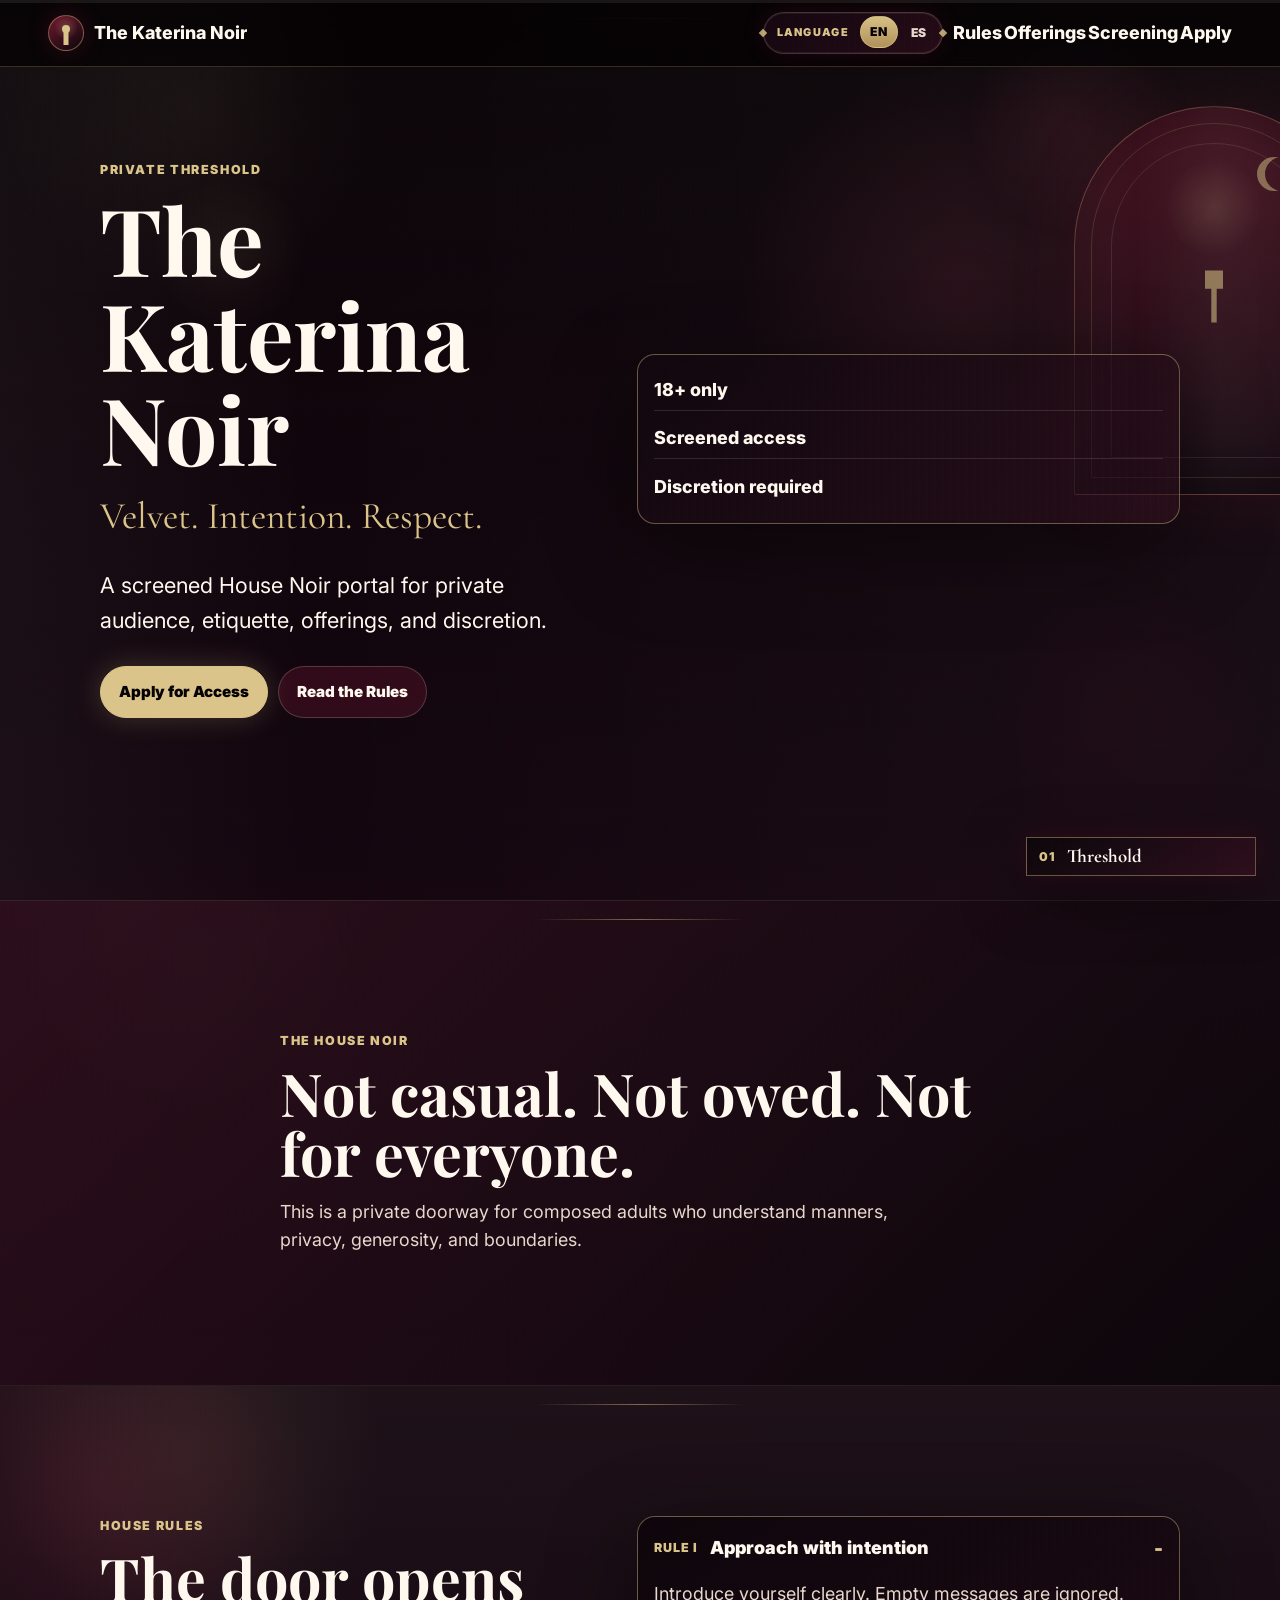
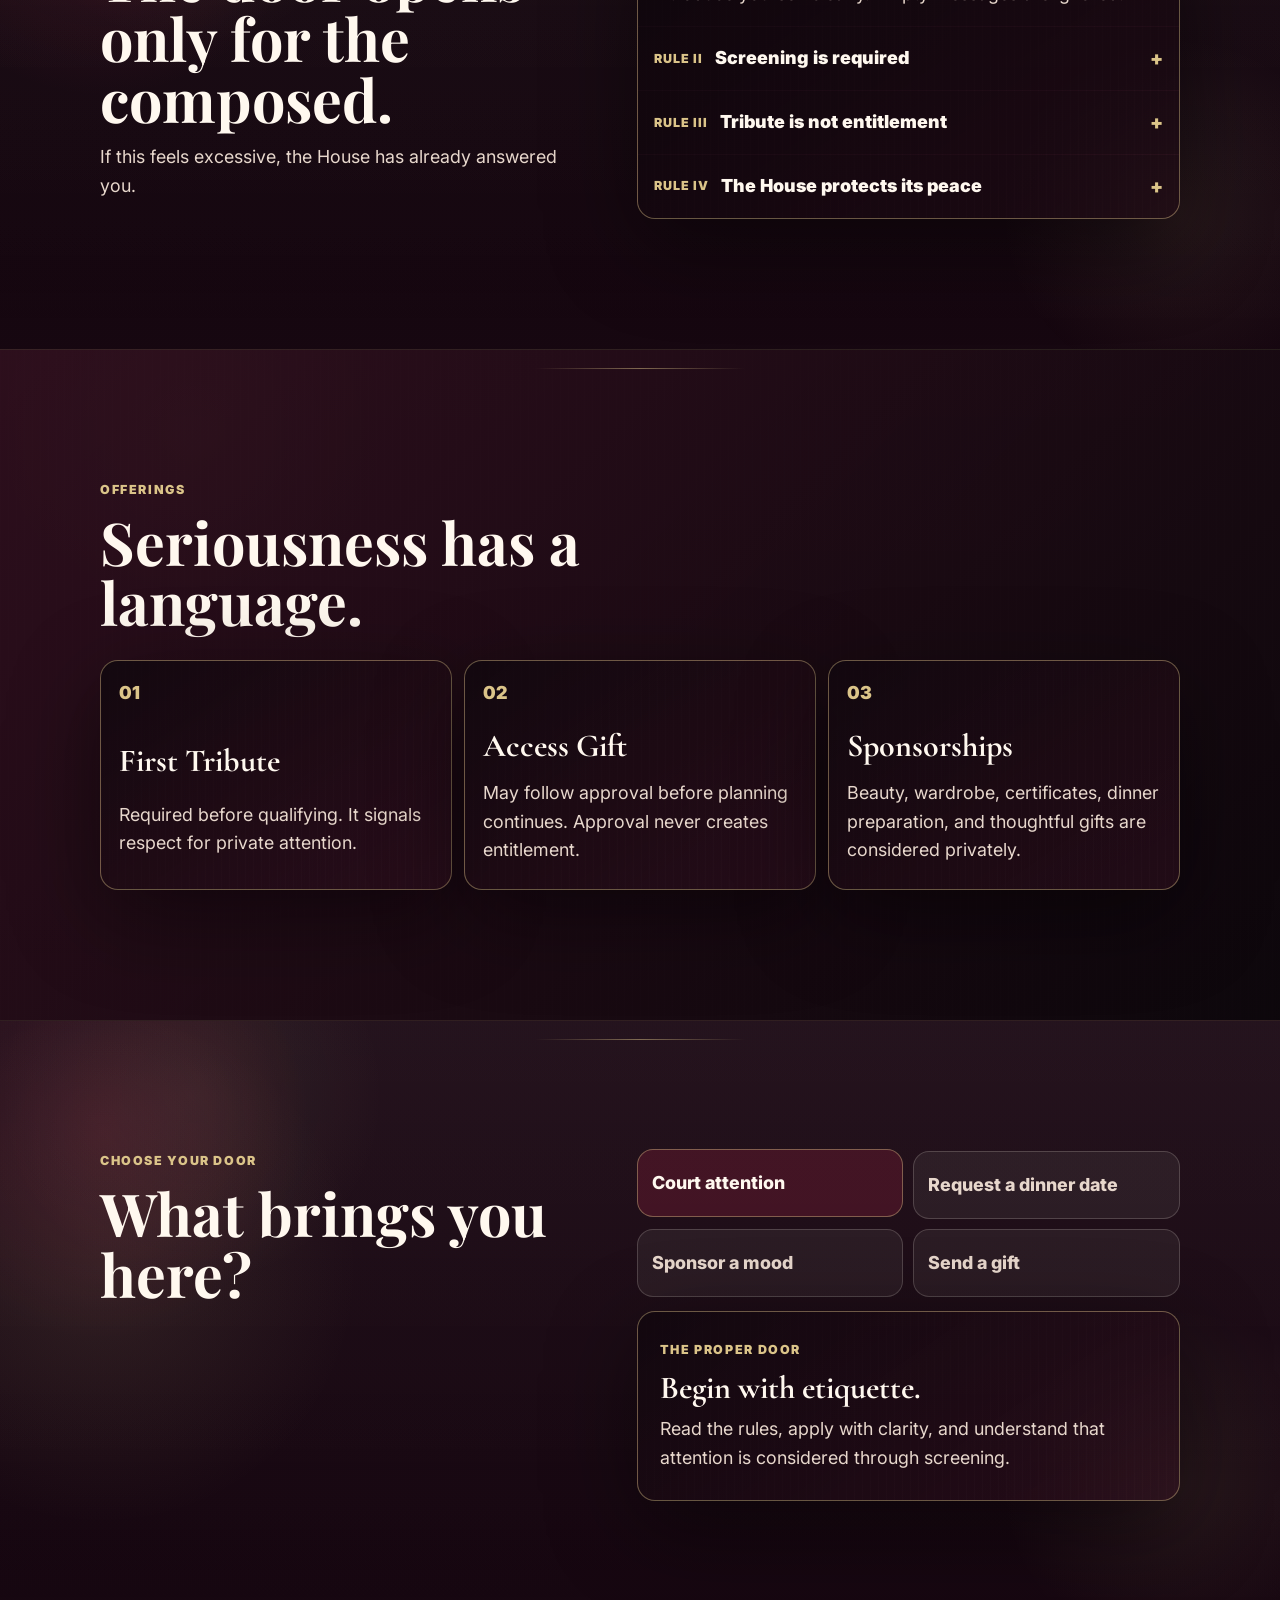
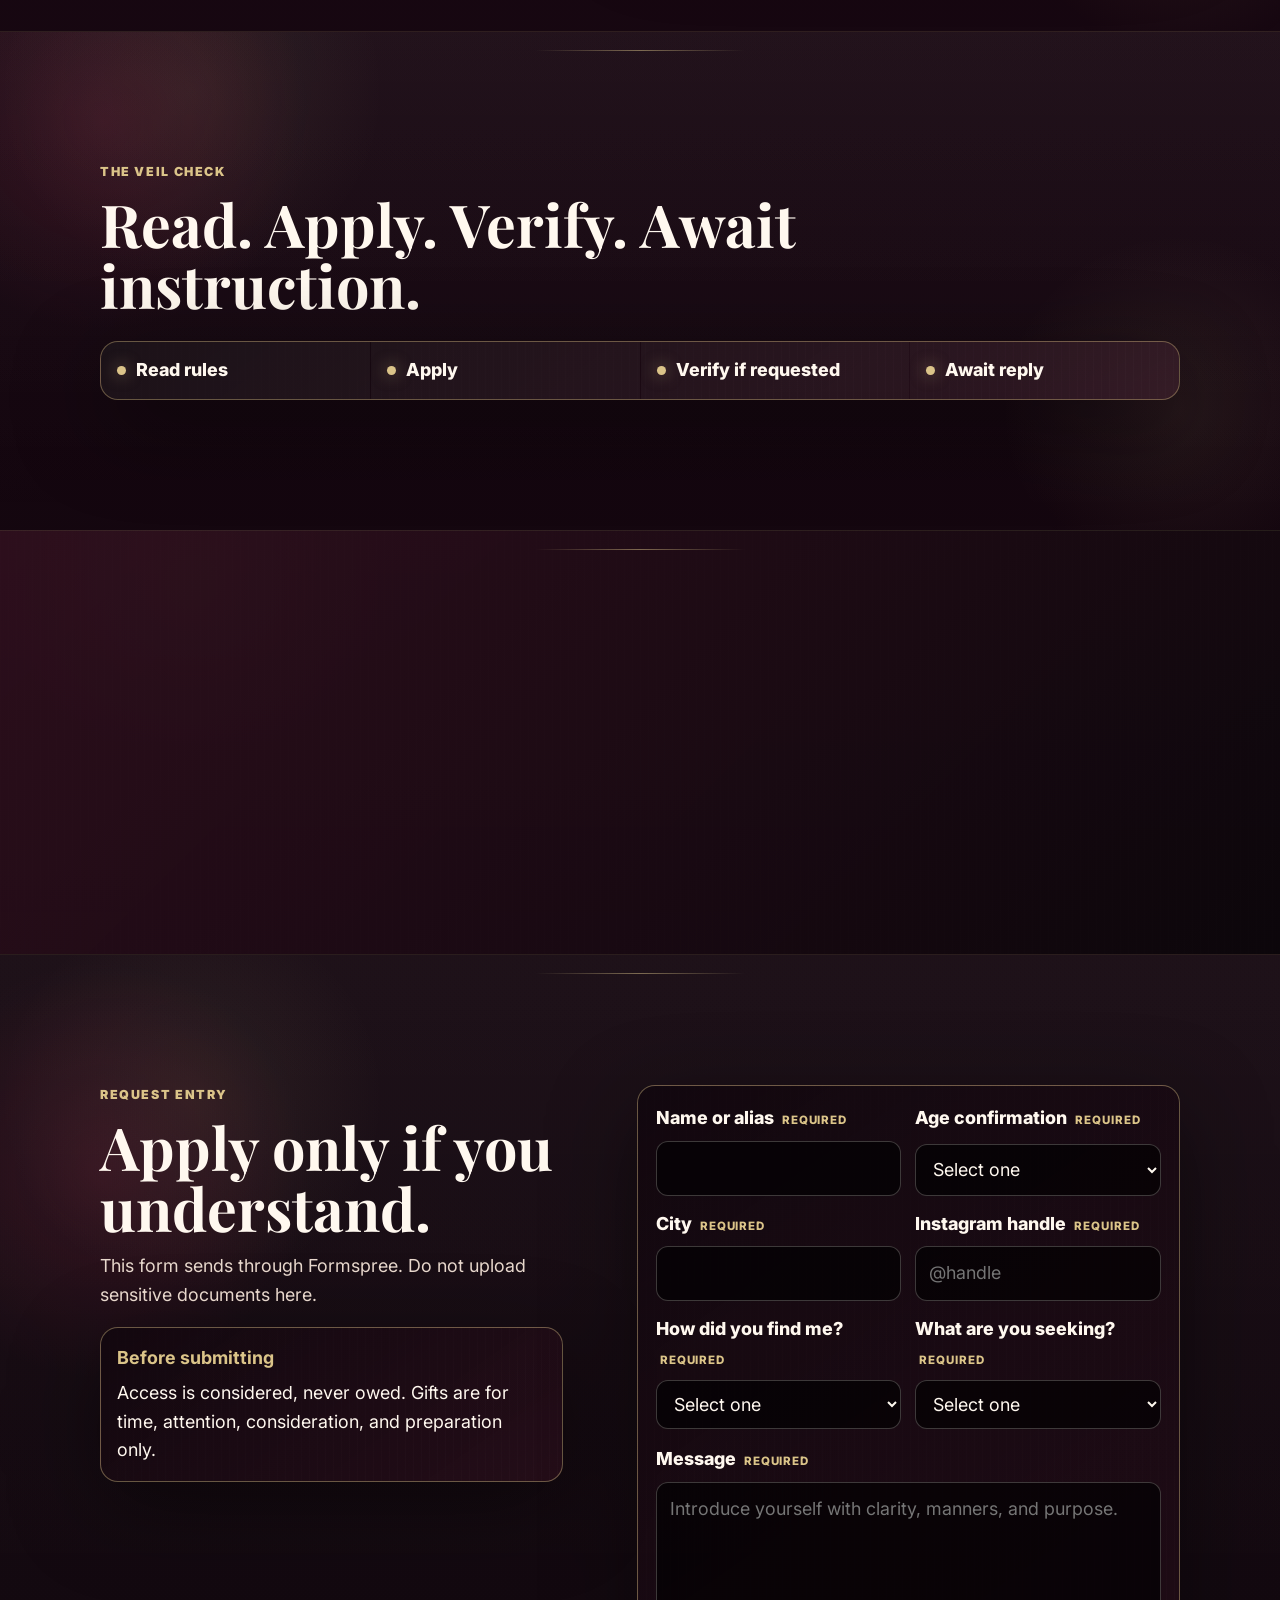
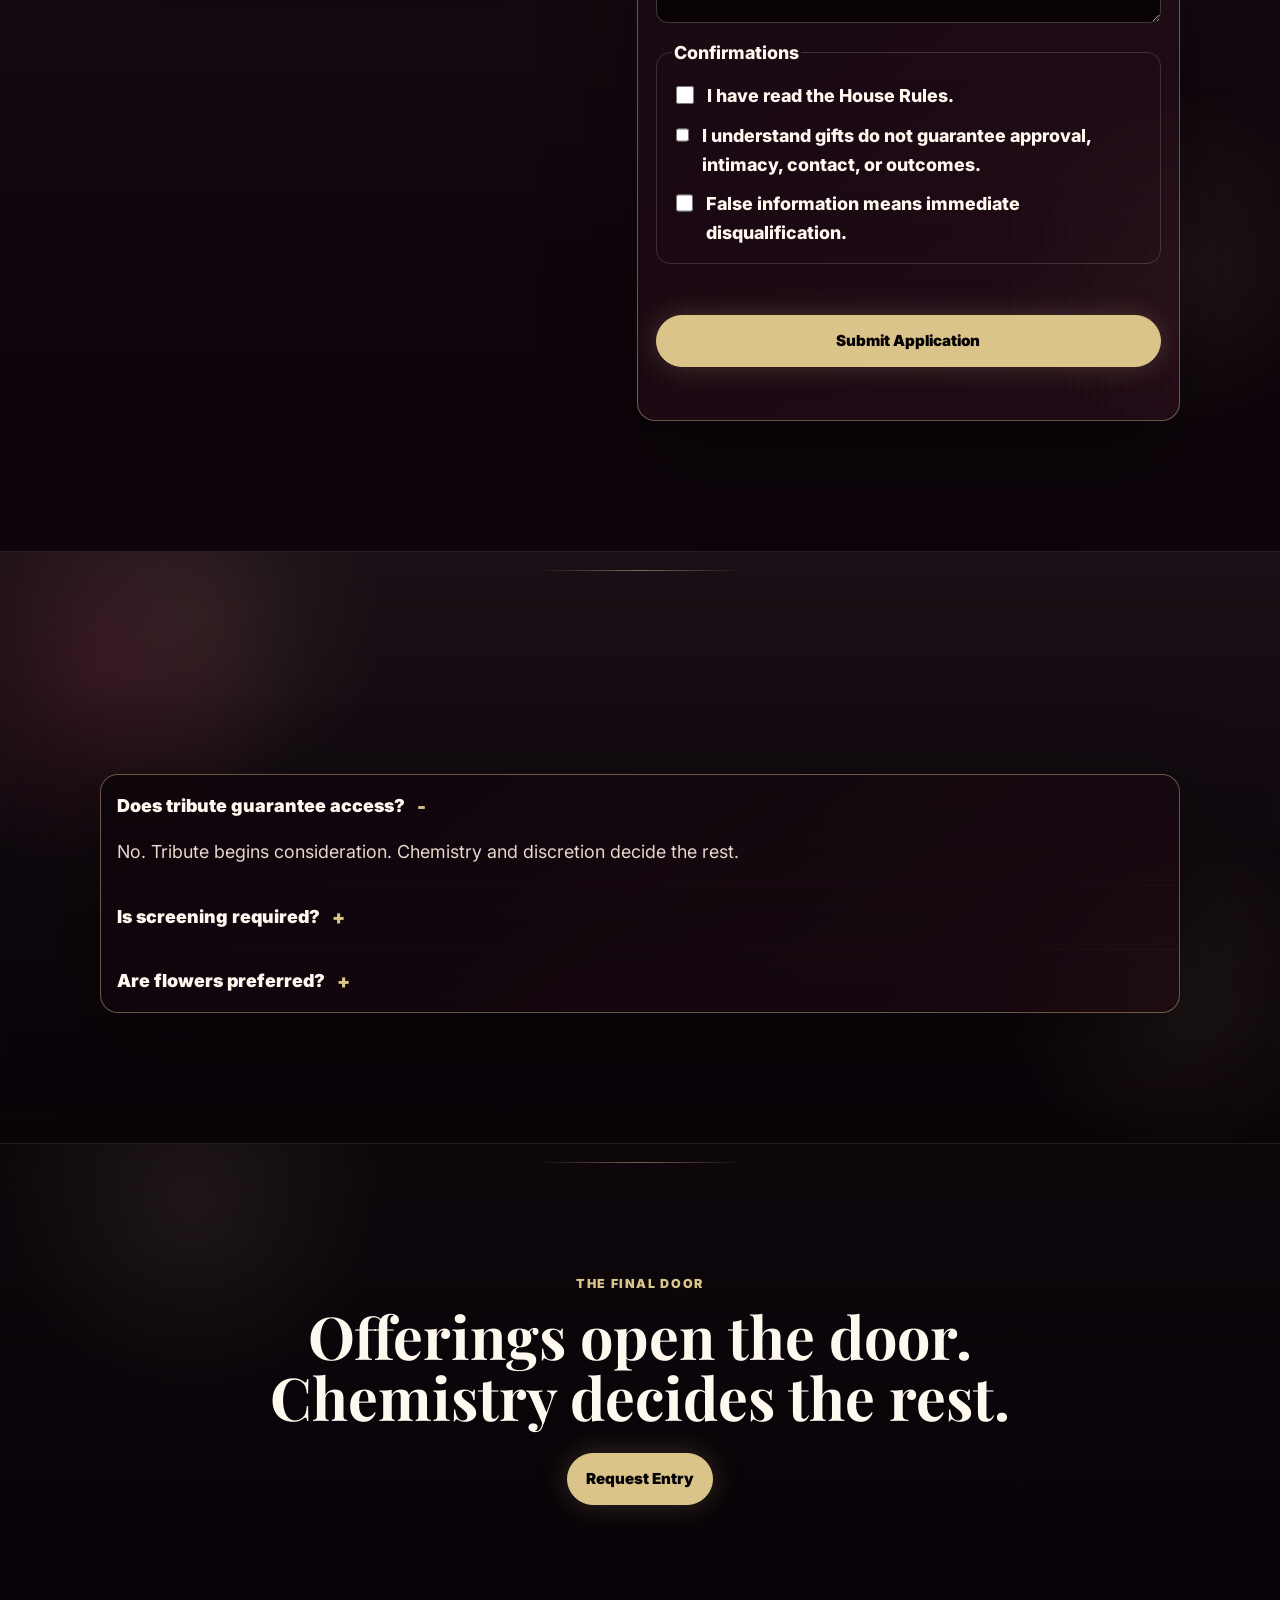
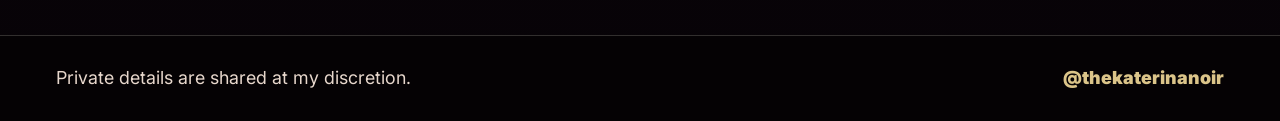
==== commit 17cdf86b: "Add files via upload" ====
--- a/index.html
+++ b/index.html
@@ -231,7 +231,7 @@
         </div>
       </section>
 
-      <section class="scene intention-scene" id="intention" data-room-label="Intention" data-room-label-es="Intencion" aria-labelledby="intention-title">
+      <section class="scene intention-scene" id="intention" data-room-label="Intention" data-room-label-es="Intención" aria-labelledby="intention-title">
         <div class="section-shell intention-layout">
           <div class="section-title reveal">
             <p class="eyebrow" data-i18n="intentionEyebrow">Choose your door</p>
@@ -264,7 +264,7 @@
         </div>
       </section>
 
-      <section class="scene privacy-scene" id="privacy" data-room-label="Boundaries" data-room-label-es="Limites" aria-labelledby="privacy-title">
+      <section class="scene privacy-scene" id="privacy" data-room-label="Boundaries" data-room-label-es="Límites" aria-labelledby="privacy-title">
         <div class="section-shell compact-copy reveal">
           <p class="eyebrow" data-i18n="privacyEyebrow">Boundaries</p>
           <h2 id="privacy-title" data-i18n="privacyTitle">The ritual has limits.</h2>
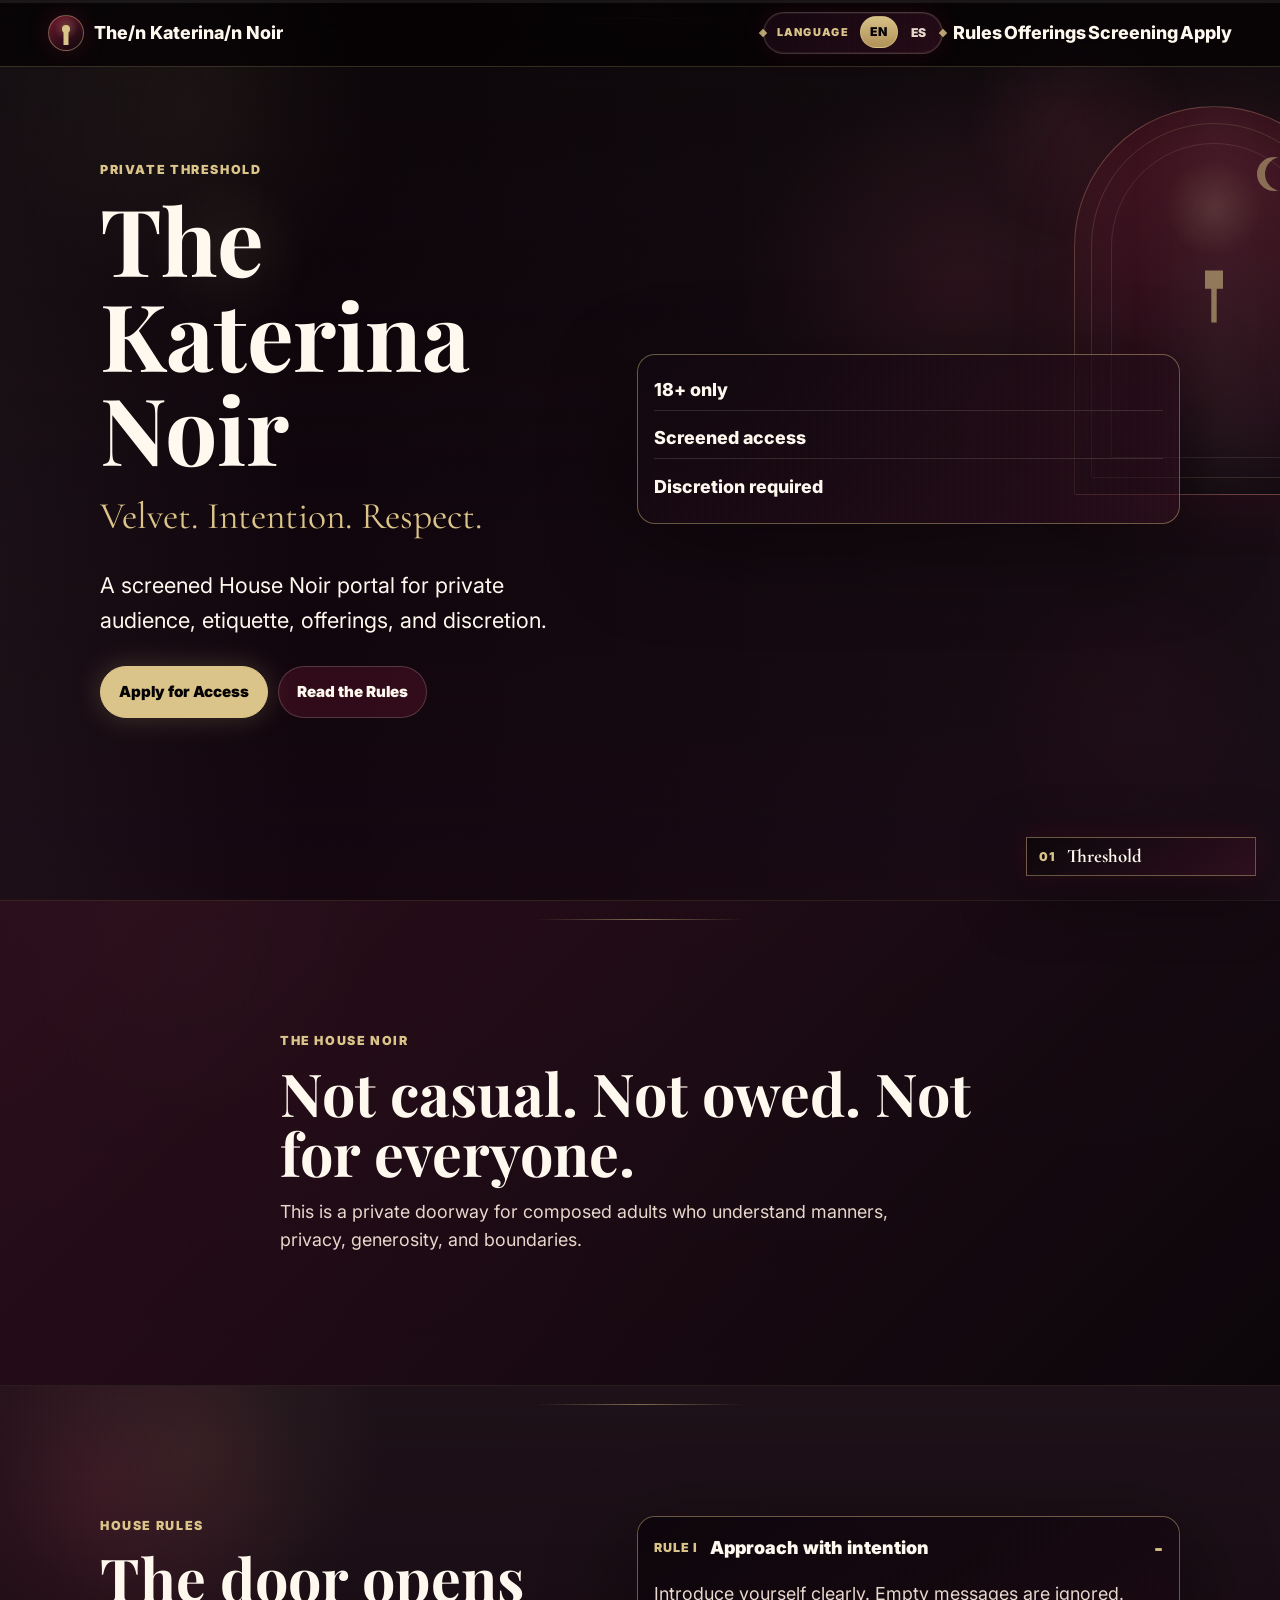
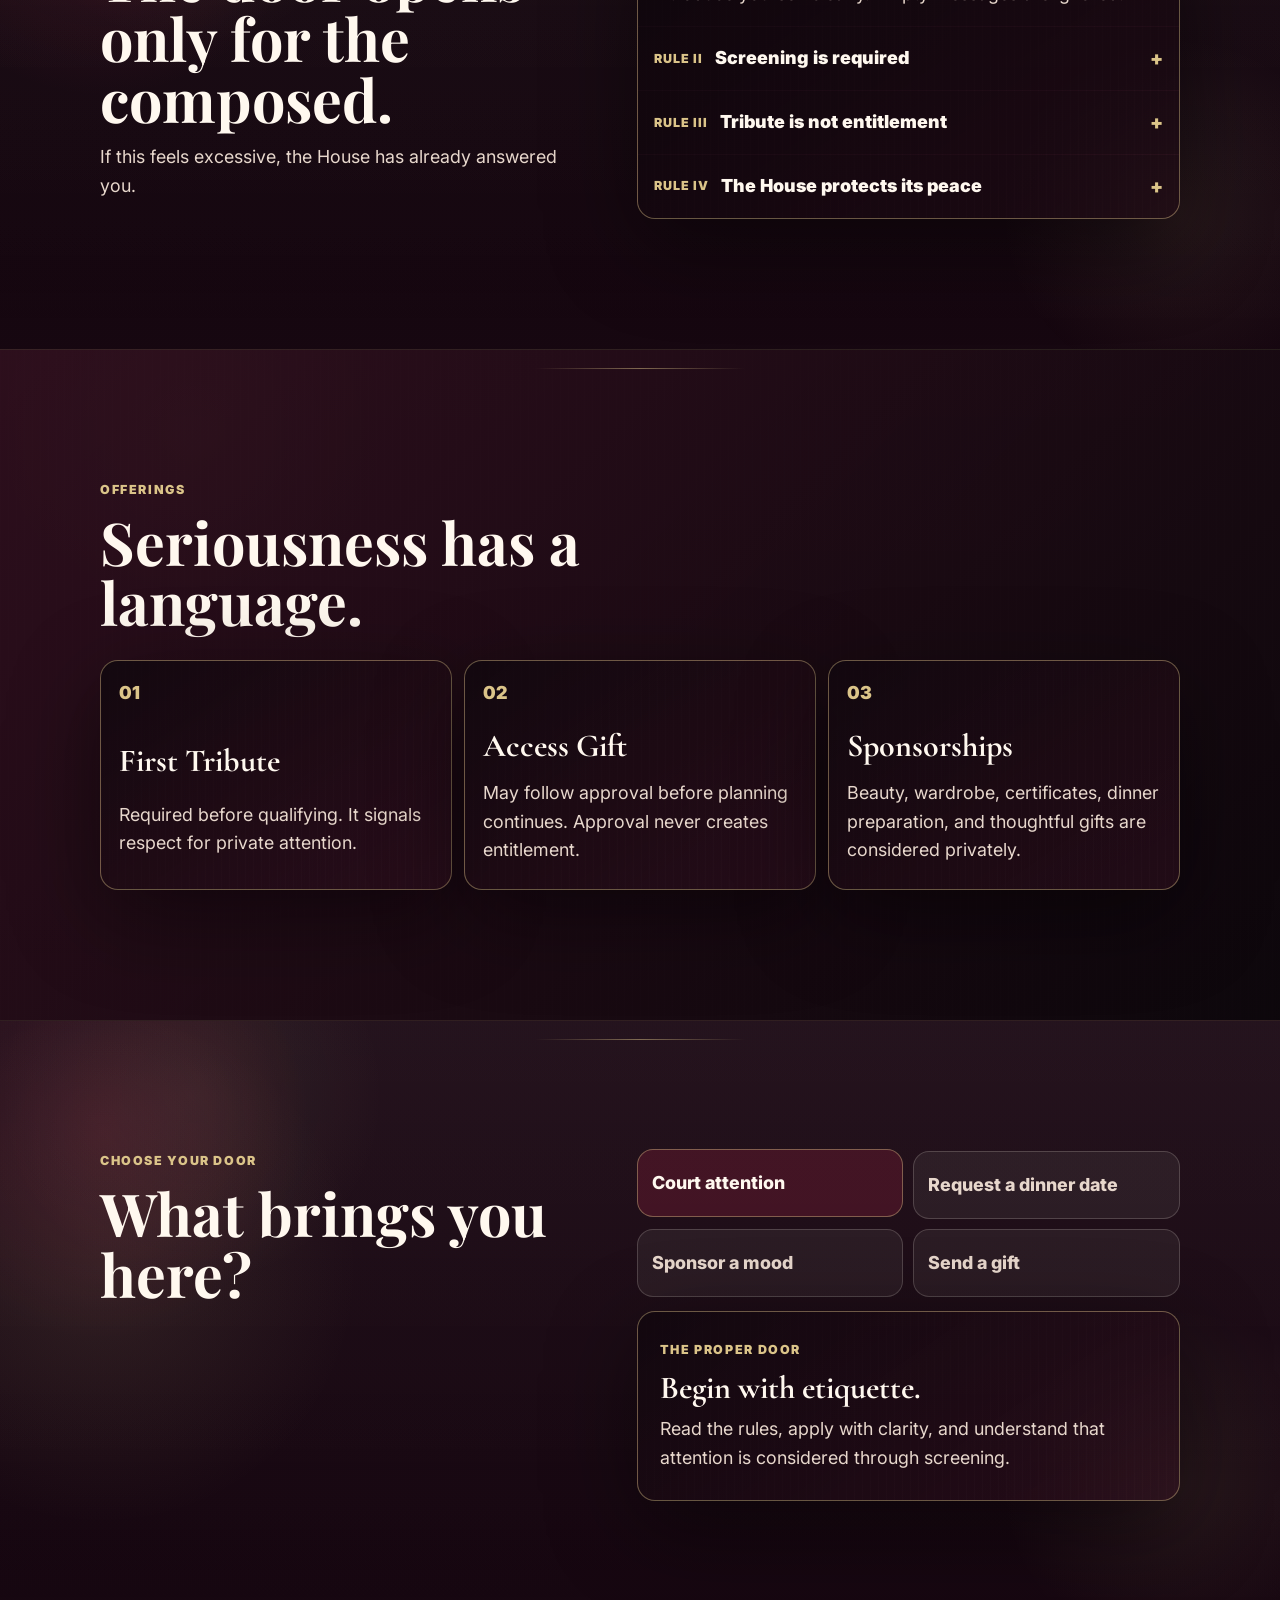
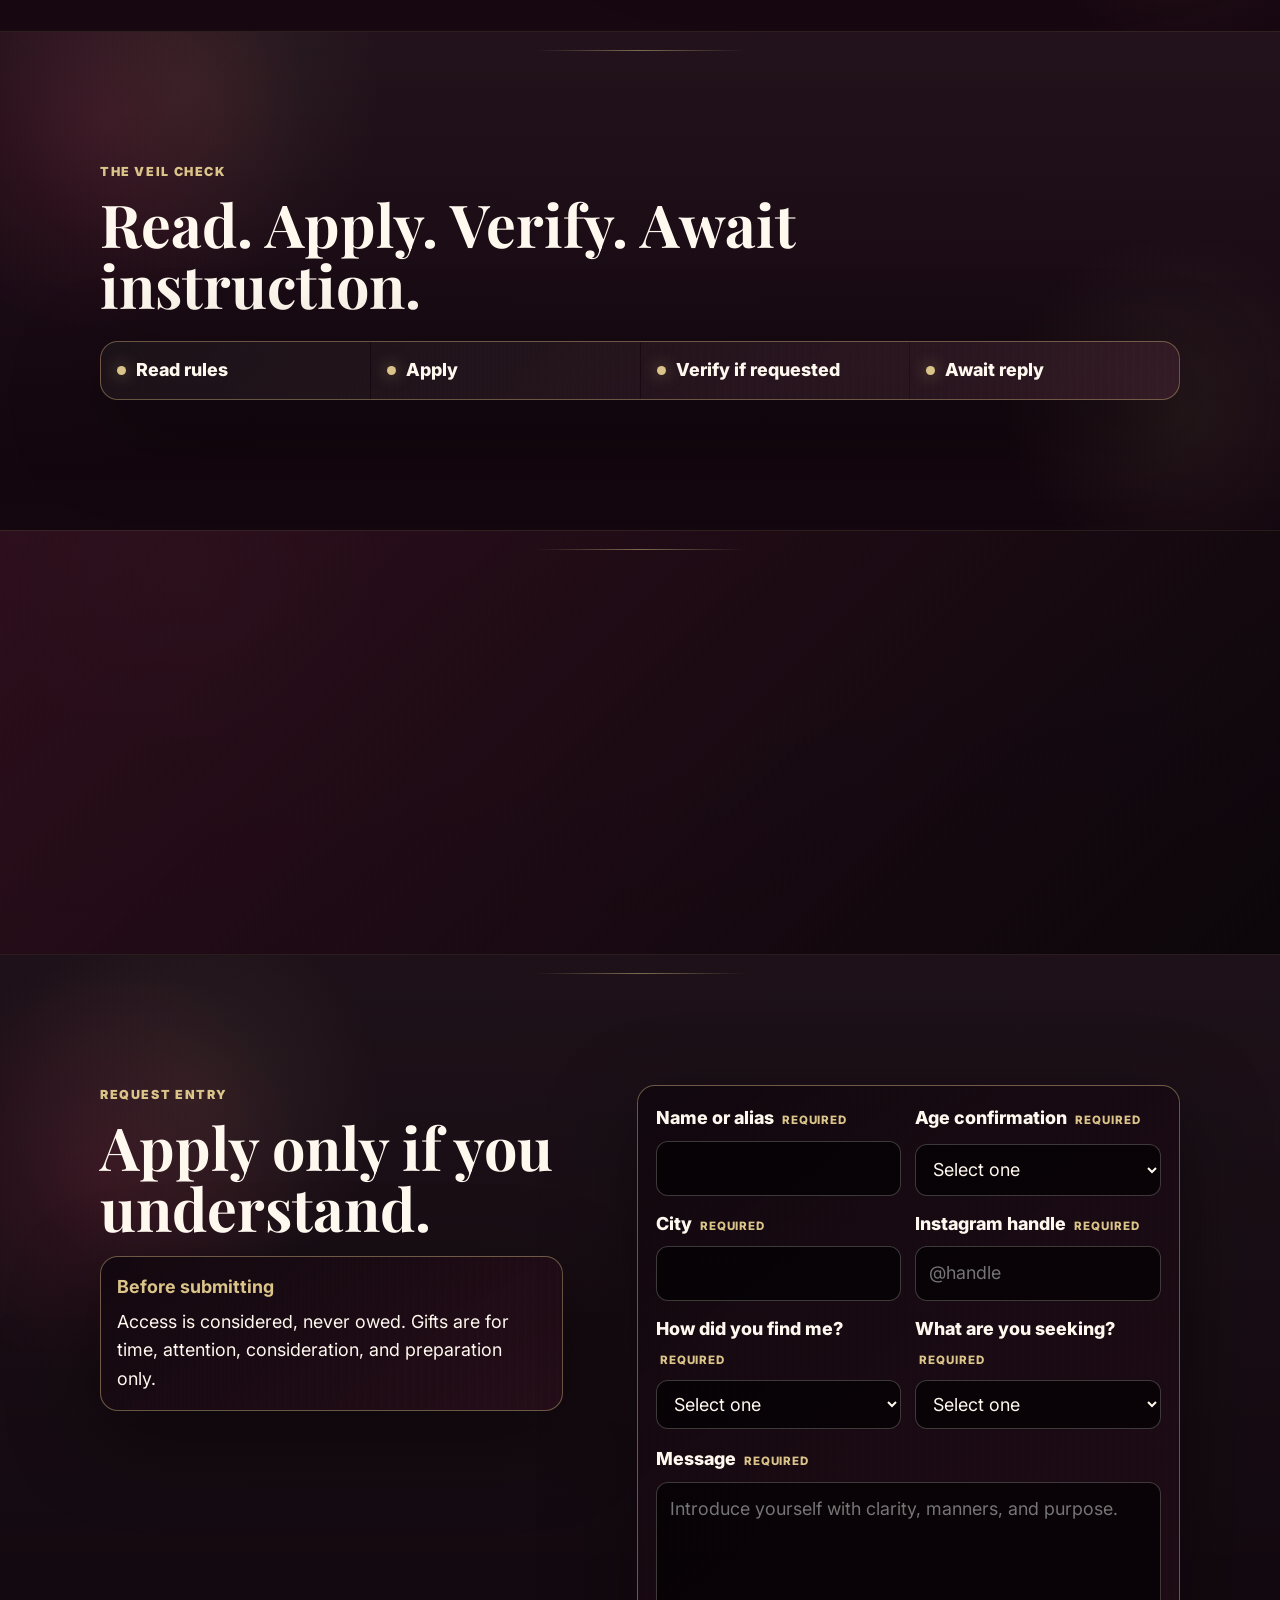
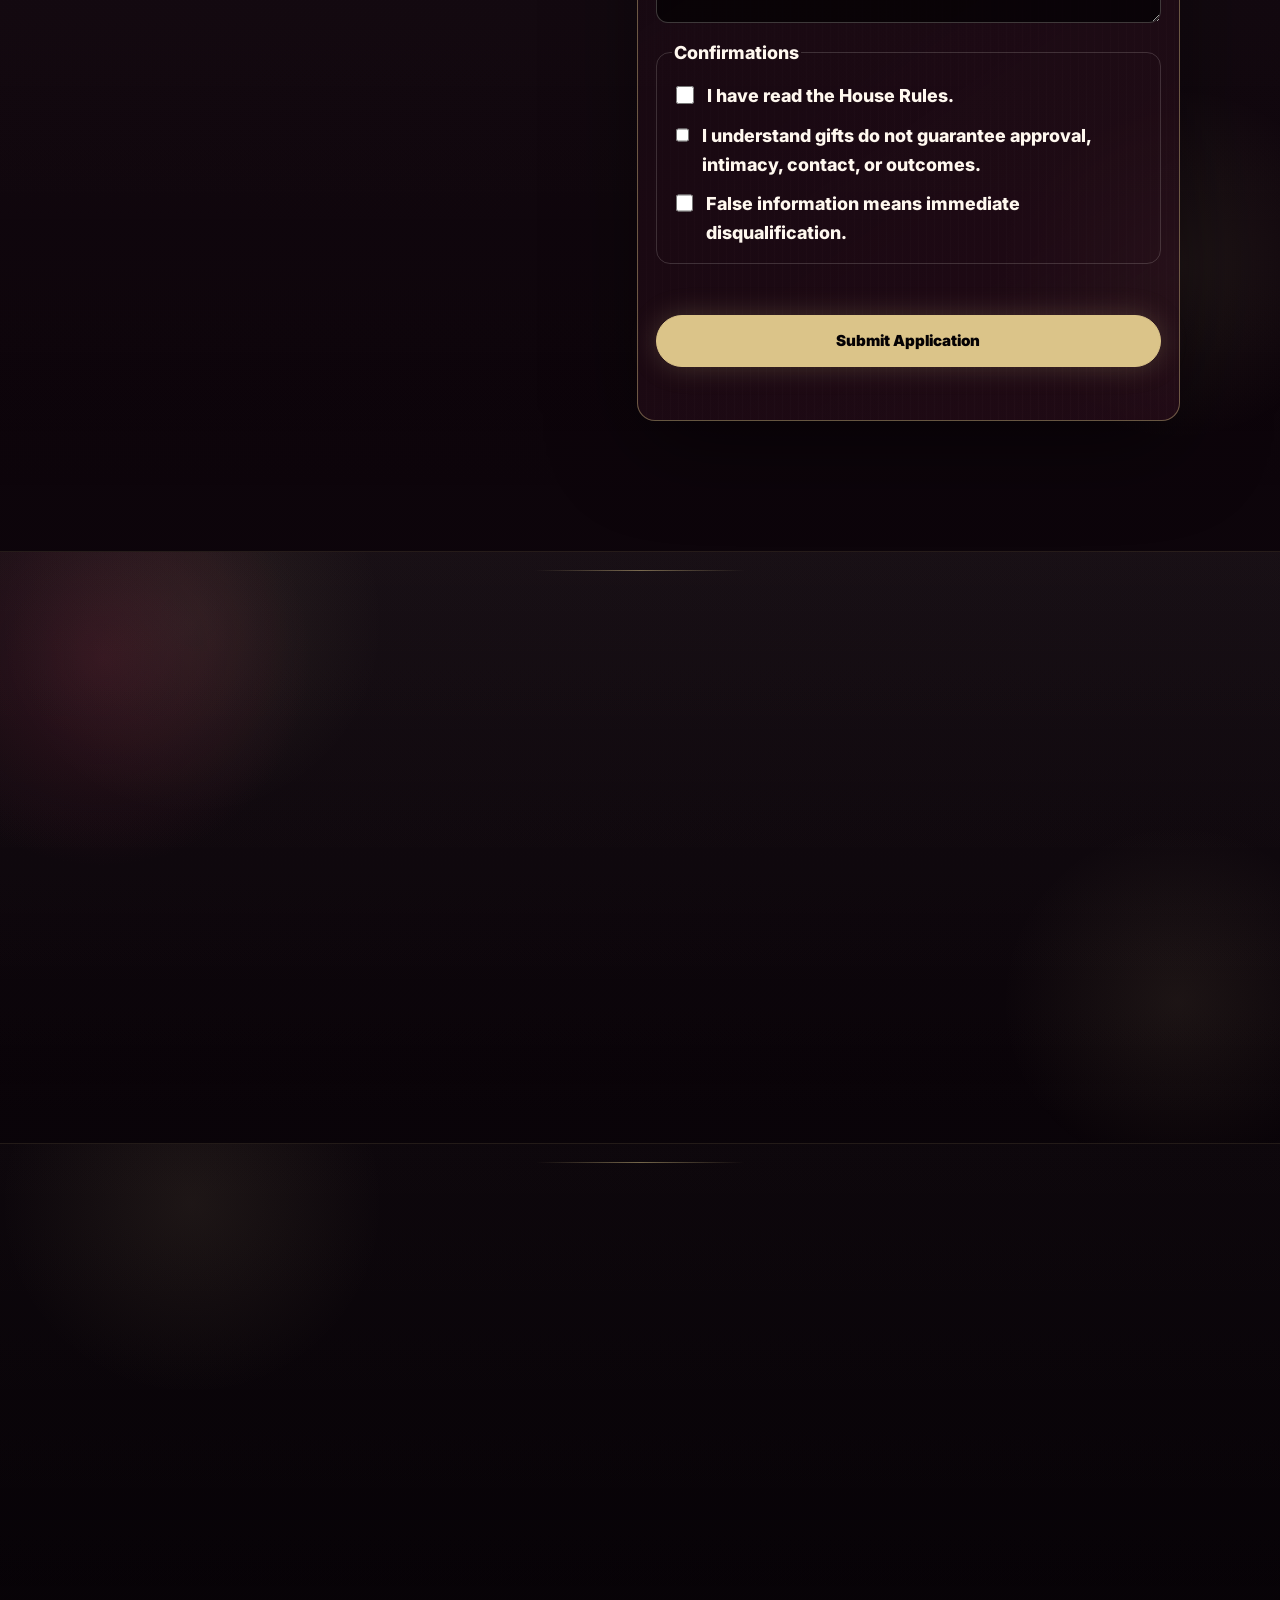
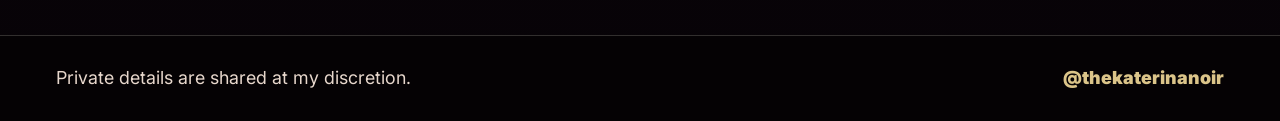
==== commit 41b0fd11: "Update index.html" ====
--- a/index.html
+++ b/index.html
@@ -93,7 +93,7 @@
     <header class="site-header" data-header>
       <a class="brand" href="#threshold" aria-label="The Katerina Noir home" data-i18n-aria="brandHome">
         <span class="brand-seal" aria-hidden="true"></span>
-        <span>The Katerina Noir</span>
+        <span>The/n Katerina/n Noir</span>
       </a>
 
       <div class="language-toggle" aria-label="Language selector" data-i18n-aria="languageSelector">
@@ -277,7 +277,6 @@
           <div class="section-title reveal">
             <p class="eyebrow" data-i18n="applyEyebrow">Request Entry</p>
             <h2 id="apply-title" data-i18n="applyTitle">Apply only if you understand.</h2>
-            <p data-i18n="applyCopy">This form sends through Formspree. Do not upload sensitive documents here.</p>
             <div class="notice">
               <strong data-i18n="noticeTitle">Before submitting</strong>
               <span data-i18n="noticeCopy">Access is considered, never owed. Gifts are for time, attention, consideration, and preparation only.</span>
@@ -327,7 +326,7 @@
                 <select id="seeking" name="seeking" required aria-required="true">
                   <option value="" data-i18n="selectOne">Select one</option>
                   <option data-i18n="seekAttention">To court your attention</option>
-                  <option data-i18n="seekDate">To request a dinner date by application</option>
+                  <option data-i18n="seekDate">To request social engagement</option>
                   <option data-i18n="seekSponsor">To sponsor a look or ritual preparation</option>
                   <option data-i18n="seekGift">To send a thoughtful gift</option>
                 </select>
@@ -371,8 +370,8 @@
               <div class="accordion-panel"><p data-i18n="faqTwoA">Yes. Screening protects both sides before private details are discussed.</p></div>
             </article>
             <article class="accordion-item">
-              <button type="button" aria-expanded="false" data-i18n="faqThreeQ">Are flowers preferred?</button>
-              <div class="accordion-panel"><p data-i18n="faqThreeA">Flowers are not preferred. Certificates, perfume, beauty rituals, books, candles, jewelry, wardrobe tributes, or dinner experiences align better with The House.</p></div>
+              <button type="button" aria-expanded="false" data-i18n="faqThreeQ">My Wishlist</button>
+              <div class="accordion-panel"><p data-i18n="faqThreeA">Flowers are not preferred. Certificates, perfume, beauty rituals, books, art supplies, candles, jewelry, wardrobe tributes, or dinner experiences align better with The House of Noir.</p></div>
             </article>
           </div>
         </div>
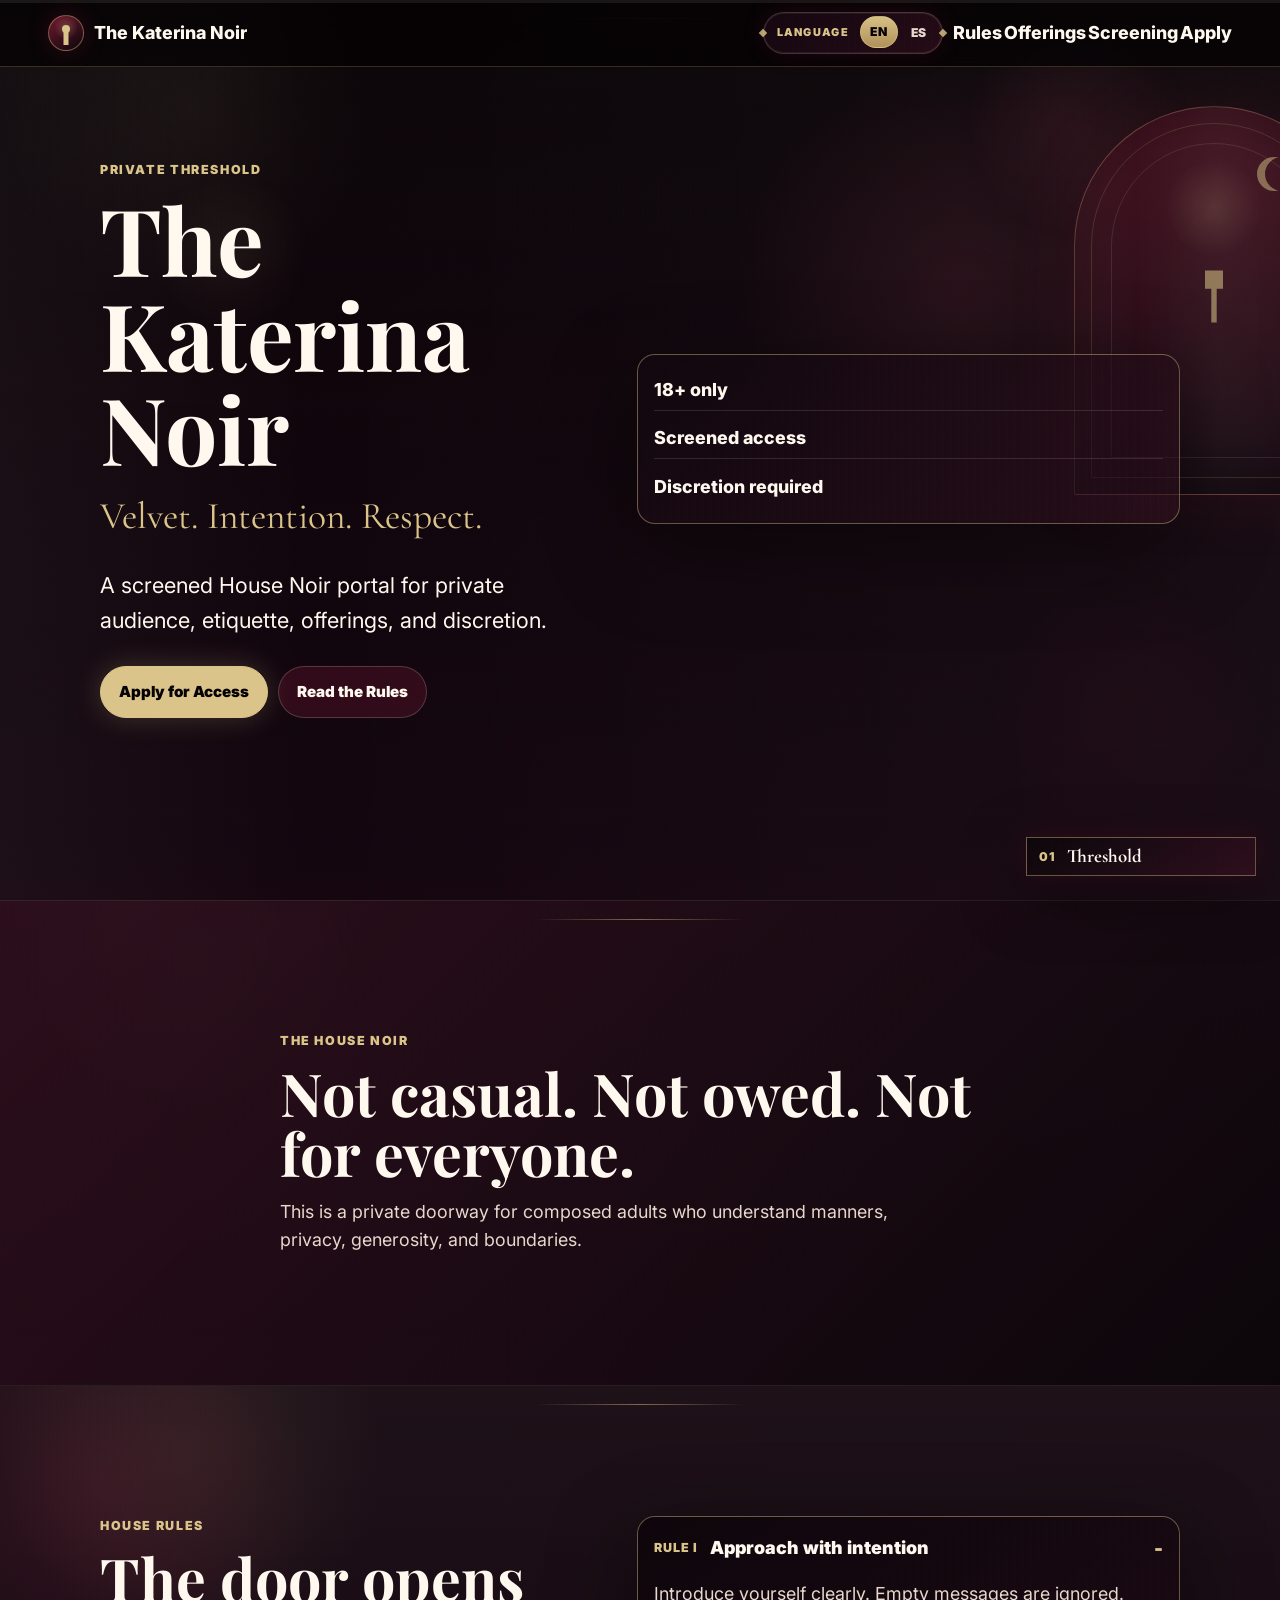
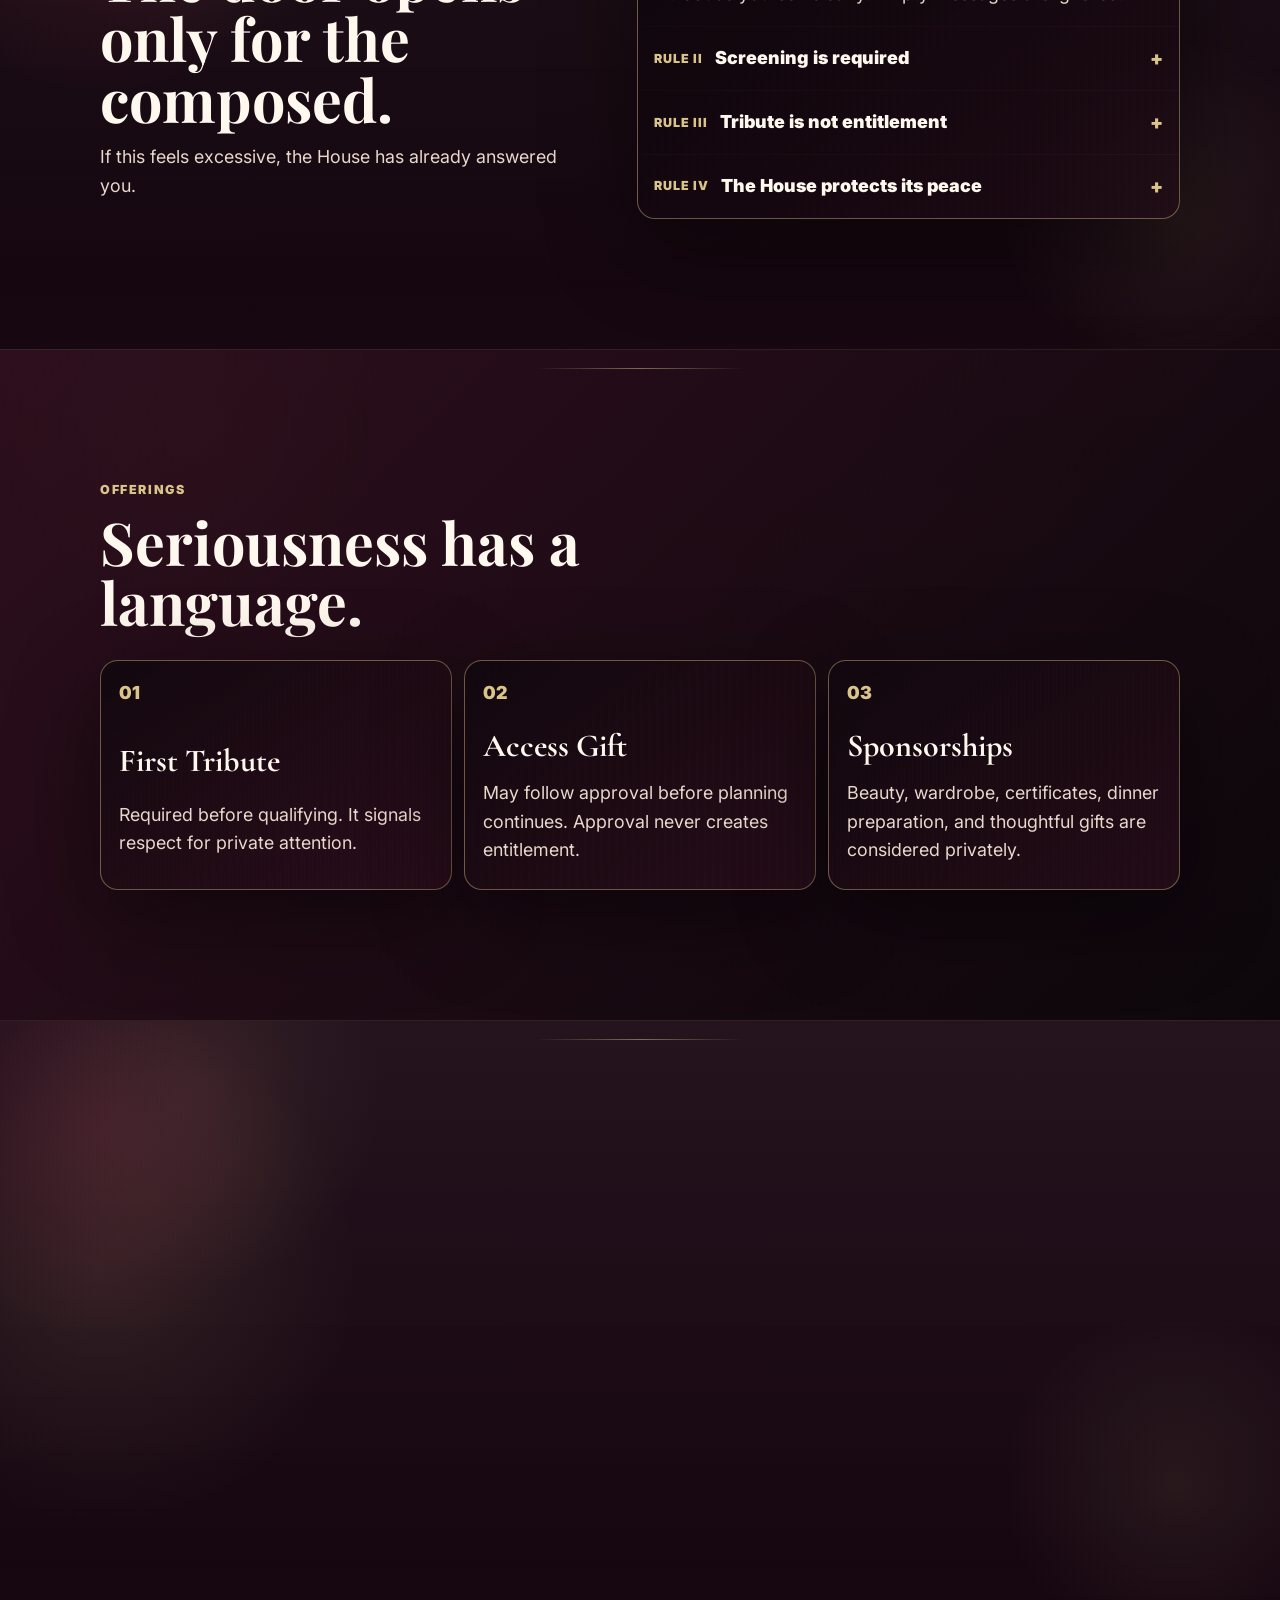
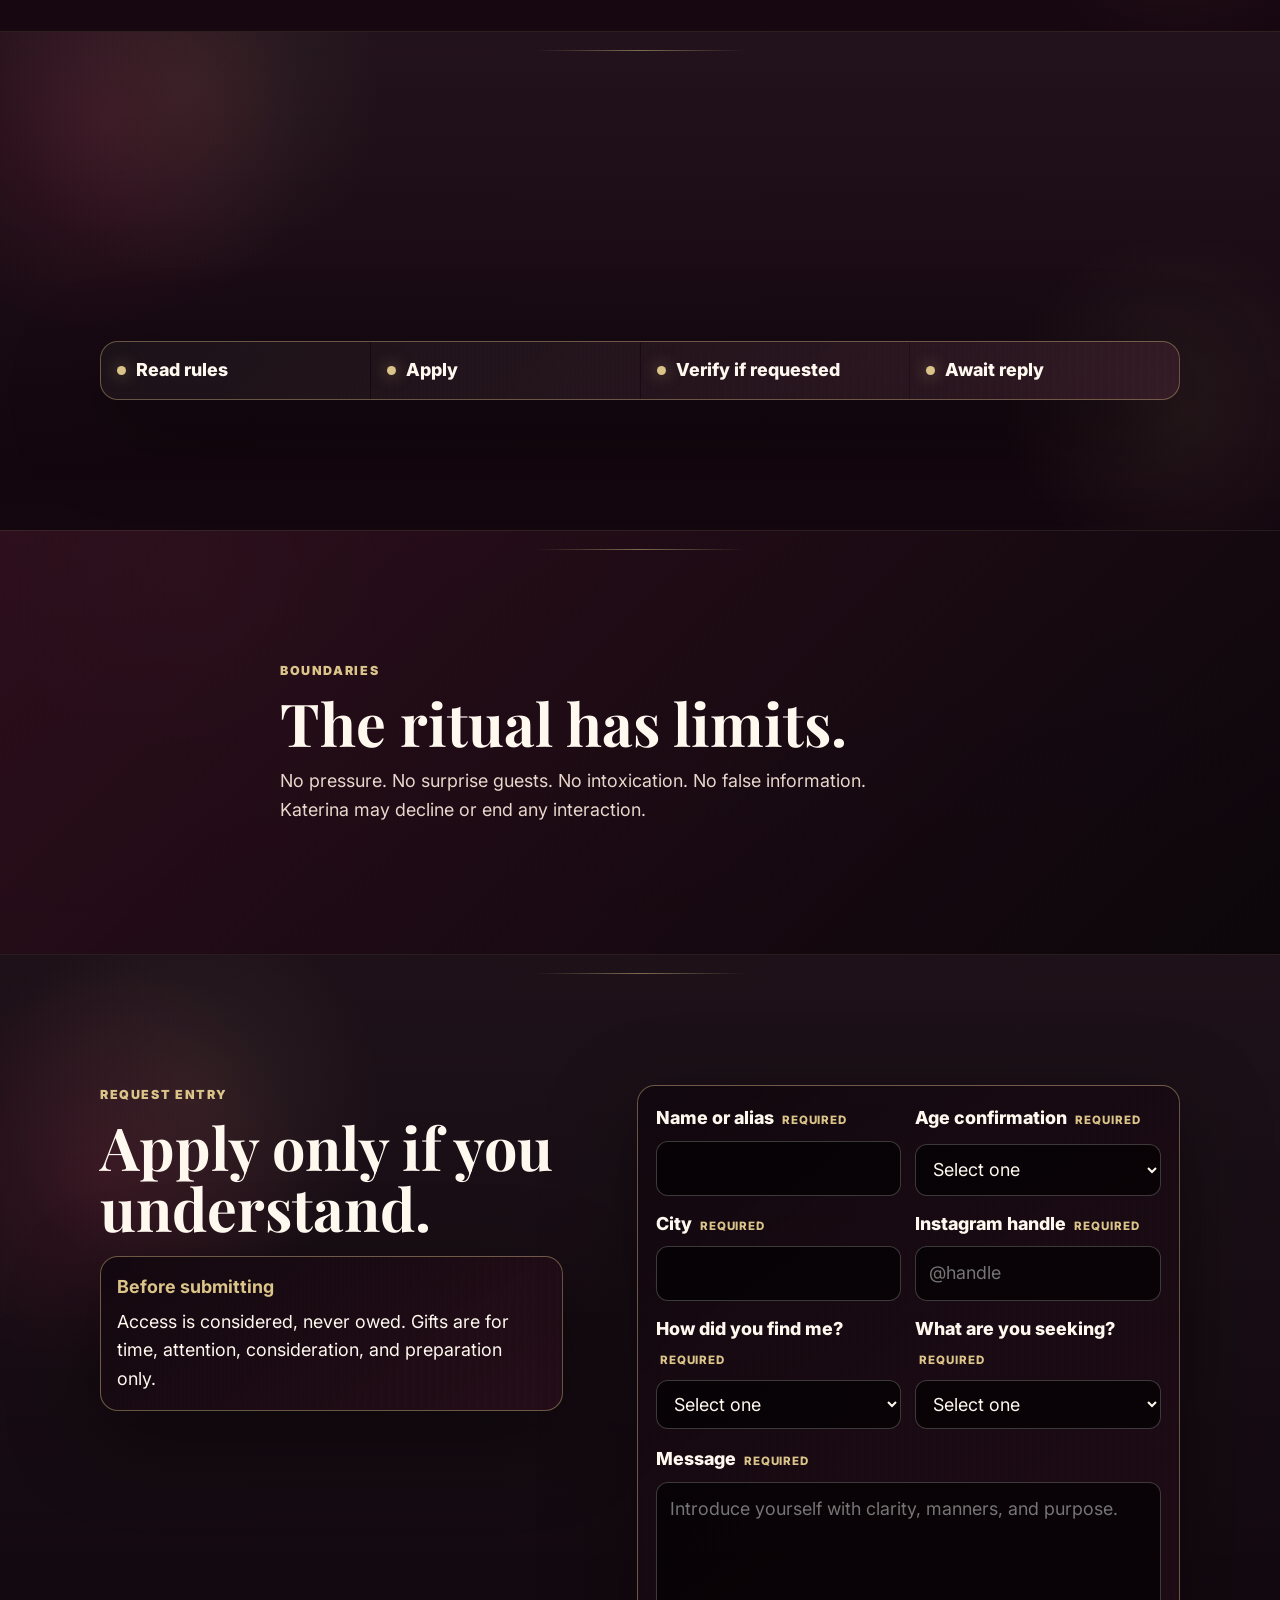
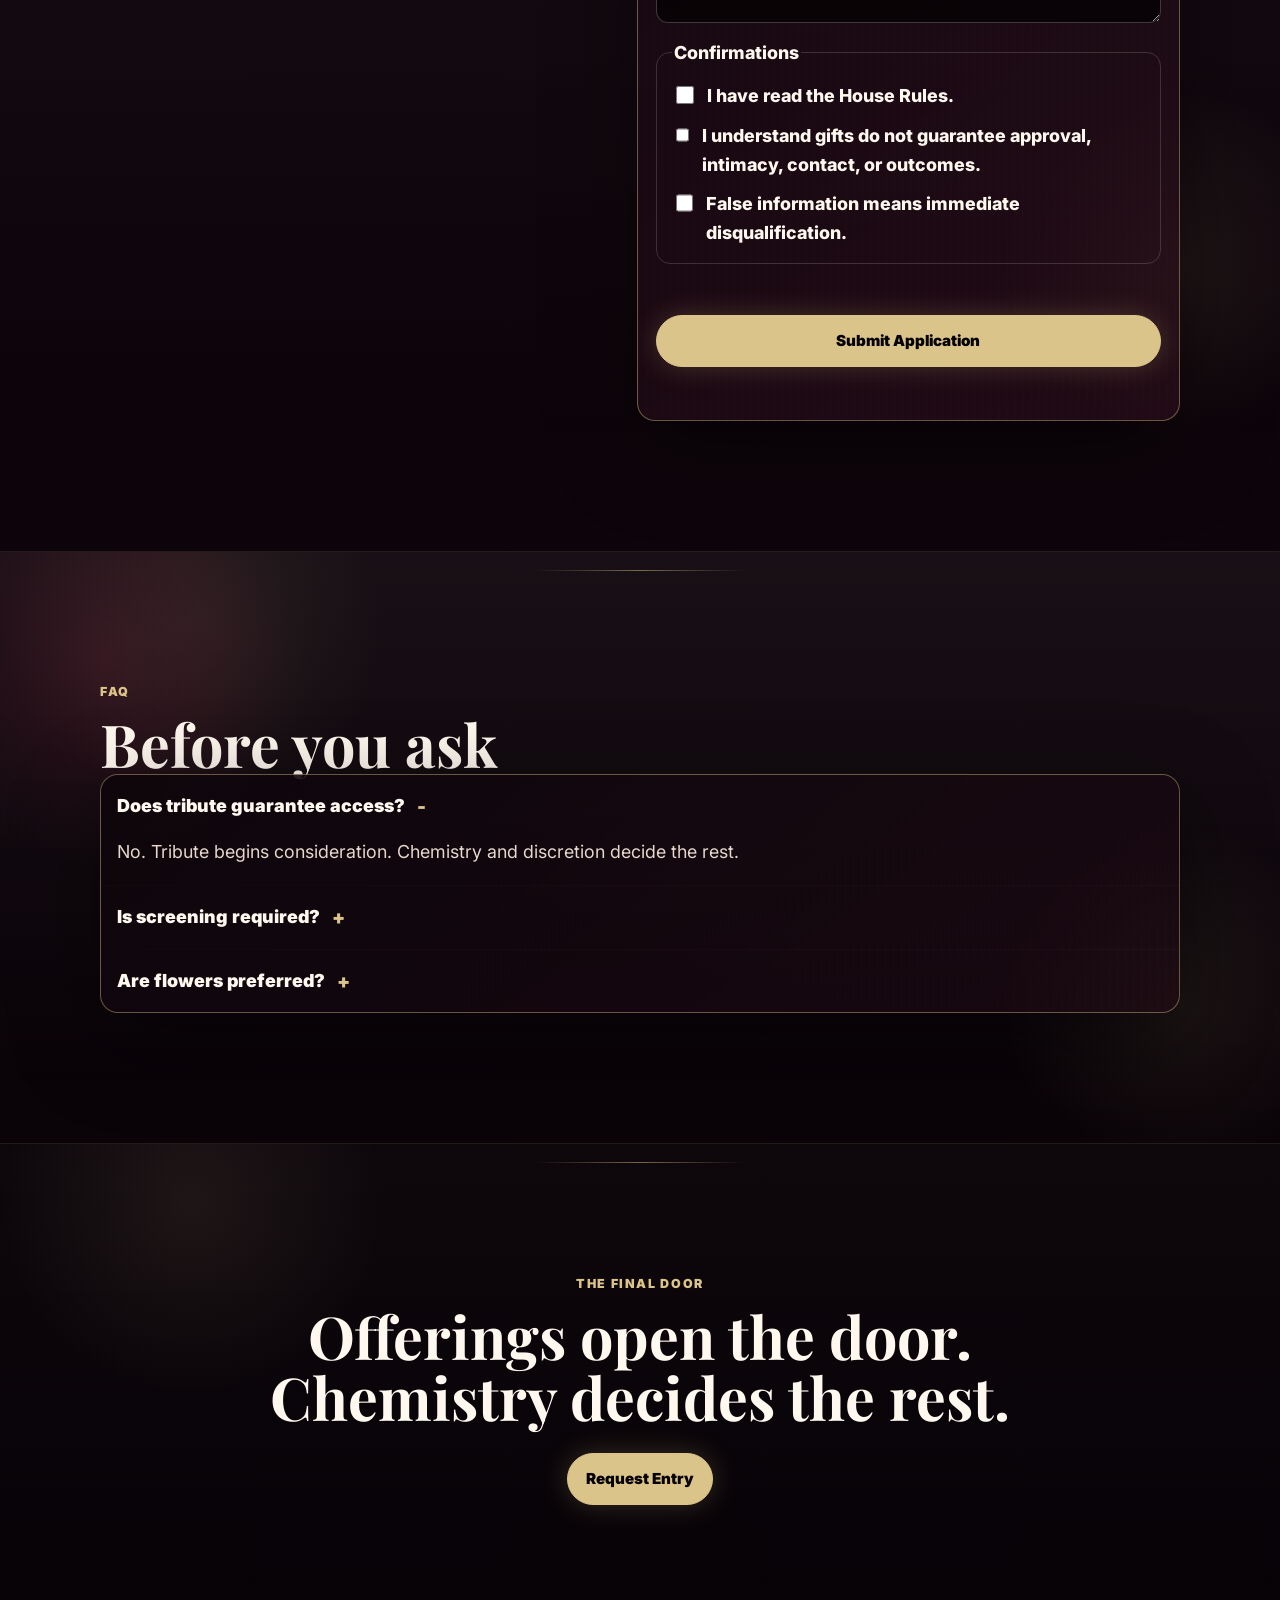
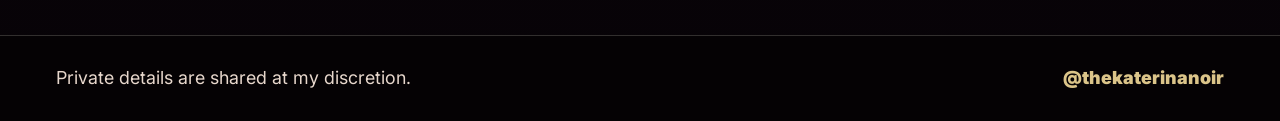
==== commit c4c6f912: "Update index.html" ====
--- a/index.html
+++ b/index.html
@@ -93,7 +93,11 @@
     <header class="site-header" data-header>
       <a class="brand" href="#threshold" aria-label="The Katerina Noir home" data-i18n-aria="brandHome">
         <span class="brand-seal" aria-hidden="true"></span>
-        <span>The/n Katerina/n Noir</span>
+        <span class="brand-title">
+          <span>The</span>
+          <span>Katerina</span>
+          <span>Noir</span>
+        </span>
       </a>
 
       <div class="language-toggle" aria-label="Language selector" data-i18n-aria="languageSelector">
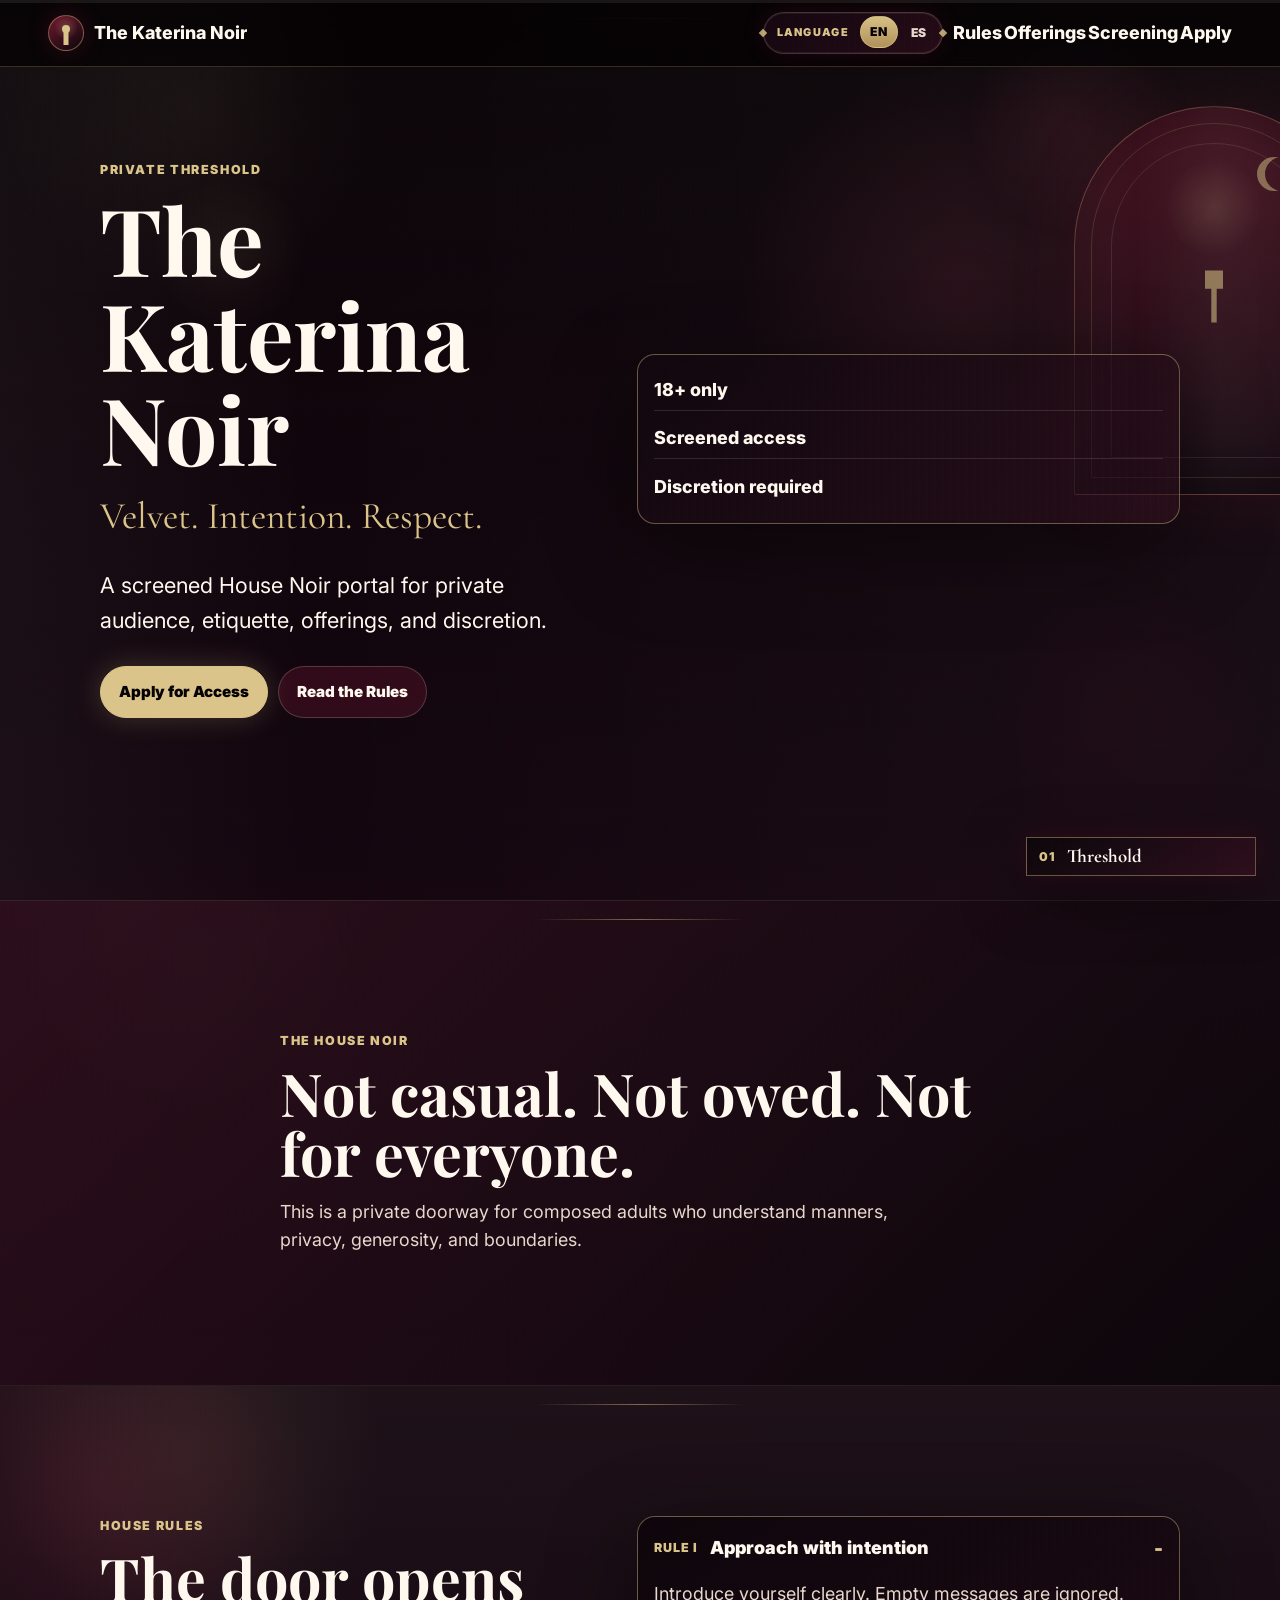
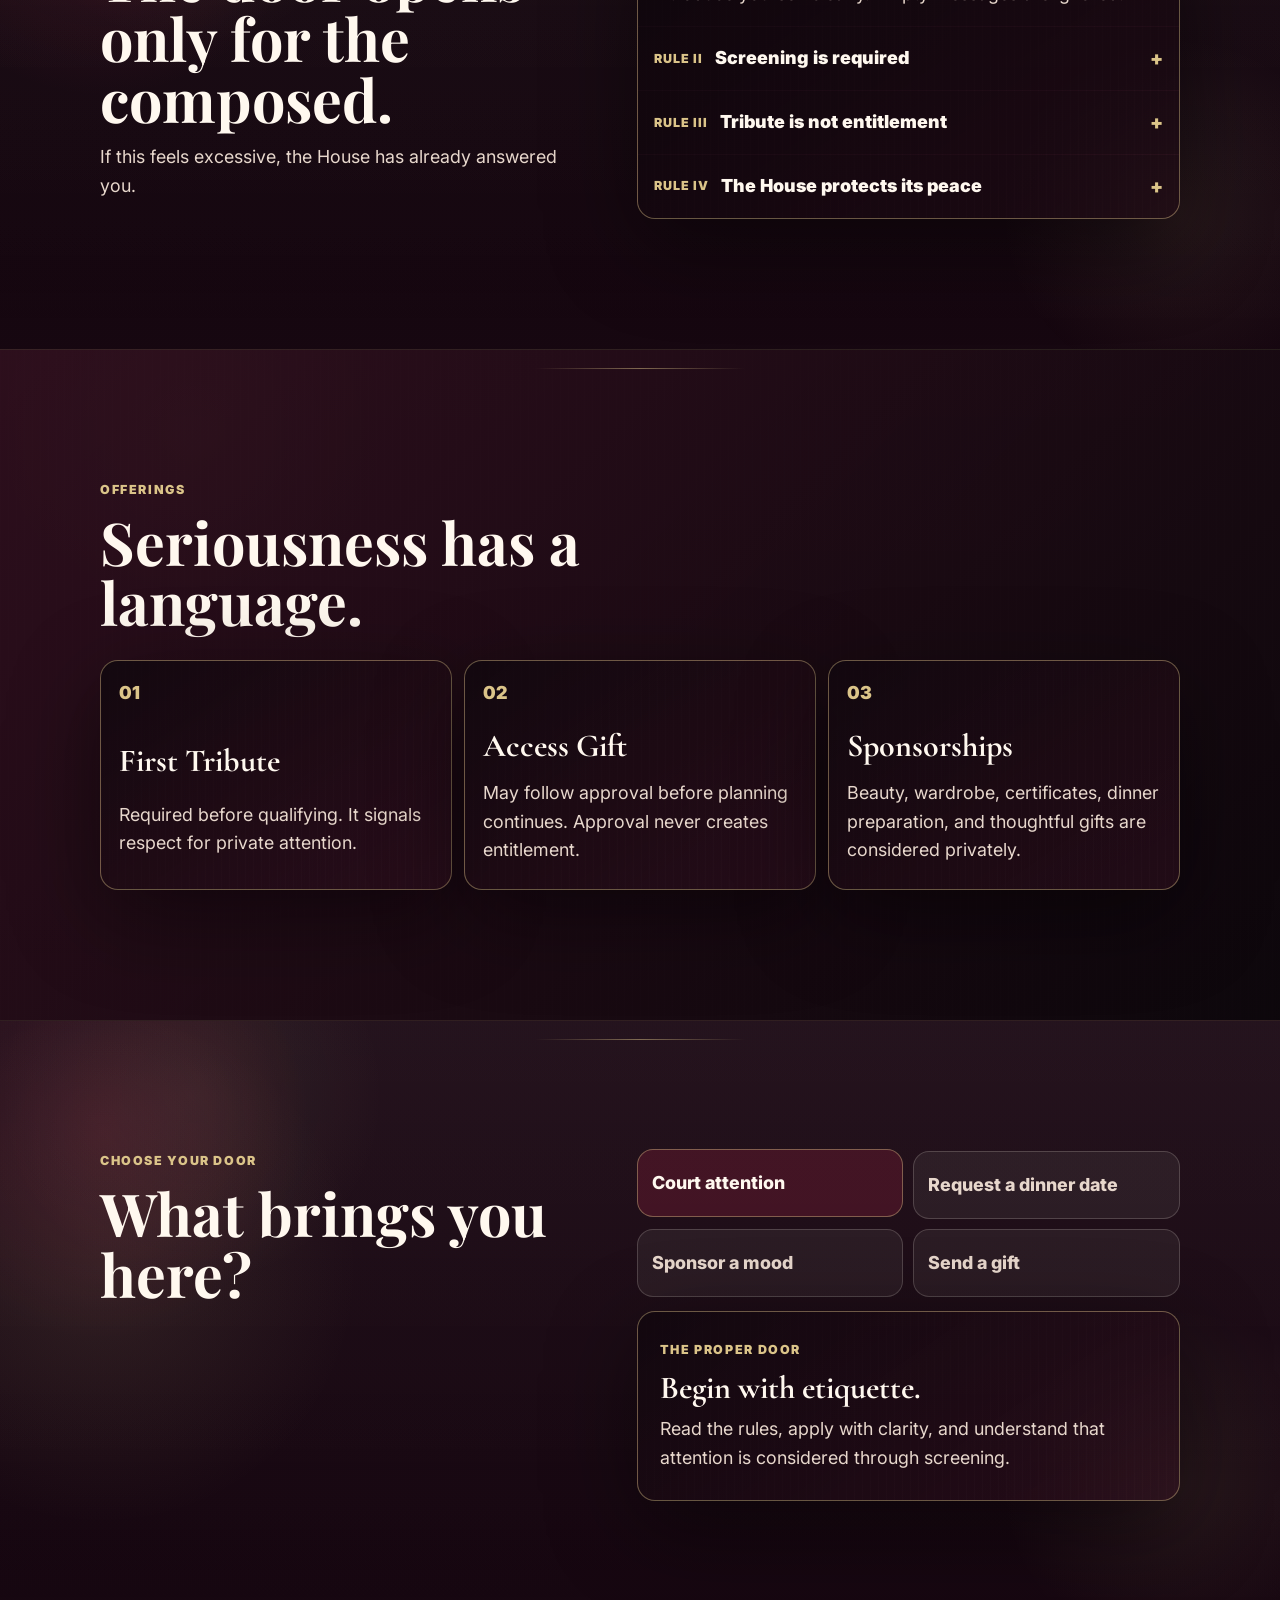
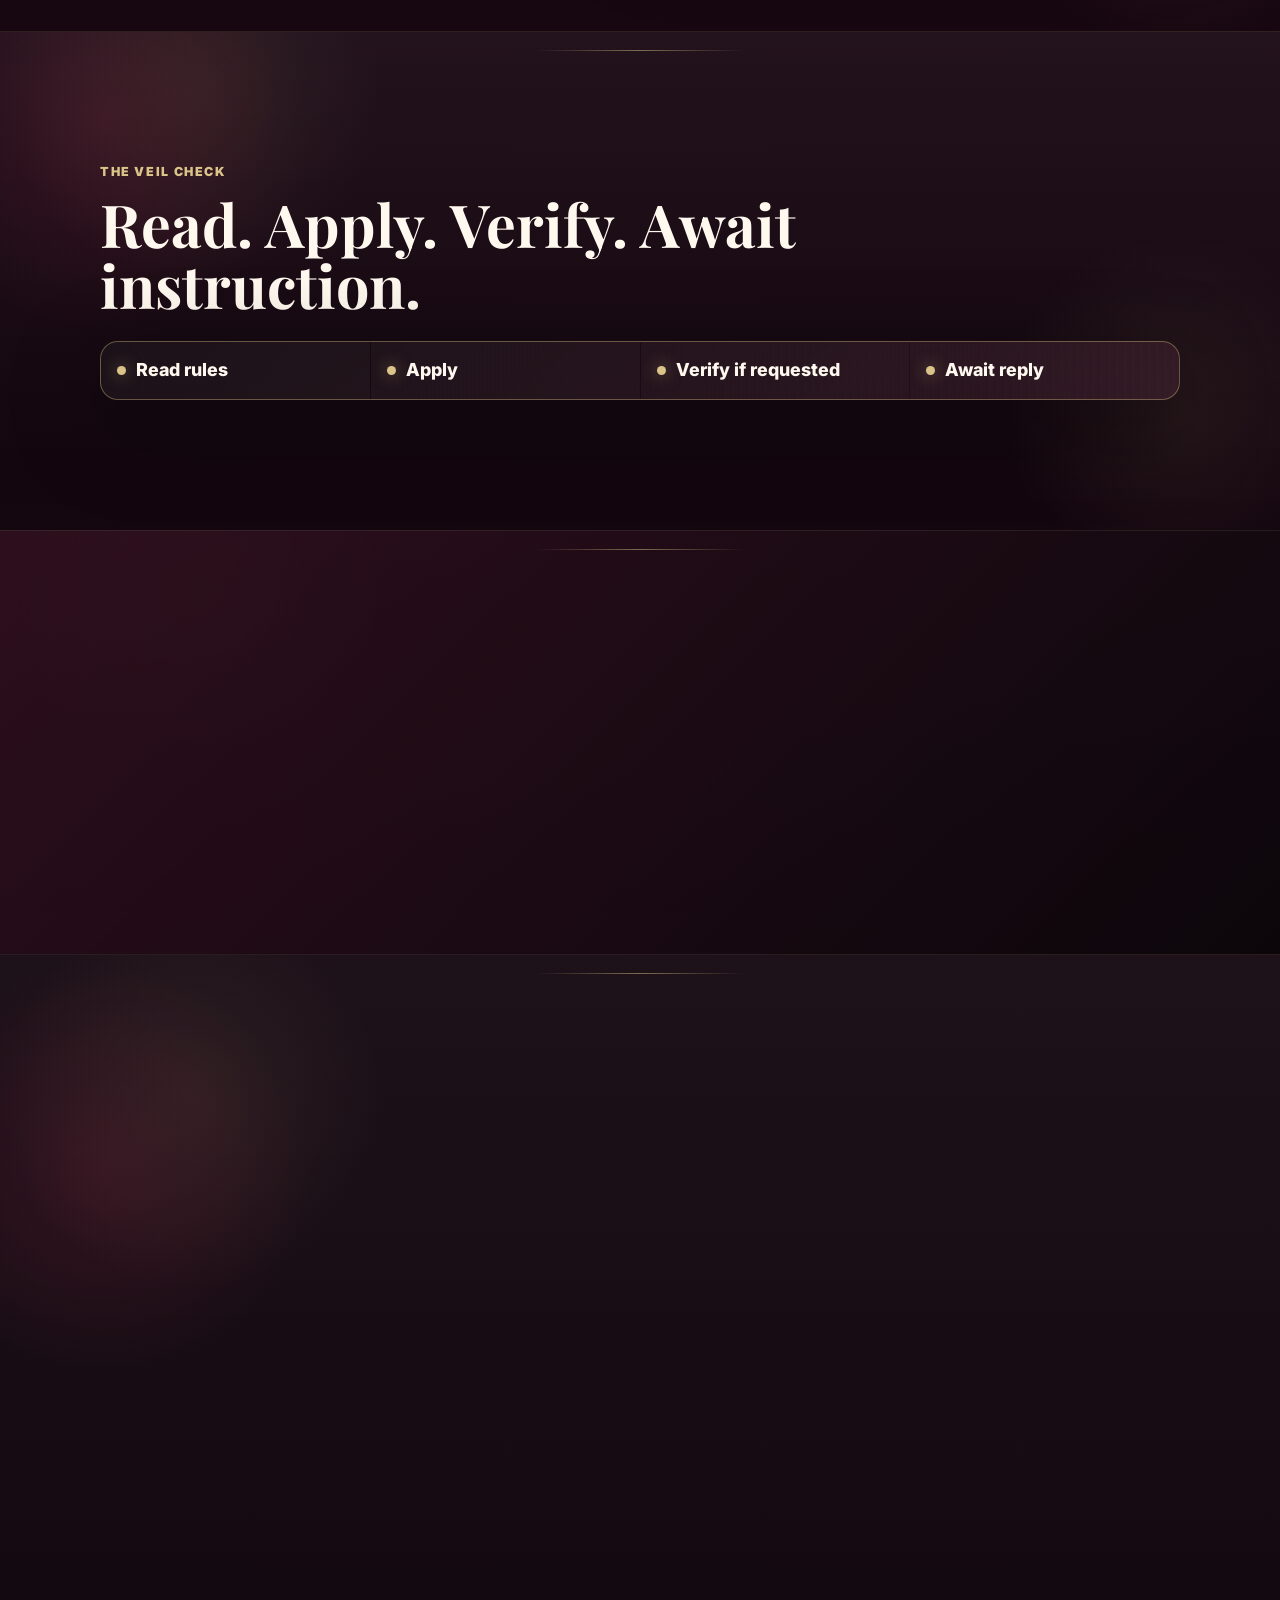
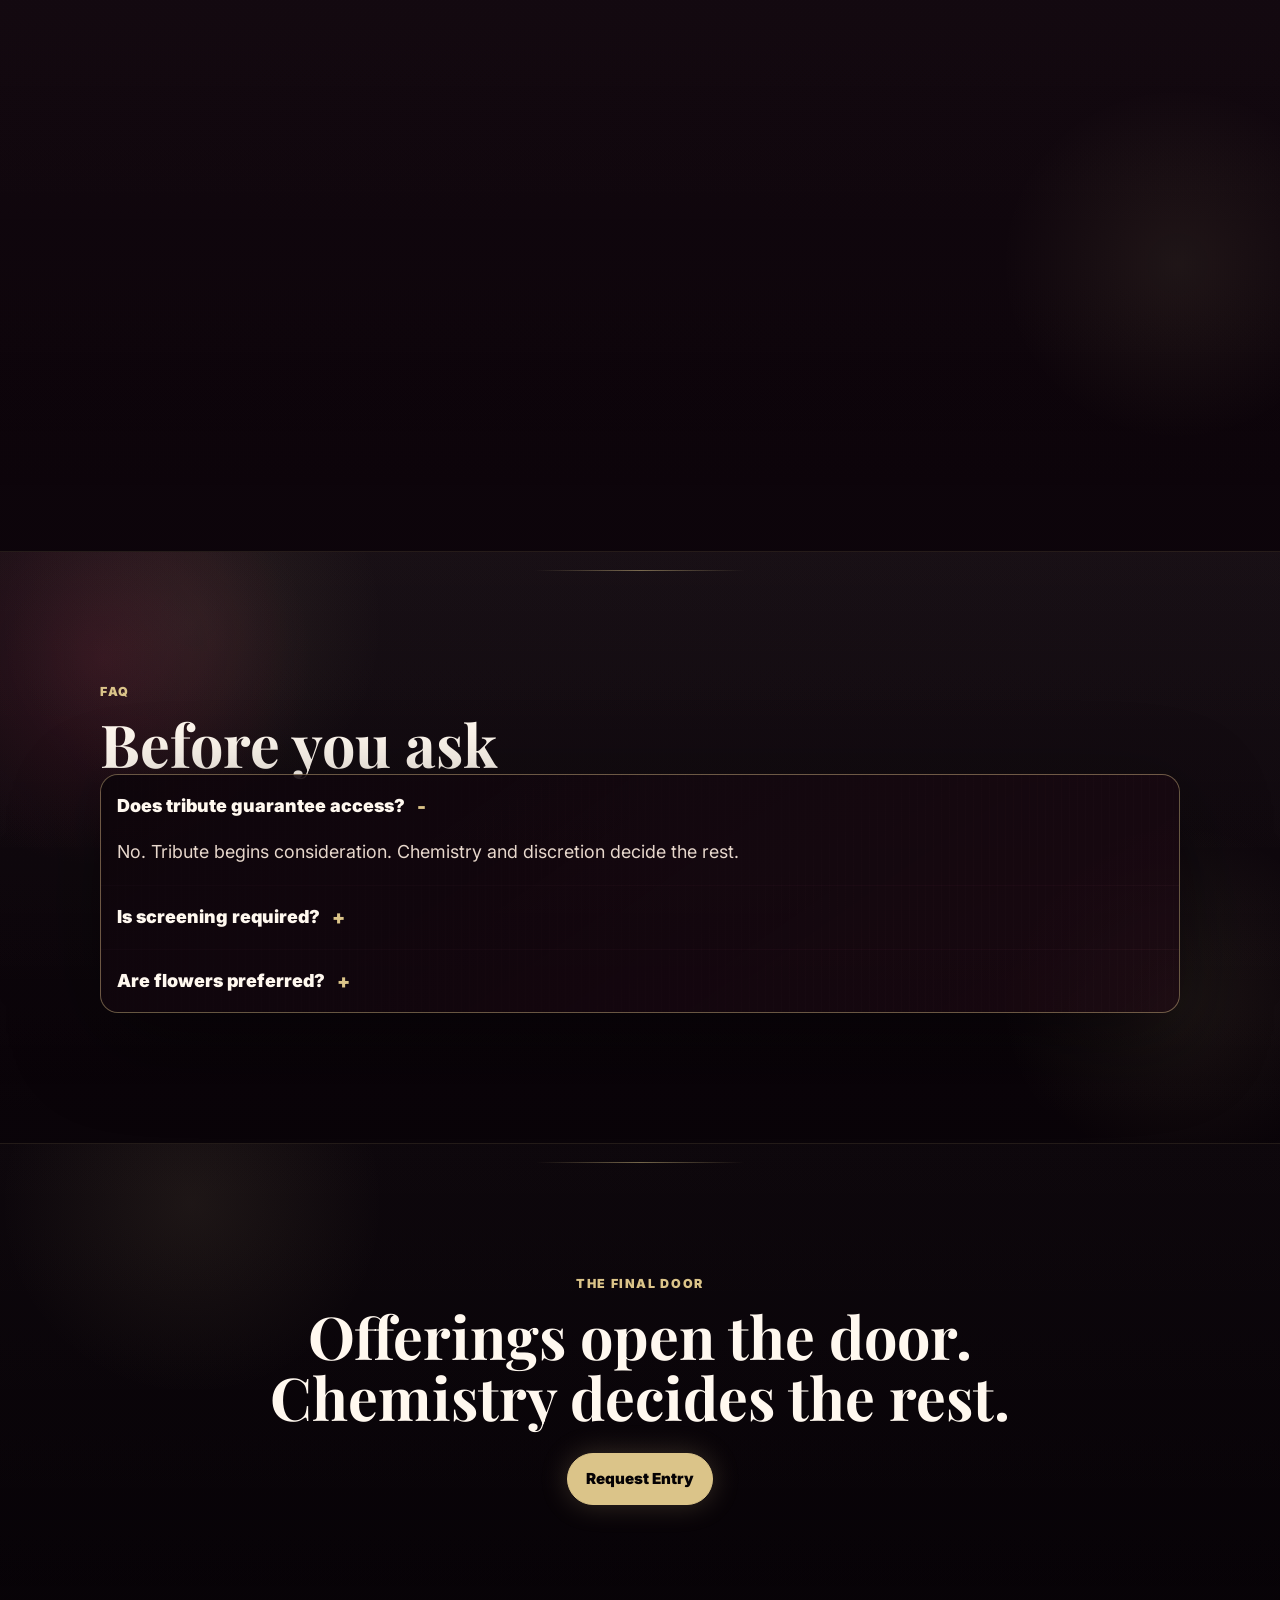
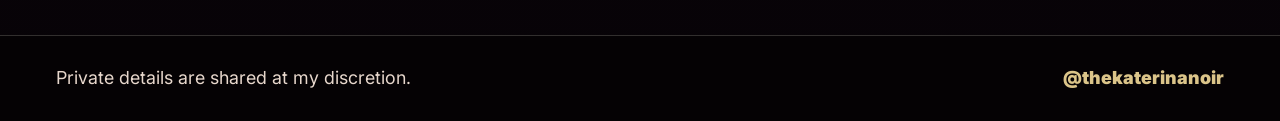
==== commit 8fe2b9ac: "Remove og:title meta tag from index.html" ====
--- a/index.html
+++ b/index.html
@@ -16,7 +16,6 @@
 
     <!-- Update canonical, og:url, sitemap.xml, and robots.txt after GitHub Pages gives the final domain. -->
     <meta property="og:type" content="website">
-    <meta property="og:title" content="The Katerina Noir | Private House Noir Access">
     <meta property="og:description" content="A discreet House Noir portal for etiquette, screening, tribute culture, boundaries, and private access consideration.">
     <meta property="og:url" content="https://YOUR-GITHUB-USERNAME.github.io/the-katerina-noir/">
     <meta property="og:site_name" content="The Katerina Noir">
--- a/styles.css
+++ b/styles.css
@@ -1092,3 +1092,24 @@
     box-shadow: 0 0 30px rgba(219, 196, 137, 0.25);
   }
 }
+/* Mobile header brand: The / Katerina / Noir */
+@media (max-width: 719px) {
+  .brand span:last-child {
+    max-width: none;
+    overflow: visible;
+    text-overflow: clip;
+    white-space: normal;
+    font-size: 0;
+    line-height: 1;
+  }
+
+  .brand span:last-child::before {
+    content: "The\A Katerina\A Noir";
+    white-space: pre-line;
+    display: block;
+    font-size: 0.9rem;
+    line-height: 0.92;
+    letter-spacing: 0.08em;
+    text-transform: uppercase;
+  }
+}
